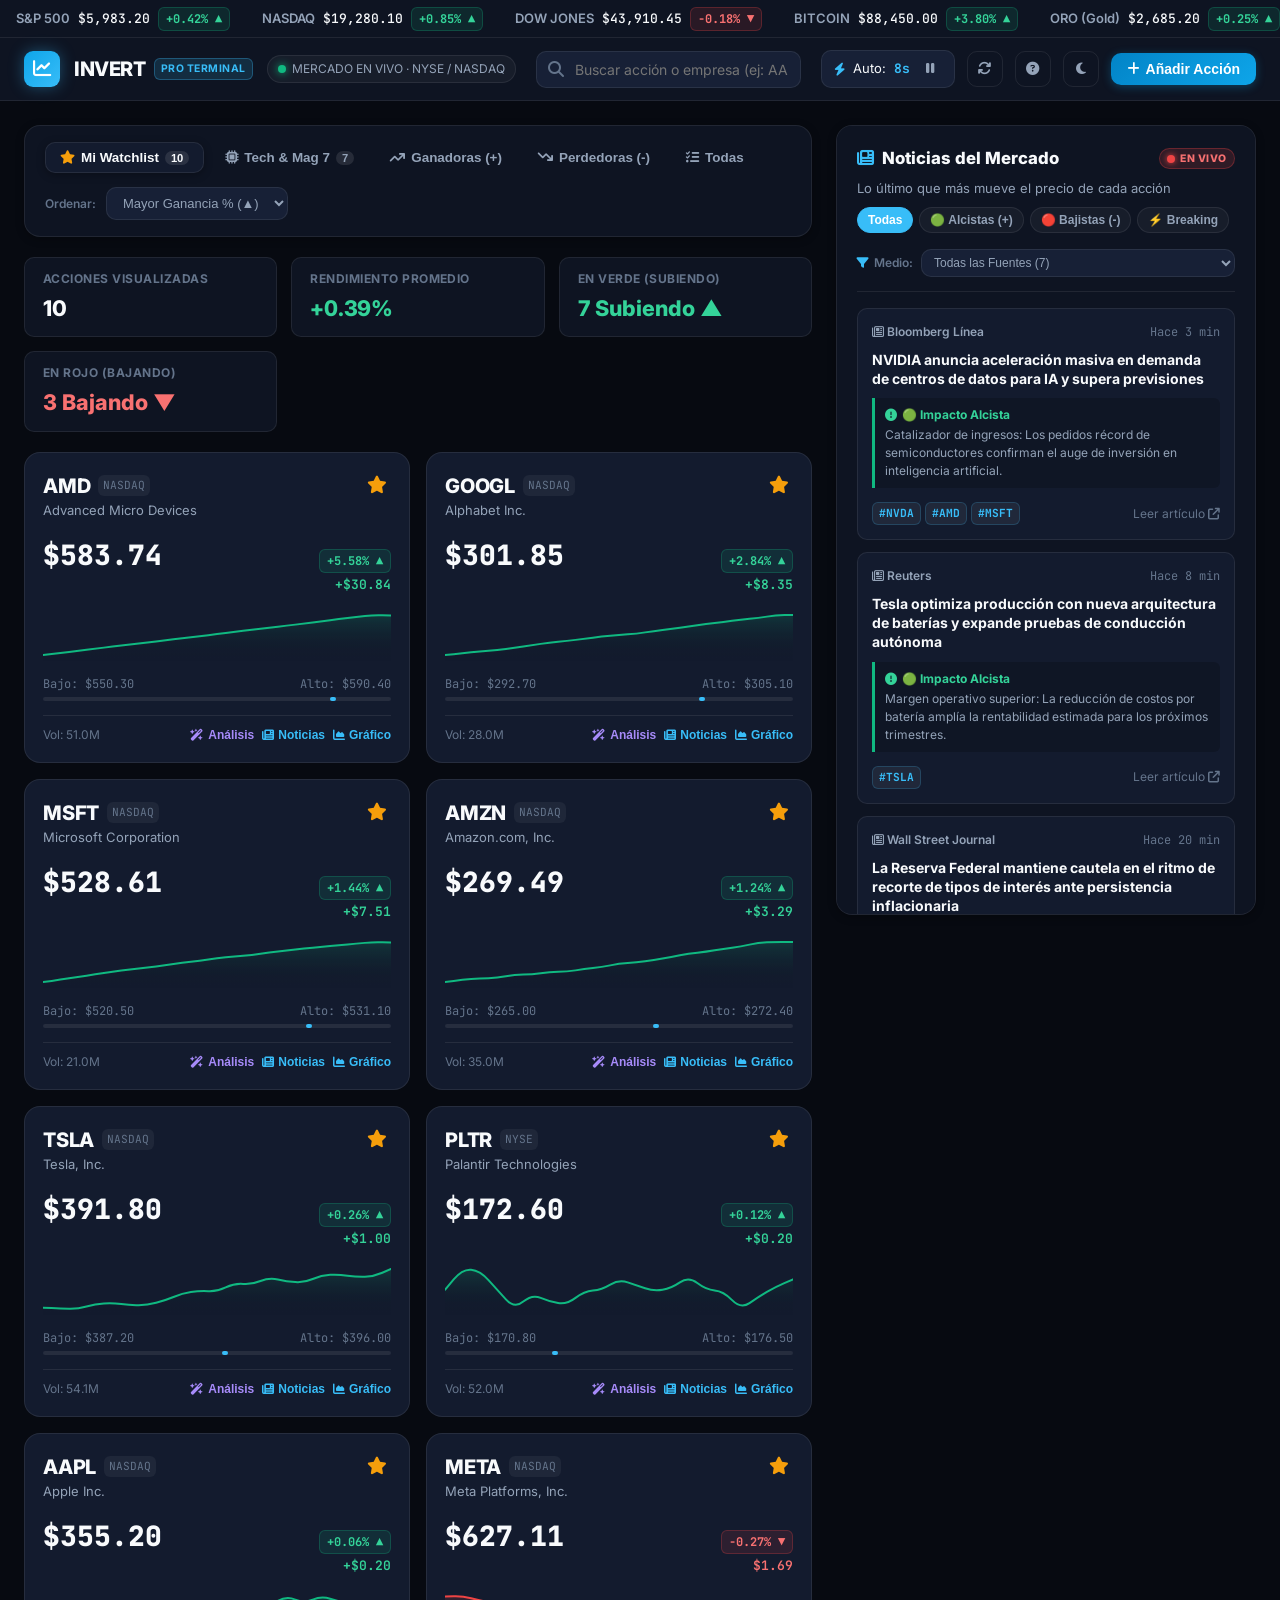
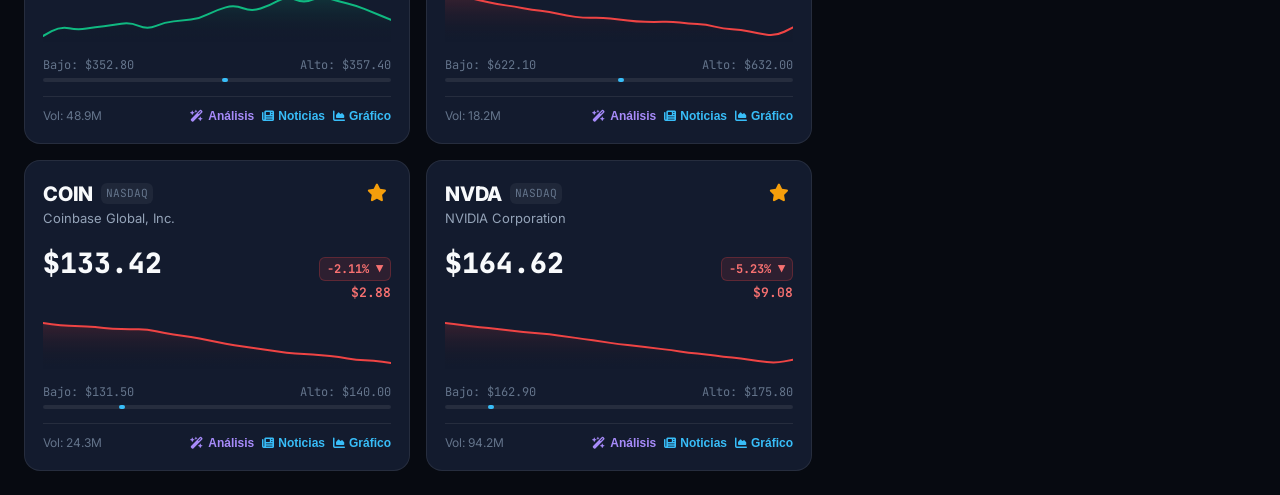
==== static/index.html @ 5d10ae9d "feat: motor de analisis predictivo cuantitativo (1D, 1W, 1M), filtro de medios de noticias y correcc" ====
<!DOCTYPE html>
<html lang="es">
<head>
  <meta charset="UTF-8">
  <meta name="viewport" content="width=device-width, initial-scale=1.0">
  <title>INVERT · Terminal Bursátil en Tiempo Real & Noticias</title>
  
  <!-- Google Fonts: Inter & JetBrains Mono -->
  <link rel="preconnect" href="https://fonts.googleapis.com">
  <link rel="preconnect" href="https://fonts.gstatic.com" crossorigin>
  <link href="https://fonts.googleapis.com/css2?family=Inter:wght@400;500;600;700;800;900&family=JetBrains+Mono:wght@500;700&display=swap" rel="stylesheet">
  
  <!-- FontAwesome Icons -->
  <link rel="stylesheet" href="https://cdnjs.cloudflare.com/ajax/libs/font-awesome/6.4.0/css/all.min.css">
  
  <link rel="stylesheet" href="css/style.css">
</head>
<body>

  <!-- ================= TOP TICKER RIBBON ================= -->
  <div class="top-ticker-bar">
    <div class="ticker-tape-wrapper" id="tickerTapeWrapper">
      <!-- Los índices mundiales se insertan dinámicamente aquí -->
      <div class="ticker-index-item">
        <span class="ticker-index-name">S&P 500</span>
        <span class="ticker-index-price">$5,983.20</span>
        <span class="badge-pct badge-green">+0.42% ▲</span>
      </div>
      <div class="ticker-index-item">
        <span class="ticker-index-name">NASDAQ</span>
        <span class="ticker-index-price">$19,280.10</span>
        <span class="badge-pct badge-green">+0.85% ▲</span>
      </div>
      <div class="ticker-index-item">
        <span class="ticker-index-name">DOW JONES</span>
        <span class="ticker-index-price">$43,910.45</span>
        <span class="badge-pct badge-red">-0.18% ▼</span>
      </div>
      <div class="ticker-index-item">
        <span class="ticker-index-name">BITCOIN</span>
        <span class="ticker-index-price">$88,450.00</span>
        <span class="badge-pct badge-green">+3.80% ▲</span>
      </div>
      <div class="ticker-index-item">
        <span class="ticker-index-name">ORO (Gold)</span>
        <span class="ticker-index-price">$2,685.20</span>
        <span class="badge-pct badge-green">+0.25% ▲</span>
      </div>
      <div class="ticker-index-item">
        <span class="ticker-index-name">PETRÓLEO WTI</span>
        <span class="ticker-index-price">$68.40</span>
        <span class="badge-pct badge-red">-1.15% ▼</span>
      </div>
    </div>
  </div>

  <!-- ================= MAIN HEADER ================= -->
  <header class="app-header">
    <div class="header-inner">
      <!-- Brand & Status -->
      <div class="brand-section">
        <div class="logo-badge">
          <i class="fa-solid fa-chart-line"></i>
        </div>
        <div class="brand-text">
          <h1>
            INVERT <span class="brand-tag">PRO TERMINAL</span>
          </h1>
        </div>
        <div class="market-status-pill">
          <div class="status-dot"></div>
          <span id="marketStatusText">MERCADO EN VIVO · NYSE / NASDAQ</span>
        </div>
      </div>

      <!-- Center Search -->
      <div class="header-center-search">
        <div class="search-input-wrapper">
          <i class="fa-solid fa-magnifying-glass search-icon"></i>
          <input 
            type="text" 
            id="globalSearchInput" 
            class="search-input" 
            placeholder="Buscar acción o empresa (ej: AAPL, Nvidia, Tesla, Meta)..." 
            autocomplete="off"
          >
        </div>
        <div class="search-results-dropdown" id="searchResultsDropdown"></div>
      </div>

      <!-- Actions -->
      <div class="header-actions">
        <!-- Live Refresh Countdown -->
        <div class="live-refresh-pill" title="Actualización automática de precios">
          <i class="fa-solid fa-bolt" style="color: var(--color-accent);"></i>
          <span>Auto:</span>
          <span class="refresh-timer" id="refreshTimer">10s</span>
          <button id="toggleAutoRefreshBtn" class="btn-icon" style="width:24px; height:24px; border:none;" title="Pausar / Reanudar">
            <i class="fa-solid fa-pause" id="refreshPlayPauseIcon"></i>
          </button>
        </div>

        <!-- Manual refresh button -->
        <button id="manualRefreshBtn" class="btn-icon" title="Actualizar datos ahora">
          <i class="fa-solid fa-arrows-rotate"></i>
        </button>

        <!-- Beginner Glossary Button -->
        <button id="openGlossaryBtn" class="btn-icon" title="Glosario y Guía para principiantes">
          <i class="fa-solid fa-circle-question"></i>
        </button>

        <!-- Theme Toggle -->
        <button id="themeToggleBtn" class="btn-icon" title="Cambiar Tema Oscuro / Claro">
          <i class="fa-solid fa-moon" id="themeIcon"></i>
        </button>

        <!-- Add Stock Button -->
        <button id="openAddModalBtn" class="btn-primary">
          <i class="fa-solid fa-plus"></i> Añadir Acción
        </button>
      </div>
    </div>
  </header>

  <!-- ================= MAIN DASHBOARD CONTAINER ================= -->
  <main class="main-container">
    <div class="dashboard-layout">

      <!-- ================= LEFT COLUMN: STOCKS & WATCHLIST ================= -->
      <section class="stocks-section">
        
        <!-- Controls & Category Tabs -->
        <div class="watchlist-controls-card">
          <div class="category-tabs">
            <button class="tab-btn active" data-category="my_watchlist" id="tabMyWatchlist">
              <i class="fa-solid fa-star" style="color: var(--color-yellow);"></i>
              Mi Watchlist
              <span class="tab-count" id="countMyWatchlist">0</span>
            </button>
            <button class="tab-btn" data-category="tech">
              <i class="fa-solid fa-microchip"></i>
              Tech & Mag 7
              <span class="tab-count">7</span>
            </button>
            <button class="tab-btn tab-green" data-category="gainers">
              <i class="fa-solid fa-arrow-trend-up"></i>
              Ganadoras (+)
            </button>
            <button class="tab-btn tab-red" data-category="losers">
              <i class="fa-solid fa-arrow-trend-down"></i>
              Perdedoras (-)
            </button>
            <button class="tab-btn" data-category="all">
              <i class="fa-solid fa-list-check"></i>
              Todas
            </button>
          </div>

          <div class="controls-right">
            <label for="sortSelect" style="font-size: 0.75rem; color: var(--text-muted); font-weight: 600;">Ordenar:</label>
            <select id="sortSelect" class="select-sort">
              <option value="changeDesc">Mayor Ganancia % (▲)</option>
              <option value="changeAsc">Mayor Pérdida % (▼)</option>
              <option value="priceDesc">Mayor Precio ($)</option>
              <option value="symbolAsc">Símbolo (A-Z)</option>
            </select>
          </div>
        </div>

        <!-- Portfolio Health & Performance Summary Bar -->
        <div class="portfolio-summary-bar">
          <div class="summary-card">
            <span class="summary-card-title">Acciones Visualizadas</span>
            <span class="summary-card-val" id="summaryTotalStocks">0</span>
          </div>
          <div class="summary-card">
            <span class="summary-card-title">Rendimiento Promedio</span>
            <span class="summary-card-val num" id="summaryAvgPerformance">+0.00%</span>
          </div>
          <div class="summary-card">
            <span class="summary-card-title">En Verde (Subiendo)</span>
            <span class="summary-card-val" style="color: var(--color-green-text);" id="summaryGreenCount">0 ▲</span>
          </div>
          <div class="summary-card">
            <span class="summary-card-title">En Rojo (Bajando)</span>
            <span class="summary-card-val" style="color: var(--color-red-text);" id="summaryRedCount">0 ▼</span>
          </div>
        </div>

        <!-- Stock Cards Grid -->
        <div class="stocks-grid" id="stocksGrid">
          <!-- Dynamic stock cards will be rendered here -->
          <div class="empty-state" style="grid-column: 1 / -1;">
            <i class="fa-solid fa-spinner fa-spin empty-icon"></i>
            <p>Cargando cotizaciones bursátiles en tiempo real...</p>
          </div>
        </div>

      </section>

      <!-- ================= RIGHT COLUMN: NEWS FEED ================= -->
      <aside class="news-section">
        <div class="news-header-box">
          <div class="news-title-row">
            <h2>
              <i class="fa-solid fa-newspaper" style="color: var(--color-accent);"></i>
              Noticias del Mercado
            </h2>
            <div class="badge-live-stream">
              <span class="status-dot" style="background:#ef4444; box-shadow:0 0 6px #ef4444;"></span>
              EN VIVO
            </div>
          </div>
          <p class="news-subtitle">Lo último que más mueve el precio de cada acción</p>
          
          <!-- News Filter Pills -->
          <div class="news-filters">
            <button class="news-pill-btn active" data-news-filter="all">Todas</button>
            <button class="news-pill-btn" data-news-filter="positive">🟢 Alcistas (+)</button>
            <button class="news-pill-btn" data-news-filter="negative">🔴 Bajistas (-)</button>
            <button class="news-pill-btn" data-news-filter="breaking">⚡ Breaking</button>
          </div>

          <!-- News Source / Publisher Filter -->
          <div class="news-source-filter-row" style="display: flex; align-items: center; justify-content: space-between; gap: 8px; margin-top: 4px;">
            <label for="newsSourceSelect" style="font-size: 0.75rem; color: var(--text-muted); font-weight: 600; display: flex; align-items: center; gap: 5px;">
              <i class="fa-solid fa-filter" style="color: var(--color-accent);"></i> Medio:
            </label>
            <select id="newsSourceSelect" class="select-sort" style="flex: 1; padding: 5px 8px; font-size: 0.75rem;">
              <option value="all">Todas las Fuentes</option>
              <option value="yahoo">Yahoo Finance</option>
              <option value="journal">The Wall Street Journal</option>
              <option value="investing">Investing.com</option>
              <option value="bloomberg">Bloomberg</option>
              <option value="reuters">Reuters</option>
              <option value="motley">Motley Fool</option>
            </select>
          </div>

          <!-- Active Stock Filter Notice (when user clicks an action or tag) -->
          <div class="active-stock-filter-box" id="activeStockFilterBox" style="display: none;">
            <span>Filtrando noticias para: <strong id="activeFilteredStockTag">NVDA</strong></span>
            <button class="clear-filter-btn" id="clearStockFilterBtn">✕ Quitar filtro</button>
          </div>
        </div>

        <!-- News Cards Container -->
        <div class="news-list" id="newsList">
          <div class="empty-state">
            <i class="fa-solid fa-spinner fa-spin empty-icon"></i>
            <p>Obteniendo últimas noticias del mercado...</p>
          </div>
        </div>
      </aside>

    </div>
  </main>

  <!-- ================= MODAL: DETAILED CHART & ANALYTICS ================= -->
  <div class="modal-overlay" id="chartModal">
    <div class="modal-container">
      <div class="modal-header">
        <div style="display: flex; align-items: center; gap: 12px;">
          <h3 id="modalStockTitle">NVIDIA Corporation (NVDA)</h3>
          <span class="badge-pct" id="modalStockBadge">+2.45% ▲</span>
        </div>
        <button class="modal-close-btn" id="closeChartModalBtn">&times;</button>
      </div>

      <div class="modal-body">
        <!-- Top Price and Timeframe Bar -->
        <div class="chart-controls-bar">
          <div>
            <span style="font-size: 1.85rem; font-weight: 800; font-family: var(--font-mono);" id="modalStockPrice">$173.50</span>
            <span style="font-size: 0.85rem; margin-left: 8px; font-weight: 600;" id="modalStockDollarChange">+$4.15</span>
          </div>

          <div class="timeframe-group">
            <button class="tf-btn active" data-range="1d">1D</button>
            <button class="tf-btn" data-range="5d">5D</button>
            <button class="tf-btn" data-range="1mo">1M</button>
            <button class="tf-btn" data-range="6mo">6M</button>
            <button class="tf-btn" data-range="1y">1Y</button>
          </div>
        </div>

        <!-- Interactive Canvas Chart Box -->
        <div class="modal-chart-canvas-box">
          <canvas id="interactiveCanvas"></canvas>
        </div>

        <!-- Key Financial Indicators Grid -->
        <div class="modal-stats-grid">
          <div class="stat-item">
            <span class="stat-label">Rango Hoy (Low - High)</span>
            <span class="stat-value" id="modalStatRange">$168.20 - $174.50</span>
          </div>
          <div class="stat-item">
            <span class="stat-label">Cierre Anterior</span>
            <span class="stat-value" id="modalStatPrevClose">$169.35</span>
          </div>
          <div class="stat-item">
            <span class="stat-label">Rango 52 Semanas</span>
            <span class="stat-value" id="modalStat52Week">$75.60 - $178.40</span>
          </div>
          <div class="stat-item">
            <span class="stat-label">Volumen Regular</span>
            <span class="stat-value" id="modalStatVolume">42.5M</span>
          </div>
        <!-- Quick Action: Launch Real-Time Analysis -->
        <div style="display: flex; justify-content: flex-end; padding-top: 4px;">
          <button id="modalLaunchAnalysisBtn" class="btn-primary" style="background: linear-gradient(135deg, #8b5cf6, #3b82f6); box-shadow: 0 2px 10px rgba(139, 92, 246, 0.35);">
            <i class="fa-solid fa-wand-magic-sparkles"></i> Ver Análisis Predictivo Cuantitativo
          </button>
        </div>

        <!-- Stock Related News inside Modal -->
        <div style="border-top: 1px solid var(--border-color); padding-top: 14px;">
          <h4 style="font-size: 0.95rem; font-weight: 700; margin-bottom: 10px; display:flex; align-items:center; gap:6px;">
            <i class="fa-solid fa-bolt" style="color: var(--color-accent);"></i>
            Noticias que afectan directamente a esta acción
          </h4>
          <div id="modalStockNewsContainer" class="news-list" style="max-height: 220px; overflow-y: auto;">
            <!-- Noticas de esta acción -->
          </div>
        </div>
      </div>
    </div>
  </div>

  <!-- ================= MODAL: ADD STOCKS TO WATCHLIST ================= -->
  <div class="modal-overlay" id="addStockModal">
    <div class="modal-container" style="max-width: 580px;">
      <div class="modal-header">
        <h3><i class="fa-solid fa-plus-circle" style="color: var(--color-accent);"></i> Añadir Acción a tu Watchlist</h3>
        <button class="modal-close-btn" id="closeAddModalBtn">&times;</button>
      </div>
      <div class="modal-body">
        <p style="font-size: 0.84rem; color: var(--text-secondary);">
          Elige qué acciones quieres seguir en tu pantalla. Puedes buscar por ticker oficial o empresa:
        </p>

        <div class="search-input-wrapper">
          <i class="fa-solid fa-magnifying-glass search-icon"></i>
          <input 
            type="text" 
            id="modalSearchInput" 
            class="search-input" 
            placeholder="Escribe el símbolo (ej: AMD, COIN, PLTR, BABA)..."
          >
        </div>

        <div id="modalSearchResults" style="max-height: 180px; overflow-y: auto; display: flex; flex-direction: column; gap: 6px;"></div>

        <div>
          <h4 style="font-size: 0.8rem; text-transform: uppercase; color: var(--text-muted); font-weight: 700; margin-bottom: 8px;">
            Acciones Populares Recomendadas
          </h4>
          <div class="shortcuts-grid">
            <div class="shortcut-btn" data-add-sym="NVDA">
              <span class="shortcut-sym">NVDA</span>
              <span class="shortcut-name">NVIDIA Corp.</span>
            </div>
            <div class="shortcut-btn" data-add-sym="AAPL">
              <span class="shortcut-sym">AAPL</span>
              <span class="shortcut-name">Apple Inc.</span>
            </div>
            <div class="shortcut-btn" data-add-sym="TSLA">
              <span class="shortcut-sym">TSLA</span>
              <span class="shortcut-name">Tesla, Inc.</span>
            </div>
            <div class="shortcut-btn" data-add-sym="MSFT">
              <span class="shortcut-sym">MSFT</span>
              <span class="shortcut-name">Microsoft Corp.</span>
            </div>
            <div class="shortcut-btn" data-add-sym="AMZN">
              <span class="shortcut-sym">AMZN</span>
              <span class="shortcut-name">Amazon.com</span>
            </div>
            <div class="shortcut-btn" data-add-sym="META">
              <span class="shortcut-sym">META</span>
              <span class="shortcut-name">Meta Platforms</span>
            </div>
            <div class="shortcut-btn" data-add-sym="PLTR">
              <span class="shortcut-sym">PLTR</span>
              <span class="shortcut-name">Palantir Tech</span>
            </div>
            <div class="shortcut-btn" data-add-sym="COIN">
              <span class="shortcut-sym">COIN</span>
              <span class="shortcut-name">Coinbase Global</span>
            </div>
          </div>
        </div>
      </div>
    </div>
  </div>

  <!-- ================= MODAL: GLOSSARY & HELP ================= -->
  <div class="modal-overlay" id="glossaryModal">
    <div class="modal-container" style="max-width: 640px;">
      <div class="modal-header">
        <h3><i class="fa-solid fa-book-open" style="color: var(--color-accent);"></i> Glosario Rápido para Inversionistas</h3>
        <button class="modal-close-btn" id="closeGlossaryModalBtn">&times;</button>
      </div>
      <div class="modal-body">
        
        <div class="glossary-item green">
          <h4>🟢 Porcentaje Verde (+%)</h4>
          <p>Indica que el precio actual de la acción ha <strong>subido</strong> respecto al precio de cierre del día anterior. Señala ganancias intradía y tendencia compradora.</p>
        </div>

        <div class="glossary-item red">
          <h4>🔴 Porcentaje Rojo (-%)</h4>
          <p>Indica que el precio actual ha <strong>bajido</strong> respecto al precio de cierre previo. Señala corrección de precio o presión vendedora en el mercado.</p>
        </div>

        <div class="glossary-item">
          <h4>📰 Impacto de Noticias (NEWS)</h4>
          <p>Cada noticia pasa por un análisis de sentimiento bursátil:
            <br>• <strong>🟢 Alcista:</strong> Contratos, récord de ingresos, alzas de precio objetivo o avances de IA.
            <br>• <strong>🔴 Bajista:</strong> Demandas, reducción de márgenes, despidos o investigaciones regulatorias.
            <br>• <strong>🟡 Macro:</strong> Declaraciones de la Reserva Federal (tasas de interés), inflación o reportes de empleo.
          </p>
        </div>

        <div class="glossary-item">
          <h4>📊 Volumen y Rango Diario</h4>
          <p><strong>Volumen:</strong> Cantidad de títulos o acciones intercambiadas hoy. Un volumen alto en verde confirma fortaleza del movimiento.
            <br><strong>Rango 52 Semanas:</strong> Muestra el mínimo y máximo al que ha cotizado la acción en el último año.</p>
        </div>

      </div>
    </div>
  </div>

  <!-- ================= MODAL: REAL-TIME PREDICTIVE ANALYSIS ================= -->
  <div class="modal-overlay" id="analysisModal">
    <div class="modal-container" style="max-width: 760px;">
      <div class="modal-header">
        <div style="display: flex; align-items: center; gap: 10px;">
          <div class="logo-badge" style="background: linear-gradient(135deg, #8b5cf6, #3b82f6); width: 34px; height: 34px; font-size: 1rem;">
            <i class="fa-solid fa-wand-magic-sparkles"></i>
          </div>
          <div>
            <h3 id="analysisStockTitle">Análisis Predictivo en Tiempo Real</h3>
            <span style="font-size: 0.75rem; color: var(--text-muted);" id="analysisStockSubtitle">Algoritmo Cuantitativo Técnico + Sentimiento de Noticias</span>
          </div>
        </div>
        <button class="modal-close-btn" id="closeAnalysisModalBtn">&times;</button>
      </div>

      <div class="modal-body">
        <!-- Timeframe Selector -->
        <div style="display: flex; align-items: center; justify-content: space-between; flex-wrap: wrap; gap: 10px; background: var(--bg-card); padding: 8px 14px; border-radius: var(--radius-md); border: 1px solid var(--border-color);">
          <span style="font-size: 0.8rem; font-weight: 700; color: var(--text-secondary);">
            <i class="fa-regular fa-clock" style="color: var(--color-accent);"></i> Horizonte Temporal a Analizar:
          </span>
          <div class="timeframe-group">
            <button class="analysis-tf-btn active" data-analysis-tf="1d">Hoy (1D)</button>
            <button class="analysis-tf-btn" data-analysis-tf="1w">Semana (1S)</button>
            <button class="analysis-tf-btn" data-analysis-tf="1m">Mes (1M)</button>
          </div>
        </div>

        <!-- Verdict Banner & Speedometer Gauge -->
        <div class="analysis-verdict-box">
          <div class="verdict-header">
            <div>
              <span class="verdict-mini-title">Veredicto Algorítmico</span>
              <div class="verdict-main-text" id="analysisVerdictText">COMPRA MODERADA</div>
            </div>
            <div class="badge-pct" id="analysisVerdictBadge" style="font-size: 0.85rem; padding: 6px 12px;">
              🟢 Sesgo Alcista
            </div>
          </div>

          <!-- Speedometer-style Gauge -->
          <div class="gauge-container">
            <div class="gauge-labels">
              <span style="color: #ef4444;">Venta Fuerte</span>
              <span style="color: #f87171;">Venta</span>
              <span style="color: #f59e0b;">Neutral</span>
              <span style="color: #34d399;">Compra</span>
              <span style="color: #10b981;">Compra Fuerte</span>
            </div>
            <div class="gauge-track">
              <div class="gauge-segment seg-strong-sell"></div>
              <div class="gauge-segment seg-sell"></div>
              <div class="gauge-segment seg-neutral"></div>
              <div class="gauge-segment seg-buy"></div>
              <div class="gauge-segment seg-strong-buy"></div>
              <div class="gauge-needle" id="analysisGaugeNeedle" style="left: 50%;"></div>
            </div>
          </div>

          <!-- Probabilities Bar -->
          <div class="prob-wrapper">
            <div class="prob-header">
              <span style="color: var(--color-green-text); font-weight: 700;" id="analysisProbBullish">50% Probabilidad Alcista ▲</span>
              <span style="color: var(--color-red-text); font-weight: 700;" id="analysisProbBearish">50% Probabilidad Bajista ▼</span>
            </div>
            <div class="prob-bar-track">
              <div class="prob-bar-fill-bullish" id="analysisProbFillBullish" style="width: 50%;"></div>
              <div class="prob-bar-fill-bearish" id="analysisProbFillBearish" style="width: 50%;"></div>
            </div>
          </div>
        </div>

        <!-- Projected Price Corridor -->
        <div class="corridor-box">
          <div style="font-size: 0.75rem; font-weight: 700; color: var(--text-muted); text-transform: uppercase; letter-spacing: 0.05em; margin-bottom: 8px;">
            <i class="fa-solid fa-crosshairs" style="color: var(--color-accent);"></i> Corredor de Precios Estimado
          </div>
          <div class="corridor-grid">
            <div class="corridor-card">
              <span class="corridor-label">🛡️ Soporte Clave</span>
              <span class="corridor-val" style="color: #f87171;" id="analysisSupportPrice">$0.00</span>
            </div>
            <div class="corridor-card" style="border-color: rgba(56, 189, 248, 0.4); background: rgba(56, 189, 248, 0.06);">
              <span class="corridor-label">📍 Precio Actual</span>
              <span class="corridor-val" id="analysisCurrentPrice">$0.00</span>
            </div>
            <div class="corridor-card" style="border-color: rgba(16, 185, 129, 0.4); background: rgba(16, 185, 129, 0.06);">
              <span class="corridor-label">🎯 Objetivo Estimado</span>
              <span class="corridor-val" style="color: var(--color-green-text);" id="analysisTargetPrice">$0.00</span>
            </div>
            <div class="corridor-card">
              <span class="corridor-label">🚧 Resistencia Clave</span>
              <span class="corridor-val" style="color: var(--color-yellow);" id="analysisResistancePrice">$0.00</span>
            </div>
          </div>
        </div>

        <!-- Plain Spanish Explanation Box -->
        <div class="analysis-explanation-box">
          <div style="font-size: 0.85rem; font-weight: 700; margin-bottom: 4px; display: flex; align-items: center; gap: 6px;">
            <i class="fa-solid fa-lightbulb" style="color: var(--color-yellow);"></i> ¿Cómo entender este pronóstico?
          </div>
          <p id="analysisSummaryText" style="font-size: 0.82rem; color: var(--text-secondary); line-height: 1.5;">
            Cargando análisis cuantitativo...
          </p>
        </div>

        <!-- Key Metrics Grid -->
        <div class="modal-stats-grid">
          <div class="stat-item">
            <span class="stat-label">RSI (Fuerza Relativa 14)</span>
            <span class="stat-value" id="analysisRSI">50.0</span>
            <span style="font-size: 0.7rem; color: var(--text-muted);" id="analysisRSIStatus">Neutral</span>
          </div>
          <div class="stat-item">
            <span class="stat-label">Estructura Medias Móviles</span>
            <span class="stat-value" style="font-size: 0.85rem;" id="analysisSMATrend">Calculando...</span>
          </div>
          <div class="stat-item">
            <span class="stat-label">Sentimiento de Noticias</span>
            <span class="stat-value" style="font-size: 0.85rem;" id="analysisNewsSentiment">Neutral</span>
          </div>
          <div class="stat-item">
            <span class="stat-label">Acción Sugerida</span>
            <span class="stat-value" style="font-size: 0.95rem; font-weight: 800;" id="analysisSuggestedAction">MANTENER</span>
          </div>
        </div>

      </div>
    </div>
  </div>

  <!-- Footer -->
  <footer class="app-footer">

    INVERT Market Terminal Pro &bull; Datos bursátiles con cotizaciones en tiempo real y análisis de noticias de mercado &bull; Diseñado para alta precisión financiera.
  </footer>

  <!-- Scripts -->
  <script src="js/chart.js"></script>
  <script src="js/app.js"></script>
</body>
</html>
---- static/css/style.css ----
/* ========================================================
   INVERT · Market Terminal Pro Stylesheet
   Modern, High-Performance Financial Dashboard
   ======================================================== */

:root {
  --bg-main: #070a11;
  --bg-surface: #0e1422;
  --bg-card: #131b2e;
  --bg-card-hover: #19233c;
  --bg-input: #172036;
  --border-color: rgba(255, 255, 255, 0.08);
  --border-focus: rgba(56, 189, 248, 0.5);
  
  --text-primary: #f8fafc;
  --text-secondary: #94a3b8;
  --text-muted: #64748b;
  
  /* Financial Action Colors */
  --color-green: #10b981;
  --color-green-glow: rgba(16, 185, 129, 0.25);
  --color-green-bg: rgba(16, 185, 129, 0.12);
  --color-green-text: #34d399;
  
  --color-red: #ef4444;
  --color-red-glow: rgba(239, 68, 68, 0.25);
  --color-red-bg: rgba(239, 68, 68, 0.12);
  --color-red-text: #f87171;
  
  --color-accent: #38bdf8;
  --color-accent-hover: #0284c7;
  --color-yellow: #f59e0b;
  --color-yellow-bg: rgba(245, 158, 11, 0.12);
  
  --shadow-sm: 0 2px 8px rgba(0, 0, 0, 0.3);
  --shadow-md: 0 8px 24px rgba(0, 0, 0, 0.4);
  --shadow-lg: 0 16px 40px rgba(0, 0, 0, 0.6);
  
  --radius-sm: 6px;
  --radius-md: 10px;
  --radius-lg: 16px;
  --radius-full: 9999px;
  
  --font-sans: 'Inter', -apple-system, BlinkMacSystemFont, 'Segoe UI', Roboto, Helvetica, Arial, sans-serif;
  --font-mono: 'JetBrains Mono', 'Fira Code', 'Consolas', monospace;
  --transition: all 0.2s cubic-bezier(0.16, 1, 0.3, 1);
}

/* Light Theme Variables */
body.light-theme {
  --bg-main: #f1f5f9;
  --bg-surface: #ffffff;
  --bg-card: #ffffff;
  --bg-card-hover: #f8fafc;
  --bg-input: #f1f5f9;
  --border-color: rgba(0, 0, 0, 0.08);
  --border-focus: rgba(2, 132, 199, 0.4);
  
  --text-primary: #0f172a;
  --text-secondary: #475569;
  --text-muted: #94a3b8;
  
  --color-green: #059669;
  --color-green-glow: rgba(5, 150, 105, 0.15);
  --color-green-bg: #ecfdf5;
  --color-green-text: #047857;
  
  --color-red: #dc2626;
  --color-red-glow: rgba(220, 38, 38, 0.15);
  --color-red-bg: #fef2f2;
  --color-red-text: #b91c1c;
  
  --shadow-sm: 0 2px 6px rgba(0, 0, 0, 0.04);
  --shadow-md: 0 6px 16px rgba(0, 0, 0, 0.06);
  --shadow-lg: 0 14px 30px rgba(0, 0, 0, 0.08);
}

/* Base Reset */
* {
  margin: 0;
  padding: 0;
  box-sizing: border-box;
}

body {
  background-color: var(--bg-main);
  color: var(--text-primary);
  font-family: var(--font-sans);
  line-height: 1.5;
  -webkit-font-smoothing: antialiased;
  min-height: 100vh;
  display: flex;
  flex-direction: column;
  overflow-x: hidden;
}

/* Tabular numbers for clean financial tickers */
.num, .price, .pct, .change {
  font-variant-numeric: tabular-nums;
  letter-spacing: -0.01em;
}

/* Custom Scrollbar */
::-webkit-scrollbar {
  width: 7px;
  height: 7px;
}
::-webkit-scrollbar-track {
  background: var(--bg-main);
}
::-webkit-scrollbar-thumb {
  background: rgba(255, 255, 255, 0.15);
  border-radius: 4px;
}
body.light-theme ::-webkit-scrollbar-thumb {
  background: rgba(0, 0, 0, 0.2);
}
::-webkit-scrollbar-thumb:hover {
  background: rgba(255, 255, 255, 0.25);
}

/* ========================================================
   HEADER & TOP TICKER TAPE
   ======================================================== */
.top-ticker-bar {
  background-color: var(--bg-surface);
  border-bottom: 1px solid var(--border-color);
  height: 38px;
  display: flex;
  align-items: center;
  overflow: hidden;
  position: relative;
  z-index: 10;
}

.ticker-tape-wrapper {
  display: flex;
  white-space: nowrap;
  animation: ticker-slide 45s linear infinite;
  gap: 32px;
  padding-left: 16px;
}

.ticker-tape-wrapper:hover {
  animation-play-state: paused;
}

@keyframes ticker-slide {
  0% { transform: translateX(0); }
  100% { transform: translateX(-50%); }
}

.ticker-index-item {
  display: inline-flex;
  align-items: center;
  gap: 8px;
  font-size: 0.8125rem;
  font-weight: 500;
  cursor: pointer;
  transition: opacity 0.2s;
}

.ticker-index-item:hover {
  opacity: 0.8;
}

.ticker-index-name {
  color: var(--text-secondary);
  font-weight: 600;
}

.ticker-index-price {
  color: var(--text-primary);
  font-family: var(--font-mono);
}

.badge-pct {
  padding: 2px 7px;
  border-radius: var(--radius-sm);
  font-size: 0.75rem;
  font-weight: 700;
  display: inline-flex;
  align-items: center;
  gap: 3px;
  font-family: var(--font-mono);
}

.badge-green {
  background-color: var(--color-green-bg);
  color: var(--color-green-text);
  border: 1px solid rgba(16, 185, 129, 0.25);
}

.badge-red {
  background-color: var(--color-red-bg);
  color: var(--color-red-text);
  border: 1px solid rgba(239, 68, 68, 0.25);
}

.badge-yellow {
  background-color: var(--color-yellow-bg);
  color: var(--color-yellow);
  border: 1px solid rgba(245, 158, 11, 0.25);
}

/* ========================================================
   MAIN NAVIGATION / HEADER
   ======================================================== */
.app-header {
  background-color: var(--bg-surface);
  border-bottom: 1px solid var(--border-color);
  padding: 12px 24px;
  position: sticky;
  top: 0;
  z-index: 100;
  backdrop-filter: blur(12px);
}

.header-inner {
  max-width: 1680px;
  margin: 0 auto;
  display: flex;
  align-items: center;
  justify-content: space-between;
  gap: 20px;
}

.brand-section {
  display: flex;
  align-items: center;
  gap: 14px;
}

.logo-badge {
  background: linear-gradient(135deg, #0ea5e9, #38bdf8);
  width: 36px;
  height: 36px;
  border-radius: 9px;
  display: flex;
  align-items: center;
  justify-content: center;
  color: #fff;
  font-weight: 900;
  font-size: 1.15rem;
  box-shadow: 0 0 15px rgba(56, 189, 248, 0.35);
}

.brand-text h1 {
  font-size: 1.25rem;
  font-weight: 800;
  letter-spacing: -0.02em;
  display: flex;
  align-items: center;
  gap: 8px;
}

.brand-tag {
  font-size: 0.65rem;
  text-transform: uppercase;
  background: rgba(56, 189, 248, 0.15);
  color: var(--color-accent);
  padding: 2px 6px;
  border-radius: var(--radius-sm);
  font-weight: 700;
  letter-spacing: 0.05em;
  border: 1px solid rgba(56, 189, 248, 0.3);
}

.market-status-pill {
  display: flex;
  align-items: center;
  gap: 6px;
  font-size: 0.75rem;
  color: var(--text-secondary);
  background: rgba(255, 255, 255, 0.04);
  padding: 4px 10px;
  border-radius: var(--radius-full);
  border: 1px solid var(--border-color);
}

.status-dot {
  width: 8px;
  height: 8px;
  border-radius: 50%;
  background-color: var(--color-green);
  box-shadow: 0 0 8px var(--color-green);
  animation: pulse-dot 2s infinite;
}

@keyframes pulse-dot {
  0%, 100% { opacity: 1; transform: scale(1); }
  50% { opacity: 0.5; transform: scale(0.85); }
}

.header-center-search {
  flex: 1;
  max-width: 480px;
  position: relative;
}

.search-input-wrapper {
  position: relative;
  display: flex;
  align-items: center;
}

.search-icon {
  position: absolute;
  left: 12px;
  color: var(--text-muted);
  pointer-events: none;
}

.search-input {
  width: 100%;
  padding: 9px 12px 9px 38px;
  background-color: var(--bg-input);
  border: 1px solid var(--border-color);
  border-radius: var(--radius-md);
  color: var(--text-primary);
  font-size: 0.875rem;
  font-family: inherit;
  transition: var(--transition);
}

.search-input:focus {
  outline: none;
  border-color: var(--color-accent);
  box-shadow: 0 0 0 3px rgba(56, 189, 248, 0.2);
}

.search-results-dropdown {
  position: absolute;
  top: calc(100% + 6px);
  left: 0;
  right: 0;
  background-color: var(--bg-surface);
  border: 1px solid var(--border-color);
  border-radius: var(--radius-md);
  box-shadow: var(--shadow-lg);
  max-height: 320px;
  overflow-y: auto;
  z-index: 200;
  display: none;
}

.search-item {
  display: flex;
  align-items: center;
  justify-content: space-between;
  padding: 10px 14px;
  border-bottom: 1px solid var(--border-color);
  cursor: pointer;
  transition: var(--transition);
}

.search-item:last-child {
  border-bottom: none;
}

.search-item:hover {
  background-color: var(--bg-card-hover);
}

.search-item-sym {
  font-weight: 700;
  color: var(--text-primary);
}

.search-item-name {
  color: var(--text-secondary);
  font-size: 0.8125rem;
  margin-left: 8px;
}

.search-item-btn {
  font-size: 0.75rem;
  padding: 4px 10px;
  background: rgba(56, 189, 248, 0.15);
  color: var(--color-accent);
  border: 1px solid rgba(56, 189, 248, 0.3);
  border-radius: var(--radius-sm);
  cursor: pointer;
  transition: var(--transition);
}

.search-item-btn:hover {
  background: var(--color-accent);
  color: #fff;
}

.header-actions {
  display: flex;
  align-items: center;
  gap: 12px;
}

.live-refresh-pill {
  display: flex;
  align-items: center;
  gap: 8px;
  background-color: var(--bg-input);
  border: 1px solid var(--border-color);
  padding: 6px 12px;
  border-radius: var(--radius-md);
  font-size: 0.8125rem;
}

.refresh-timer {
  font-family: var(--font-mono);
  font-weight: 700;
  color: var(--color-accent);
}

.btn-icon {
  background: transparent;
  border: 1px solid var(--border-color);
  color: var(--text-secondary);
  width: 36px;
  height: 36px;
  border-radius: var(--radius-md);
  display: flex;
  align-items: center;
  justify-content: center;
  cursor: pointer;
  transition: var(--transition);
}

.btn-icon:hover {
  background-color: var(--bg-card-hover);
  color: var(--text-primary);
  border-color: rgba(255, 255, 255, 0.18);
}

.btn-primary {
  background: linear-gradient(135deg, #0284c7, #0ea5e9);
  color: white;
  border: none;
  font-weight: 600;
  font-size: 0.875rem;
  padding: 8px 16px;
  border-radius: var(--radius-md);
  cursor: pointer;
  display: flex;
  align-items: center;
  gap: 6px;
  box-shadow: 0 2px 10px rgba(14, 165, 233, 0.3);
  transition: var(--transition);
}

.btn-primary:hover {
  opacity: 0.95;
  transform: translateY(-1px);
}

/* ========================================================
   MAIN CONTENT GRID
   ======================================================== */
.main-container {
  max-width: 1680px;
  margin: 0 auto;
  padding: 24px;
  width: 100%;
  flex: 1;
}

.dashboard-layout {
  display: grid;
  grid-template-columns: 1fr 420px;
  gap: 24px;
  align-items: start;
}

@media (max-width: 1200px) {
  .dashboard-layout {
    grid-template-columns: 1fr;
  }
}

/* ========================================================
   LEFT COLUMN: STOCKS / WATCHLIST
   ======================================================== */
.stocks-section {
  display: flex;
  flex-direction: column;
  gap: 20px;
}

.watchlist-controls-card {
  background-color: var(--bg-surface);
  border: 1px solid var(--border-color);
  border-radius: var(--radius-lg);
  padding: 16px 20px;
  display: flex;
  flex-wrap: wrap;
  align-items: center;
  justify-content: space-between;
  gap: 14px;
  box-shadow: var(--shadow-sm);
}

.category-tabs {
  display: flex;
  align-items: center;
  gap: 6px;
  flex-wrap: wrap;
}

.tab-btn {
  background: transparent;
  border: 1px solid transparent;
  color: var(--text-secondary);
  font-size: 0.84rem;
  font-weight: 600;
  padding: 7px 14px;
  border-radius: var(--radius-md);
  cursor: pointer;
  transition: var(--transition);
  display: flex;
  align-items: center;
  gap: 6px;
}

.tab-btn:hover {
  color: var(--text-primary);
  background-color: rgba(255, 255, 255, 0.05);
}

.tab-btn.active {
  background-color: var(--bg-card);
  color: var(--text-primary);
  border-color: var(--border-color);
  box-shadow: var(--shadow-sm);
}

.tab-btn.active.tab-green {
  border-color: rgba(16, 185, 129, 0.3);
  color: var(--color-green-text);
}

.tab-btn.active.tab-red {
  border-color: rgba(239, 68, 68, 0.3);
  color: var(--color-red-text);
}

.tab-count {
  font-size: 0.7rem;
  background: rgba(255, 255, 255, 0.1);
  padding: 1px 6px;
  border-radius: var(--radius-full);
}

.controls-right {
  display: flex;
  align-items: center;
  gap: 10px;
}

.select-sort {
  background-color: var(--bg-input);
  border: 1px solid var(--border-color);
  color: var(--text-secondary);
  font-size: 0.8125rem;
  padding: 7px 12px;
  border-radius: var(--radius-md);
  cursor: pointer;
  outline: none;
}

.select-sort:focus {
  border-color: var(--color-accent);
}

/* Portfolio Summary Bar */
.portfolio-summary-bar {
  display: grid;
  grid-template-columns: repeat(auto-fit, minmax(200px, 1fr));
  gap: 14px;
}

.summary-card {
  background-color: var(--bg-surface);
  border: 1px solid var(--border-color);
  border-radius: var(--radius-md);
  padding: 12px 18px;
  display: flex;
  flex-direction: column;
  gap: 4px;
}

.summary-card-title {
  font-size: 0.75rem;
  text-transform: uppercase;
  color: var(--text-muted);
  font-weight: 700;
  letter-spacing: 0.04em;
}

.summary-card-val {
  font-size: 1.35rem;
  font-weight: 800;
}

/* Stock Cards Grid */
.stocks-grid {
  display: grid;
  grid-template-columns: repeat(auto-fill, minmax(320px, 1fr));
  gap: 16px;
}

.stock-card {
  background-color: var(--bg-card);
  border: 1px solid var(--border-color);
  border-radius: var(--radius-lg);
  padding: 18px;
  position: relative;
  display: flex;
  flex-direction: column;
  gap: 14px;
  transition: var(--transition);
  cursor: pointer;
}

.stock-card:hover {
  transform: translateY(-2px);
  background-color: var(--bg-card-hover);
  border-color: rgba(255, 255, 255, 0.16);
  box-shadow: var(--shadow-md);
}

/* Flash Animations for real-time price tick updates */
.stock-card.flash-up {
  animation: flash-green-anim 0.8s ease-out;
}
.stock-card.flash-down {
  animation: flash-red-anim 0.8s ease-out;
}

@keyframes flash-green-anim {
  0% { box-shadow: 0 0 25px rgba(16, 185, 129, 0.7); border-color: var(--color-green); }
  100% { box-shadow: none; border-color: var(--border-color); }
}

@keyframes flash-red-anim {
  0% { box-shadow: 0 0 25px rgba(239, 68, 68, 0.7); border-color: var(--color-red); }
  100% { box-shadow: none; border-color: var(--border-color); }
}

.card-top {
  display: flex;
  align-items: flex-start;
  justify-content: space-between;
}

.stock-identity {
  display: flex;
  flex-direction: column;
}

.stock-symbol-row {
  display: flex;
  align-items: center;
  gap: 8px;
}

.stock-symbol {
  font-size: 1.25rem;
  font-weight: 800;
  letter-spacing: -0.01em;
}

.stock-exchange {
  font-size: 0.7rem;
  color: var(--text-muted);
  background: rgba(255, 255, 255, 0.05);
  padding: 2px 5px;
  border-radius: var(--radius-sm);
  font-family: var(--font-mono);
}

.stock-name {
  font-size: 0.8125rem;
  color: var(--text-secondary);
  white-space: nowrap;
  overflow: hidden;
  text-overflow: ellipsis;
  max-width: 170px;
}

.card-pin-btn {
  background: transparent;
  border: none;
  color: var(--text-muted);
  cursor: pointer;
  padding: 4px;
  font-size: 1.1rem;
  transition: var(--transition);
}

.card-pin-btn:hover {
  color: var(--color-yellow);
}

.card-pin-btn.pinned {
  color: var(--color-yellow);
}

/* Card Price Section */
.card-price-section {
  display: flex;
  align-items: baseline;
  justify-content: space-between;
}

.price-main {
  font-size: 1.75rem;
  font-weight: 800;
  font-family: var(--font-mono);
  color: var(--text-primary);
}

.price-changes {
  display: flex;
  flex-direction: column;
  align-items: flex-end;
  gap: 2px;
}

.dollar-change {
  font-size: 0.8125rem;
  font-weight: 600;
  font-family: var(--font-mono);
}

/* Mini Sparkline Canvas */
.card-sparkline-box {
  height: 52px;
  width: 100%;
  position: relative;
}

.sparkline-canvas {
  width: 100%;
  height: 100%;
  display: block;
}

/* Day Range Bar */
.day-range-wrapper {
  display: flex;
  flex-direction: column;
  gap: 4px;
  font-size: 0.75rem;
  color: var(--text-muted);
}

.range-labels {
  display: flex;
  justify-content: space-between;
  font-family: var(--font-mono);
}

.range-bar-track {
  height: 4px;
  background-color: rgba(255, 255, 255, 0.08);
  border-radius: 2px;
  position: relative;
  overflow: hidden;
}

.range-bar-fill {
  position: absolute;
  top: 0;
  bottom: 0;
  background-color: var(--color-accent);
  border-radius: 2px;
}

/* Card Footer / Buttons */
.card-footer {
  display: flex;
  align-items: center;
  justify-content: space-between;
  padding-top: 10px;
  border-top: 1px solid var(--border-color);
  font-size: 0.75rem;
  color: var(--text-muted);
}

.card-action-btn {
  background: transparent;
  border: none;
  color: var(--color-accent);
  font-weight: 600;
  font-size: 0.75rem;
  cursor: pointer;
  display: flex;
  align-items: center;
  gap: 4px;
  transition: var(--transition);
}

.card-action-btn:hover {
  text-decoration: underline;
}

/* ========================================================
   RIGHT COLUMN: NEWS SECTION (NOTICIAS INSTANTÁNEAS)
   ======================================================== */
.news-section {
  background-color: var(--bg-surface);
  border: 1px solid var(--border-color);
  border-radius: var(--radius-lg);
  padding: 20px;
  display: flex;
  flex-direction: column;
  gap: 16px;
  box-shadow: var(--shadow-sm);
  position: sticky;
  top: 86px;
  max-height: calc(100vh - 110px);
  overflow-y: auto;
}

.news-header-box {
  display: flex;
  flex-direction: column;
  gap: 8px;
  border-bottom: 1px solid var(--border-color);
  padding-bottom: 14px;
}

.news-title-row {
  display: flex;
  align-items: center;
  justify-content: space-between;
}

.news-title-row h2 {
  font-size: 1.05rem;
  font-weight: 800;
  display: flex;
  align-items: center;
  gap: 8px;
}

.badge-live-stream {
  background: rgba(239, 68, 68, 0.15);
  color: #f87171;
  border: 1px solid rgba(239, 68, 68, 0.3);
  font-size: 0.65rem;
  font-weight: 800;
  padding: 2px 7px;
  border-radius: var(--radius-full);
  display: flex;
  align-items: center;
  gap: 5px;
  letter-spacing: 0.05em;
}

.news-subtitle {
  font-size: 0.8125rem;
  color: var(--text-secondary);
}

/* News Filter Pills */
.news-filters {
  display: flex;
  align-items: center;
  gap: 6px;
  overflow-x: auto;
  padding-bottom: 4px;
}

.news-pill-btn {
  background: rgba(255, 255, 255, 0.04);
  border: 1px solid var(--border-color);
  color: var(--text-secondary);
  font-size: 0.75rem;
  font-weight: 600;
  padding: 5px 10px;
  border-radius: var(--radius-full);
  cursor: pointer;
  white-space: nowrap;
  transition: var(--transition);
}

.news-pill-btn:hover {
  color: var(--text-primary);
  background-color: rgba(255, 255, 255, 0.08);
}

.news-pill-btn.active {
  background-color: var(--color-accent);
  color: #fff;
  border-color: var(--color-accent);
}

/* Active Stock Filter Alert */
.active-stock-filter-box {
  background: rgba(56, 189, 248, 0.1);
  border: 1px solid rgba(56, 189, 248, 0.25);
  border-radius: var(--radius-md);
  padding: 8px 12px;
  display: flex;
  align-items: center;
  justify-content: space-between;
  font-size: 0.8125rem;
}

.clear-filter-btn {
  background: transparent;
  border: none;
  color: var(--color-accent);
  font-weight: 700;
  cursor: pointer;
  font-size: 0.75rem;
}

/* News List */
.news-list {
  display: flex;
  flex-direction: column;
  gap: 12px;
}

.news-card {
  background-color: var(--bg-card);
  border: 1px solid var(--border-color);
  border-radius: var(--radius-md);
  padding: 14px;
  display: flex;
  flex-direction: column;
  gap: 10px;
  transition: var(--transition);
  position: relative;
}

.news-card:hover {
  background-color: var(--bg-card-hover);
  border-color: rgba(255, 255, 255, 0.14);
}

.news-meta {
  display: flex;
  align-items: center;
  justify-content: space-between;
  font-size: 0.75rem;
  color: var(--text-muted);
}

.news-publisher {
  font-weight: 600;
  color: var(--text-secondary);
}

.news-time {
  font-family: var(--font-mono);
}

.news-headline {
  font-size: 0.875rem;
  font-weight: 700;
  line-height: 1.35;
  color: var(--text-primary);
}

.news-impact-box {
  background: rgba(0, 0, 0, 0.2);
  border-left: 3px solid var(--color-accent);
  padding: 8px 10px;
  border-radius: 0 var(--radius-sm) var(--radius-sm) 0;
  font-size: 0.75rem;
  color: var(--text-secondary);
}

.news-impact-box.positive {
  border-left-color: var(--color-green);
}
.news-impact-box.negative {
  border-left-color: var(--color-red);
}

.news-impact-title {
  font-weight: 700;
  margin-bottom: 2px;
  display: flex;
  align-items: center;
  gap: 5px;
}

.news-impact-box.positive .news-impact-title {
  color: var(--color-green-text);
}
.news-impact-box.negative .news-impact-title {
  color: var(--color-red-text);
}

.news-footer-tags {
  display: flex;
  align-items: center;
  justify-content: space-between;
  flex-wrap: wrap;
  gap: 6px;
  padding-top: 4px;
}

.ticker-tags-group {
  display: flex;
  align-items: center;
  gap: 4px;
  flex-wrap: wrap;
}

.ticker-tag {
  background: rgba(255, 255, 255, 0.06);
  color: var(--color-accent);
  font-size: 0.7rem;
  font-weight: 700;
  font-family: var(--font-mono);
  padding: 2px 6px;
  border-radius: var(--radius-sm);
  cursor: pointer;
  border: 1px solid rgba(56, 189, 248, 0.2);
  transition: var(--transition);
}

.ticker-tag:hover {
  background: var(--color-accent);
  color: #fff;
}

.news-link-btn {
  color: var(--text-muted);
  font-size: 0.75rem;
  text-decoration: none;
  display: flex;
  align-items: center;
  gap: 3px;
  transition: var(--transition);
}

.news-link-btn:hover {
  color: var(--color-accent);
}

/* ========================================================
   MODALS: CHART, ADD STOCKS, GLOSSARY
   ======================================================== */
.modal-overlay {
  position: fixed;
  inset: 0;
  background: rgba(0, 0, 0, 0.75);
  backdrop-filter: blur(8px);
  z-index: 999;
  display: flex;
  align-items: center;
  justify-content: center;
  padding: 20px;
  opacity: 0;
  visibility: hidden;
  transition: opacity 0.25s, visibility 0.25s;
}

.modal-overlay.open {
  opacity: 1;
  visibility: visible;
}

.modal-container {
  background-color: var(--bg-surface);
  border: 1px solid var(--border-color);
  border-radius: var(--radius-lg);
  box-shadow: var(--shadow-lg);
  width: 100%;
  max-width: 860px;
  max-height: 90vh;
  display: flex;
  flex-direction: column;
  overflow: hidden;
  animation: modal-pop 0.25s cubic-bezier(0.16, 1, 0.3, 1);
}

@keyframes modal-pop {
  from { transform: scale(0.95); opacity: 0; }
  to { transform: scale(1); opacity: 1; }
}

.modal-header {
  padding: 16px 22px;
  border-bottom: 1px solid var(--border-color);
  display: flex;
  align-items: center;
  justify-content: space-between;
}

.modal-header h3 {
  font-size: 1.15rem;
  font-weight: 800;
  display: flex;
  align-items: center;
  gap: 8px;
}

.modal-close-btn {
  background: transparent;
  border: none;
  color: var(--text-muted);
  font-size: 1.4rem;
  cursor: pointer;
  line-height: 1;
  padding: 4px;
  transition: var(--transition);
}

.modal-close-btn:hover {
  color: var(--text-primary);
}

.modal-body {
  padding: 22px;
  overflow-y: auto;
  display: flex;
  flex-direction: column;
  gap: 18px;
}

/* Detailed Chart inside Modal */
.chart-controls-bar {
  display: flex;
  align-items: center;
  justify-content: space-between;
  flex-wrap: wrap;
  gap: 10px;
}

.timeframe-group {
  display: flex;
  background: var(--bg-input);
  padding: 3px;
  border-radius: var(--radius-md);
  border: 1px solid var(--border-color);
}

.tf-btn {
  background: transparent;
  border: none;
  color: var(--text-secondary);
  font-size: 0.75rem;
  font-weight: 700;
  padding: 5px 12px;
  border-radius: var(--radius-sm);
  cursor: pointer;
  font-family: var(--font-mono);
  transition: var(--transition);
}

.tf-btn.active {
  background-color: var(--bg-card);
  color: var(--text-primary);
  box-shadow: var(--shadow-sm);
}

.modal-chart-canvas-box {
  height: 340px;
  width: 100%;
  position: relative;
  background: var(--bg-card);
  border-radius: var(--radius-md);
  border: 1px solid var(--border-color);
  padding: 10px;
}

.modal-stats-grid {
  display: grid;
  grid-template-columns: repeat(auto-fit, minmax(160px, 1fr));
  gap: 12px;
}

.stat-item {
  background: var(--bg-card);
  border: 1px solid var(--border-color);
  border-radius: var(--radius-md);
  padding: 10px 14px;
  display: flex;
  flex-direction: column;
  gap: 2px;
}

.stat-label {
  font-size: 0.7rem;
  color: var(--text-muted);
  text-transform: uppercase;
  font-weight: 700;
}

.stat-value {
  font-size: 1.05rem;
  font-weight: 800;
  font-family: var(--font-mono);
}

/* Quick Add Shortcuts in Modal */
.shortcuts-grid {
  display: grid;
  grid-template-columns: repeat(auto-fill, minmax(130px, 1fr));
  gap: 10px;
}

.shortcut-btn {
  background: var(--bg-card);
  border: 1px solid var(--border-color);
  border-radius: var(--radius-md);
  padding: 10px;
  text-align: left;
  cursor: pointer;
  transition: var(--transition);
  display: flex;
  flex-direction: column;
  gap: 2px;
}

.shortcut-btn:hover {
  background: var(--bg-card-hover);
  border-color: var(--color-accent);
}

.shortcut-sym {
  font-weight: 800;
  color: var(--text-primary);
}

.shortcut-name {
  font-size: 0.7rem;
  color: var(--text-muted);
  white-space: nowrap;
  overflow: hidden;
  text-overflow: ellipsis;
}

/* Glossary / Guide Content */
.glossary-item {
  background: var(--bg-card);
  border-radius: var(--radius-md);
  padding: 14px 18px;
  border-left: 4px solid var(--color-accent);
}

.glossary-item.green {
  border-left-color: var(--color-green);
}

.glossary-item.red {
  border-left-color: var(--color-red);
}

.glossary-item h4 {
  font-size: 0.95rem;
  margin-bottom: 4px;
}

.glossary-item p {
  font-size: 0.8125rem;
  color: var(--text-secondary);
}

/* Empty State */
.empty-state {
  text-align: center;
  padding: 48px 24px;
  color: var(--text-muted);
  display: flex;
  flex-direction: column;
  align-items: center;
  gap: 12px;
}

.empty-icon {
  font-size: 2.5rem;
  opacity: 0.6;
}

/* Footer */
.app-footer {
  border-top: 1px solid var(--border-color);
  padding: 16px 24px;
  font-size: 0.75rem;
  color: var(--text-muted);
  text-align: center;
  margin-top: auto;
  background-color: var(--bg-surface);
}

/* Responsive adjustments */
@media (max-width: 768px) {
  .app-header {
    padding: 10px 14px;
  }
  .header-inner {
    flex-direction: column;
    align-items: stretch;
  }
  .header-actions {
    justify-content: space-between;
  }
  .main-container {
    padding: 14px;
  }
  .stocks-grid {
    grid-template-columns: 1fr;
  }
  .portfolio-summary-bar {
    grid-template-columns: 1fr 1fr;
  }
}

/* ========================================================
   PREDICTIVE ANALYSIS MODAL & GAUGES
   ======================================================== */
.analysis-tf-btn {
  background: transparent;
  border: none;
  color: var(--text-secondary);
  font-size: 0.75rem;
  font-weight: 700;
  padding: 5px 12px;
  border-radius: var(--radius-sm);
  cursor: pointer;
  transition: var(--transition);
}

.analysis-tf-btn.active {
  background-color: var(--bg-surface);
  color: var(--color-accent);
  box-shadow: var(--shadow-sm);
}

.analysis-verdict-box {
  background: var(--bg-card);
  border: 1px solid var(--border-color);
  border-radius: var(--radius-lg);
  padding: 16px 20px;
  display: flex;
  flex-direction: column;
  gap: 14px;
}

.verdict-header {
  display: flex;
  align-items: center;
  justify-content: space-between;
}

.verdict-mini-title {
  font-size: 0.7rem;
  text-transform: uppercase;
  color: var(--text-muted);
  font-weight: 800;
  letter-spacing: 0.05em;
}

.verdict-main-text {
  font-size: 1.35rem;
  font-weight: 900;
  letter-spacing: -0.01em;
  margin-top: 2px;
}

/* Speedometer / Gauge */
.gauge-container {
  display: flex;
  flex-direction: column;
  gap: 6px;
  padding: 6px 0;
}

.gauge-labels {
  display: flex;
  justify-content: space-between;
  font-size: 0.68rem;
  font-weight: 700;
  text-transform: uppercase;
}

.gauge-track {
  height: 12px;
  border-radius: var(--radius-full);
  display: flex;
  gap: 3px;
  position: relative;
  background: rgba(255, 255, 255, 0.05);
  padding: 2px;
}

.gauge-segment {
  flex: 1;
  border-radius: 4px;
}

.seg-strong-sell { background: #ef4444; }
.seg-sell { background: #f87171; opacity: 0.8; }
.seg-neutral { background: #f59e0b; opacity: 0.8; }
.seg-buy { background: #34d399; opacity: 0.8; }
.seg-strong-buy { background: #10b981; }

.gauge-needle {
  position: absolute;
  top: -4px;
  bottom: -4px;
  width: 6px;
  background: #ffffff;
  border-radius: 3px;
  box-shadow: 0 0 10px rgba(255, 255, 255, 0.9);
  transform: translateX(-50%);
  transition: left 0.5s cubic-bezier(0.16, 1, 0.3, 1);
}

/* Probability Bar */
.prob-wrapper {
  display: flex;
  flex-direction: column;
  gap: 6px;
}

.prob-header {
  display: flex;
  justify-content: space-between;
  font-size: 0.75rem;
  font-family: var(--font-mono);
}

.prob-bar-track {
  height: 7px;
  background: rgba(255, 255, 255, 0.08);
  border-radius: 4px;
  overflow: hidden;
  display: flex;
}

.prob-bar-fill-bullish {
  background: var(--color-green);
  transition: width 0.4s ease;
}

.prob-bar-fill-bearish {
  background: var(--color-red);
  transition: width 0.4s ease;
}

/* Corridor Grid */
.corridor-box {
  background: var(--bg-card);
  border: 1px solid var(--border-color);
  border-radius: var(--radius-lg);
  padding: 14px 18px;
}

.corridor-grid {
  display: grid;
  grid-template-columns: repeat(4, 1fr);
  gap: 10px;
}

@media (max-width: 640px) {
  .corridor-grid {
    grid-template-columns: repeat(2, 1fr);
  }
}

.corridor-card {
  background: var(--bg-surface);
  border: 1px solid var(--border-color);
  border-radius: var(--radius-md);
  padding: 10px 12px;
  display: flex;
  flex-direction: column;
  gap: 2px;
}

.corridor-label {
  font-size: 0.68rem;
  font-weight: 700;
  color: var(--text-muted);
}

.corridor-val {
  font-size: 1.1rem;
  font-weight: 800;
  font-family: var(--font-mono);
}

/* Explanation */
.analysis-explanation-box {
  background: rgba(0, 0, 0, 0.2);
  border: 1px solid var(--border-color);
  border-left: 4px solid var(--color-accent);
  border-radius: 0 var(--radius-md) var(--radius-md) 0;
  padding: 12px 16px;
}

.card-action-btn.analysis-btn {
  color: #a78bfa;
}
.card-action-btn.analysis-btn:hover {
  color: #c4b5fd;
  text-decoration: underline;
}
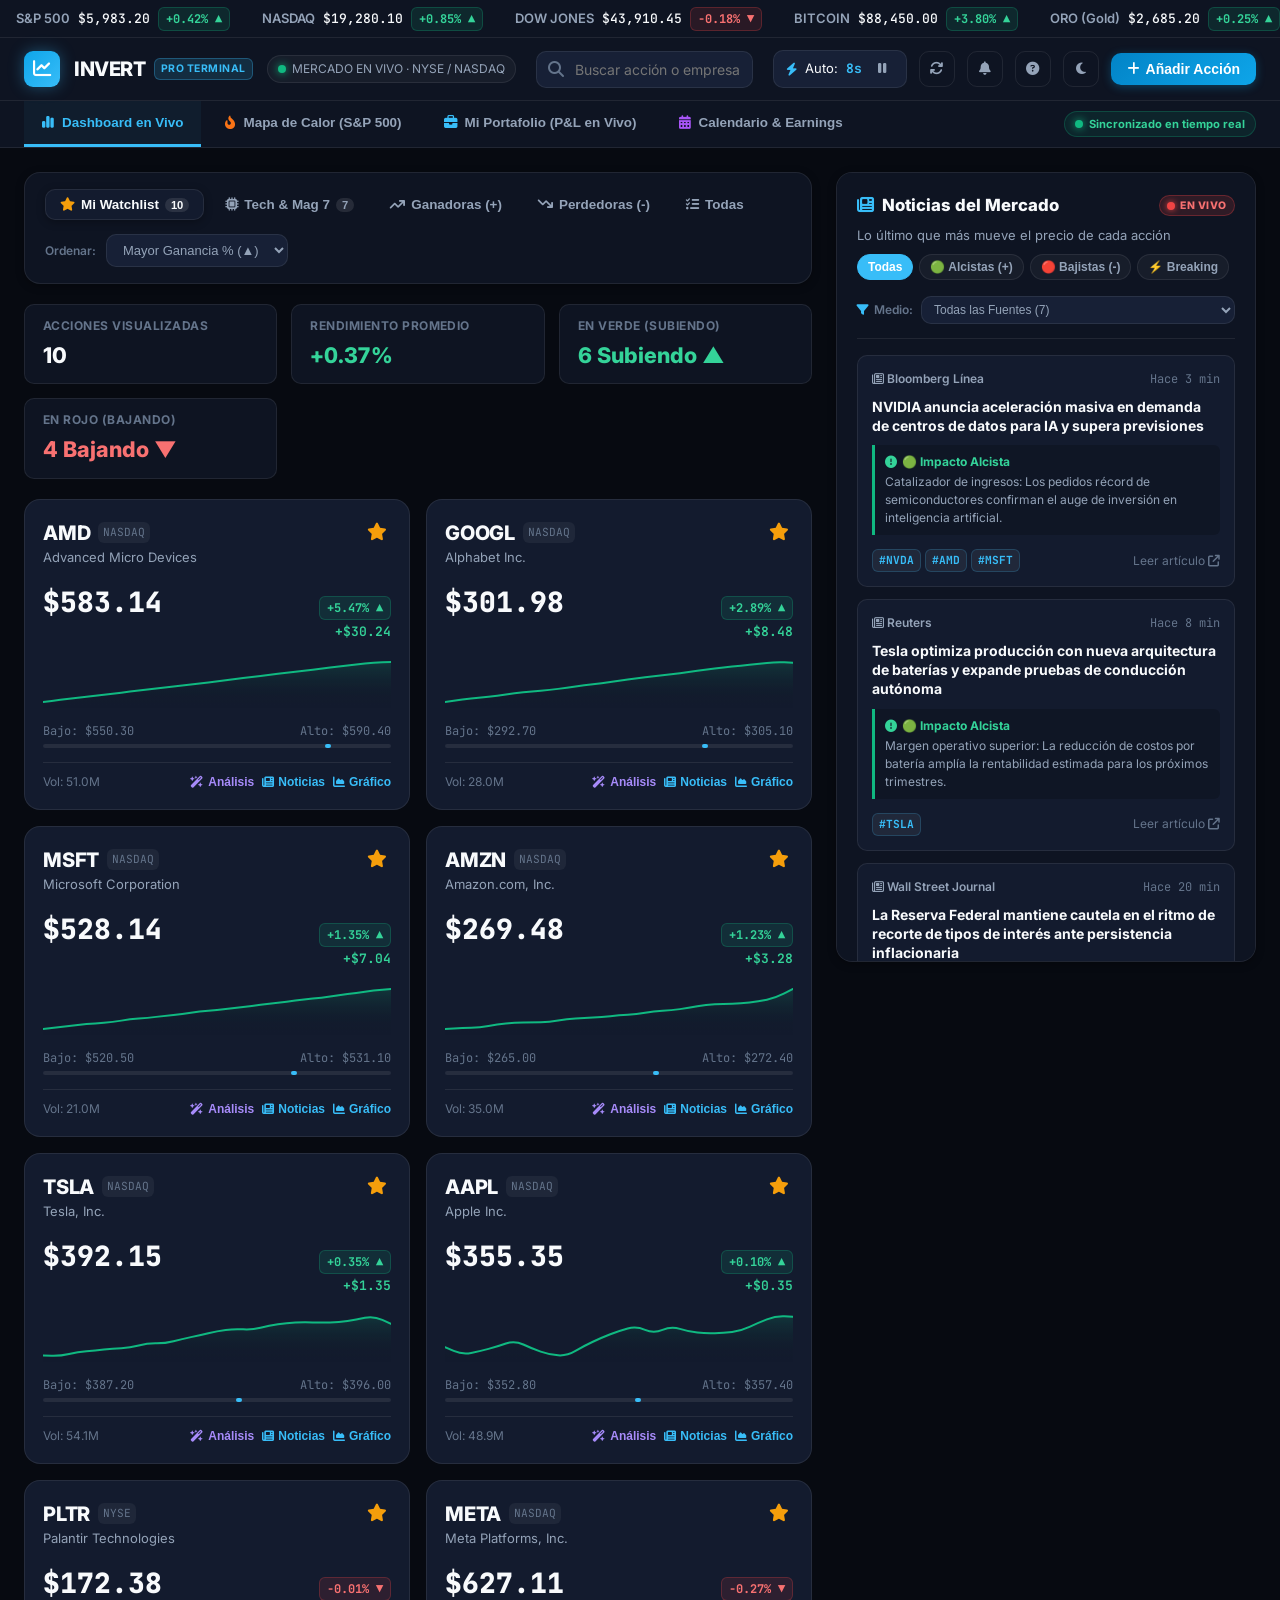
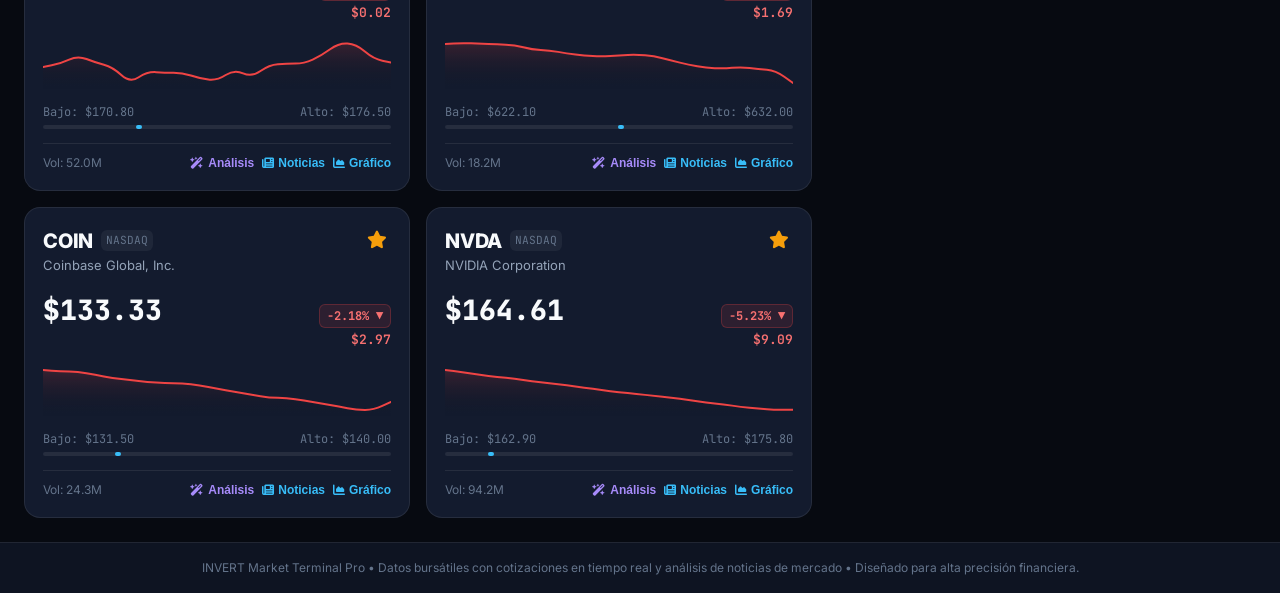
==== commit cc59a6a0: "feat: terminal definitivo pro - fix analisis modal, heatmap s&p500, simulador cartera p&l, alertas c" ====
--- a/static/index.html
+++ b/static/index.html
@@ -105,6 +105,12 @@
           <i class="fa-solid fa-arrows-rotate"></i>
         </button>
 
+        <!-- Price Alerts Button -->
+        <button id="openAlertsModalBtn" class="btn-icon" title="Gestionar Alertas de Precio" style="position:relative;">
+          <i class="fa-solid fa-bell"></i>
+          <span class="alerts-badge-count" id="alertsBadgeCount" style="display:none;">0</span>
+        </button>
+
         <!-- Beginner Glossary Button -->
         <button id="openGlossaryBtn" class="btn-icon" title="Glosario y Guía para principiantes">
           <i class="fa-solid fa-circle-question"></i>
@@ -123,9 +129,40 @@
     </div>
   </header>
 
-  <!-- ================= MAIN DASHBOARD CONTAINER ================= -->
+  <!-- ================= SUB-NAVBAR & VIEW SWITCHER ================= -->
+  <nav class="sub-navbar">
+    <div class="sub-navbar-container">
+      <div class="nav-tabs-group">
+        <button class="nav-tab-btn active" data-view="dashboard" id="navViewDashboard">
+          <i class="fa-solid fa-chart-simple"></i>
+          <span>Dashboard en Vivo</span>
+        </button>
+        <button class="nav-tab-btn" data-view="heatmap" id="navViewHeatmap">
+          <i class="fa-solid fa-fire-flame-curved" style="color: #f97316;"></i>
+          <span>Mapa de Calor (S&P 500)</span>
+        </button>
+        <button class="nav-tab-btn" data-view="portfolio" id="navViewPortfolio">
+          <i class="fa-solid fa-briefcase" style="color: #38bdf8;"></i>
+          <span>Mi Portafolio (P&L en Vivo)</span>
+        </button>
+        <button class="nav-tab-btn" data-view="calendar" id="navViewCalendar">
+          <i class="fa-solid fa-calendar-days" style="color: #a855f7;"></i>
+          <span>Calendario & Earnings</span>
+        </button>
+      </div>
+
+      <div class="nav-quick-info">
+        <span class="live-pulse-badge"><span class="status-dot"></span> Sincronizado en tiempo real</span>
+      </div>
+    </div>
+  </nav>
+
+  <!-- ================= MAIN CONTAINER ================= -->
   <main class="main-container">
-    <div class="dashboard-layout">
+
+    <!-- ================= VIEW 1: DASHBOARD (WATCHLIST & NEWS) ================= -->
+    <div class="view-container active" id="viewDashboard">
+      <div class="dashboard-layout">
 
       <!-- ================= LEFT COLUMN: STOCKS & WATCHLIST ================= -->
       <section class="stocks-section">
@@ -253,8 +290,140 @@
           </div>
         </div>
       </aside>
-
-    </div>
+      </div>
+    </div>
+
+    <!-- ================= VIEW 2: HEATMAP (S&P 500) ================= -->
+    <div class="view-container" id="viewHeatmap">
+      <div class="heatmap-header-bar">
+        <div>
+          <h2 style="font-size: 1.25rem; font-weight: 800; display:flex; align-items:center; gap:8px;">
+            <i class="fa-solid fa-fire-flame-curved" style="color: #f97316;"></i>
+            Mapa de Calor del Mercado (S&P 500 & Wall Street)
+          </h2>
+          <p style="font-size: 0.8rem; color: var(--text-muted); margin-top: 3px;">
+            Rendimiento visual de las principales empresas agrupadas por sectores en tiempo real.
+          </p>
+        </div>
+
+        <div class="heatmap-legend">
+          <span>Rendimiento:</span>
+          <div class="legend-bar">
+            <div class="legend-step" style="background:#991b1b;" title="-3% o menos"></div>
+            <div class="legend-step" style="background:#dc2626;" title="-2%"></div>
+            <div class="legend-step" style="background:#f87171;" title="-1%"></div>
+            <div class="legend-step" style="background:#475569;" title="0%"></div>
+            <div class="legend-step" style="background:#34d399;" title="+1%"></div>
+            <div class="legend-step" style="background:#10b981;" title="+2%"></div>
+            <div class="legend-step" style="background:#047857;" title="+3% o más"></div>
+          </div>
+          <span style="font-size: 0.7rem; color: var(--text-muted);">-3% a +3%</span>
+        </div>
+      </div>
+
+      <div class="heatmap-sectors-grid" id="heatmapSectorsContainer">
+        <!-- Rendered dynamically -->
+      </div>
+    </div>
+
+    <!-- ================= VIEW 3: PORTFOLIO (PAPER TRADING P&L) ================= -->
+    <div class="view-container" id="viewPortfolio">
+      <!-- KPI Metrics Header -->
+      <div class="portfolio-header-box">
+        <div class="portfolio-kpi-card">
+          <span class="kpi-title"><i class="fa-solid fa-wallet" style="color: var(--color-accent);"></i> Valor Total Cartera</span>
+          <span class="kpi-val" id="portfolioTotalValue">$10,000.00</span>
+          <span class="kpi-sub" style="color: var(--text-muted);">Acciones + Efectivo</span>
+        </div>
+        <div class="portfolio-kpi-card">
+          <span class="kpi-title"><i class="fa-solid fa-chart-line"></i> Ganancia / Pérdida Total</span>
+          <span class="kpi-val" id="portfolioTotalPL">$0.00</span>
+          <span class="kpi-sub" id="portfolioTotalPLPct">+0.00%</span>
+        </div>
+        <div class="portfolio-kpi-card">
+          <span class="kpi-title"><i class="fa-solid fa-bolt" style="color: #f59e0b;"></i> Rendimiento Diario (Hoy)</span>
+          <span class="kpi-val" id="portfolioDayPL">$0.00</span>
+          <span class="kpi-sub" id="portfolioDayPLPct">+0.00%</span>
+        </div>
+        <div class="portfolio-kpi-card">
+          <span class="kpi-title"><i class="fa-solid fa-piggy-bank" style="color: #10b981;"></i> Efectivo Disponible</span>
+          <span class="kpi-val" id="portfolioCashBalance">$10,000.00</span>
+          <span class="kpi-sub" style="color: var(--color-green-text);">Poder de Compra</span>
+        </div>
+      </div>
+
+      <!-- Portfolio Actions Bar -->
+      <div class="portfolio-actions-bar">
+        <div style="display:flex; align-items:center; gap:10px;">
+          <h3 style="font-size: 1.1rem; font-weight: 800;">Posiciones Abiertas</h3>
+          <span class="badge-pct badge-green" id="portfolioOpenPositionsBadge" style="font-size: 0.75rem;">0 Posiciones</span>
+        </div>
+        <div style="display:flex; gap:10px;">
+          <button class="btn-primary" id="openAddTradeModalBtn" style="background: linear-gradient(135deg, #10b981, #059669); box-shadow: 0 2px 10px rgba(16, 185, 129, 0.3);">
+            <i class="fa-solid fa-plus"></i> + Añadir Compra / Simular Posición
+          </button>
+          <button class="btn-icon" id="resetPortfolioBtn" title="Restablecer Portafolio a $10,000 iniciales" style="border: 1px solid var(--border-color);">
+            <i class="fa-solid fa-rotate-left"></i>
+          </button>
+        </div>
+      </div>
+
+      <!-- Portfolio Positions Table -->
+      <div class="portfolio-table-box">
+        <table class="portfolio-table">
+          <thead>
+            <tr>
+              <th>Ticker / Empresa</th>
+              <th>Acciones</th>
+              <th>Precio Compra</th>
+              <th>Precio Actual</th>
+              <th>Valor Mercado</th>
+              <th>Ganancia / Pérdida (P&L)</th>
+              <th style="text-align: right;">Acciones</th>
+            </tr>
+          </thead>
+          <tbody id="portfolioTableBody">
+            <!-- Dynamically populated or empty state -->
+          </tbody>
+        </table>
+      </div>
+    </div>
+
+    <!-- ================= VIEW 4: CALENDAR (ECONOMIC & EARNINGS) ================= -->
+    <div class="view-container" id="viewCalendar">
+      <div class="calendar-layout">
+        
+        <!-- Column 1: Earnings Releases -->
+        <div class="calendar-card">
+          <h3>
+            <i class="fa-solid fa-building-columns" style="color: var(--color-accent);"></i>
+            Próximos Reportes de Ganancias (Earnings)
+          </h3>
+          <p style="font-size: 0.8rem; color: var(--text-muted); margin-top:-8px;">
+            Fechas de balances trimestrales de las mayores empresas tecnológicas de Wall Street.
+          </p>
+          <div id="earningsListContainer" style="display: flex; flex-direction: column; gap: 10px;">
+            <!-- Earnings items rendered dynamically -->
+          </div>
+        </div>
+
+        <!-- Column 2: Macro Events (FED, CPI, Rates) -->
+        <div class="calendar-card">
+          <h3>
+            <i class="fa-solid fa-landmark" style="color: #f59e0b;"></i>
+            Eventos Macroeconómicos Clave (FED & Inflación)
+          </h3>
+          <p style="font-size: 0.8rem; color: var(--text-muted); margin-top:-8px;">
+            Reuniones que marcan la dirección de las tasas de interés y la liquidez de los mercados.
+          </p>
+          <div id="macroEventsListContainer" style="display: flex; flex-direction: column; gap: 10px;">
+            <!-- Macro items rendered dynamically -->
+          </div>
+        </div>
+
+      </div>
+    </div>
+
   </main>
 
   <!-- ================= MODAL: DETAILED CHART & ANALYTICS ================= -->
@@ -308,6 +477,8 @@
             <span class="stat-label">Volumen Regular</span>
             <span class="stat-value" id="modalStatVolume">42.5M</span>
           </div>
+        </div>
+
         <!-- Quick Action: Launch Real-Time Analysis -->
         <div style="display: flex; justify-content: flex-end; padding-top: 4px;">
           <button id="modalLaunchAnalysisBtn" class="btn-primary" style="background: linear-gradient(135deg, #8b5cf6, #3b82f6); box-shadow: 0 2px 10px rgba(139, 92, 246, 0.35);">
@@ -567,7 +738,110 @@
     </div>
   </div>
 
-  <!-- Footer -->
+  <!-- ================= MODAL: PRICE ALERTS & NOTIFICATIONS ================= -->
+  <div class="modal-overlay" id="alertsModal">
+    <div class="modal-container" style="max-width: 620px;">
+      <div class="modal-header">
+        <div style="display: flex; align-items: center; gap: 10px;">
+          <div class="logo-badge" style="background: linear-gradient(135deg, #f59e0b, #ef4444); width: 34px; height: 34px; font-size: 1rem;">
+            <i class="fa-solid fa-bell"></i>
+          </div>
+          <div>
+            <h3>Alertas de Precio en Tiempo Real</h3>
+            <span style="font-size: 0.75rem; color: var(--text-muted);">Aviso con sonido y notificación en pantalla cuando se alcance un precio</span>
+          </div>
+        </div>
+        <button class="modal-close-btn" id="closeAlertsModalBtn">&times;</button>
+      </div>
+
+      <div class="modal-body">
+        <!-- New Alert Form -->
+        <div style="background: var(--bg-card); padding: 16px; border-radius: var(--radius-md); border: 1px solid var(--border-color); display: flex; flex-direction: column; gap: 12px;">
+          <h4 style="font-size: 0.85rem; font-weight: 700; color: var(--text-primary);"><i class="fa-solid fa-plus-circle" style="color:var(--color-accent);"></i> Crear Nueva Alerta</h4>
+          <div style="display: grid; grid-template-columns: 1fr 1fr 1fr; gap: 10px;">
+            <div>
+              <label style="font-size: 0.72rem; color: var(--text-muted); font-weight: 700; text-transform: uppercase;">Símbolo</label>
+              <input type="text" id="alertSymbolInput" class="search-input" placeholder="ej: NVDA" style="padding: 8px 10px; font-size: 0.85rem; text-transform: uppercase;">
+            </div>
+            <div>
+              <label style="font-size: 0.72rem; color: var(--text-muted); font-weight: 700; text-transform: uppercase;">Condición</label>
+              <select id="alertConditionSelect" class="select-sort" style="width: 100%; padding: 8px 10px; font-size: 0.8rem;">
+                <option value="above">Precio suba a (>=)</option>
+                <option value="below">Precio baje a (<=)</option>
+              </select>
+            </div>
+            <div>
+              <label style="font-size: 0.72rem; color: var(--text-muted); font-weight: 700; text-transform: uppercase;">Precio Objetivo ($)</label>
+              <input type="number" step="0.01" id="alertPriceInput" class="search-input" placeholder="ej: 165.00" style="padding: 8px 10px; font-size: 0.85rem;">
+            </div>
+          </div>
+          <button id="createAlertBtn" class="btn-primary" style="align-self: flex-end; padding: 7px 16px;">
+            <i class="fa-solid fa-bell"></i> Activar Alerta
+          </button>
+        </div>
+
+        <!-- Active Alerts List -->
+        <div>
+          <div style="display:flex; justify-content:space-between; align-items:center; margin-bottom: 10px;">
+            <h4 style="font-size: 0.85rem; font-weight: 700; margin: 0;">Alertas Configuradas</h4>
+            <button id="testChimeBtn" style="background:transparent; border:none; color:var(--color-accent); font-size:0.75rem; cursor:pointer; font-weight:600; display:flex; align-items:center; gap:4px;">
+              <i class="fa-solid fa-volume-high"></i> Probar Sonido de Alerta
+            </button>
+          </div>
+          <div id="alertsListContainer" style="display: flex; flex-direction: column; gap: 8px; max-height: 220px; overflow-y: auto;">
+            <!-- Populated dynamically -->
+          </div>
+        </div>
+      </div>
+    </div>
+  </div>
+
+  <!-- ================= MODAL: ADD TRADE TO PORTFOLIO ================= -->
+  <div class="modal-overlay" id="addTradeModal">
+    <div class="modal-container" style="max-width: 520px;">
+      <div class="modal-header">
+        <div style="display: flex; align-items: center; gap: 10px;">
+          <div class="logo-badge" style="background: linear-gradient(135deg, #10b981, #059669); width: 34px; height: 34px; font-size: 1rem;">
+            <i class="fa-solid fa-briefcase"></i>
+          </div>
+          <div>
+            <h3>Simular Compra de Acción</h3>
+            <span style="font-size: 0.75rem; color: var(--text-muted);">Añade una posición a tu portafolio para calcular P&L en vivo</span>
+          </div>
+        </div>
+        <button class="modal-close-btn" id="closeAddTradeModalBtn">&times;</button>
+      </div>
+
+      <div class="modal-body">
+        <form id="addTradeForm" style="display: flex; flex-direction: column; gap: 14px;">
+          <div>
+            <label style="font-size: 0.75rem; font-weight: 700; color: var(--text-muted); text-transform: uppercase;">Símbolo / Ticker</label>
+            <input type="text" id="tradeSymbolInput" class="search-input" placeholder="ej: NVDA, AMD, AAPL, TSLA" required style="text-transform: uppercase; margin-top: 4px;">
+          </div>
+          <div style="display: grid; grid-template-columns: 1fr 1fr; gap: 12px;">
+            <div>
+              <label style="font-size: 0.75rem; font-weight: 700; color: var(--text-muted); text-transform: uppercase;">Cantidad de Acciones</label>
+              <input type="number" id="tradeSharesInput" class="search-input" min="1" step="any" placeholder="ej: 10" required style="margin-top: 4px;">
+            </div>
+            <div>
+              <label style="font-size: 0.75rem; font-weight: 700; color: var(--text-muted); text-transform: uppercase;">Precio de Compra ($)</label>
+              <input type="number" id="tradePriceInput" class="search-input" min="0.01" step="0.01" placeholder="ej: 160.50" required style="margin-top: 4px;">
+            </div>
+          </div>
+          <div style="background: var(--bg-card); padding: 10px 14px; border-radius: var(--radius-md); font-size: 0.8rem; display: flex; justify-content: space-between; align-items: center;">
+            <span style="color: var(--text-muted);">Inversión Total Estimada:</span>
+            <span style="font-size: 1rem; font-weight: 800; font-family: var(--font-mono); color: var(--text-primary);" id="tradeTotalEstimated">$0.00</span>
+          </div>
+          <button type="submit" class="btn-primary" style="background: linear-gradient(135deg, #10b981, #059669); justify-content: center; padding: 10px;">
+            <i class="fa-solid fa-check"></i> Confirmar Transacción
+          </button>
+        </form>
+      </div>
+    </div>
+  </div>
+
+  <!-- Toast Notifications Container -->
+  <div id="toastContainer" class="toast-container"></div>
   <footer class="app-footer">
 
     INVERT Market Terminal Pro &bull; Datos bursátiles con cotizaciones en tiempo real y análisis de noticias de mercado &bull; Diseñado para alta precisión financiera.
--- a/static/css/style.css
+++ b/static/css/style.css
@@ -1506,3 +1506,521 @@
   text-decoration: underline;
 }
 
+/* ========================================================
+   SUB-NAVBAR & VIEW SWITCHER
+   ======================================================== */
+.sub-navbar {
+  background-color: var(--bg-surface);
+  border-bottom: 1px solid var(--border-color);
+  position: sticky;
+  top: 72px;
+  z-index: 90;
+}
+
+.sub-navbar-container {
+  max-width: 1680px;
+  margin: 0 auto;
+  padding: 0 24px;
+  display: flex;
+  align-items: center;
+  justify-content: space-between;
+  overflow-x: auto;
+  scrollbar-width: none;
+}
+.sub-navbar-container::-webkit-scrollbar {
+  display: none;
+}
+
+.nav-tabs-group {
+  display: flex;
+  gap: 6px;
+}
+
+.nav-tab-btn {
+  background: transparent;
+  border: none;
+  color: var(--text-secondary);
+  font-size: 0.84rem;
+  font-weight: 700;
+  padding: 14px 18px;
+  cursor: pointer;
+  display: flex;
+  align-items: center;
+  gap: 8px;
+  border-bottom: 3px solid transparent;
+  transition: var(--transition);
+  white-space: nowrap;
+}
+
+.nav-tab-btn:hover {
+  color: var(--text-primary);
+  background-color: var(--bg-card-hover);
+}
+
+.nav-tab-btn.active {
+  color: var(--color-accent);
+  border-bottom-color: var(--color-accent);
+  background-color: rgba(56, 189, 248, 0.05);
+}
+
+.nav-quick-info {
+  font-size: 0.75rem;
+  color: var(--text-muted);
+  display: flex;
+  align-items: center;
+  gap: 12px;
+}
+
+.live-pulse-badge {
+  display: flex;
+  align-items: center;
+  gap: 6px;
+  background: rgba(16, 185, 129, 0.1);
+  color: var(--color-green-text);
+  padding: 4px 10px;
+  border-radius: var(--radius-full);
+  border: 1px solid rgba(16, 185, 129, 0.25);
+  font-weight: 700;
+  font-size: 0.7rem;
+}
+
+/* View Containers */
+.view-container {
+  display: none;
+  animation: fadeIn 0.25s ease-in-out;
+}
+
+.view-container.active {
+  display: block;
+}
+
+@keyframes fadeIn {
+  from { opacity: 0; transform: translateY(4px); }
+  to { opacity: 1; transform: translateY(0); }
+}
+
+/* Alerts Badge */
+.alerts-badge-count {
+  position: absolute;
+  top: -4px;
+  right: -4px;
+  background: #ef4444;
+  color: white;
+  font-size: 0.65rem;
+  font-weight: 800;
+  min-width: 16px;
+  height: 16px;
+  border-radius: 8px;
+  display: flex;
+  align-items: center;
+  justify-content: center;
+  padding: 0 4px;
+  border: 2px solid var(--bg-surface);
+}
+
+/* ========================================================
+   HEATMAP VIEW (S&P 500)
+   ======================================================== */
+.heatmap-header-bar {
+  display: flex;
+  align-items: center;
+  justify-content: space-between;
+  flex-wrap: wrap;
+  gap: 14px;
+  margin-bottom: 20px;
+  background: var(--bg-surface);
+  padding: 16px 20px;
+  border-radius: var(--radius-lg);
+  border: 1px solid var(--border-color);
+}
+
+.heatmap-legend {
+  display: flex;
+  align-items: center;
+  gap: 8px;
+  font-size: 0.75rem;
+  font-weight: 700;
+  color: var(--text-secondary);
+}
+
+.legend-bar {
+  display: flex;
+  border-radius: 4px;
+  overflow: hidden;
+  height: 14px;
+}
+
+.legend-step {
+  width: 24px;
+  height: 100%;
+}
+
+.heatmap-sectors-grid {
+  display: grid;
+  grid-template-columns: repeat(auto-fit, minmax(420px, 1fr));
+  gap: 20px;
+}
+
+@media (max-width: 768px) {
+  .heatmap-sectors-grid {
+    grid-template-columns: 1fr;
+  }
+}
+
+.heatmap-sector-card {
+  background: var(--bg-surface);
+  border: 1px solid var(--border-color);
+  border-radius: var(--radius-lg);
+  padding: 16px;
+  display: flex;
+  flex-direction: column;
+  gap: 12px;
+}
+
+.sector-card-header {
+  display: flex;
+  align-items: center;
+  justify-content: space-between;
+  border-bottom: 1px solid var(--border-color);
+  padding-bottom: 8px;
+}
+
+.sector-title {
+  font-size: 0.95rem;
+  font-weight: 800;
+  display: flex;
+  align-items: center;
+  gap: 8px;
+}
+
+.sector-avg-badge {
+  font-size: 0.75rem;
+  font-weight: 800;
+  padding: 2px 8px;
+  border-radius: var(--radius-sm);
+  font-family: var(--font-mono);
+}
+
+.sector-tiles-grid {
+  display: grid;
+  grid-template-columns: repeat(auto-fill, minmax(115px, 1fr));
+  gap: 10px;
+}
+
+.heatmap-tile {
+  border-radius: var(--radius-md);
+  padding: 12px 10px;
+  display: flex;
+  flex-direction: column;
+  align-items: center;
+  justify-content: center;
+  gap: 4px;
+  cursor: pointer;
+  transition: transform 0.2s cubic-bezier(0.16, 1, 0.3, 1), box-shadow 0.2s;
+  color: #ffffff;
+  text-align: center;
+  border: 1px solid rgba(255, 255, 255, 0.1);
+  min-height: 85px;
+}
+
+.heatmap-tile:hover {
+  transform: translateY(-3px) scale(1.02);
+  box-shadow: 0 8px 20px rgba(0, 0, 0, 0.4);
+  z-index: 2;
+  border-color: rgba(255, 255, 255, 0.4);
+}
+
+.tile-sym {
+  font-size: 1.05rem;
+  font-weight: 900;
+  letter-spacing: 0.02em;
+}
+
+.tile-price {
+  font-size: 0.78rem;
+  font-family: var(--font-mono);
+  opacity: 0.95;
+}
+
+.tile-pct {
+  font-size: 0.85rem;
+  font-weight: 800;
+  padding: 2px 6px;
+  border-radius: 4px;
+  background: rgba(0, 0, 0, 0.25);
+  font-family: var(--font-mono);
+}
+
+/* Heatmap dynamic color variations */
+.tile-deep-green { background: linear-gradient(135deg, #047857, #065f46); }
+.tile-green { background: linear-gradient(135deg, #10b981, #059669); }
+.tile-soft-green { background: linear-gradient(135deg, #059669, #0f766e); }
+.tile-neutral { background: linear-gradient(135deg, #475569, #334155); }
+.tile-soft-red { background: linear-gradient(135deg, #b91c1c, #991b1b); }
+.tile-red { background: linear-gradient(135deg, #dc2626, #b91c1c); }
+.tile-deep-red { background: linear-gradient(135deg, #991b1b, #7f1d1d); }
+
+/* ========================================================
+   PORTFOLIO VIEW (PAPER TRADING P&L)
+   ======================================================== */
+.portfolio-header-box {
+  display: grid;
+  grid-template-columns: repeat(auto-fit, minmax(200px, 1fr));
+  gap: 16px;
+  margin-bottom: 24px;
+}
+
+.portfolio-kpi-card {
+  background: var(--bg-surface);
+  border: 1px solid var(--border-color);
+  border-radius: var(--radius-lg);
+  padding: 16px 20px;
+  display: flex;
+  flex-direction: column;
+  gap: 6px;
+}
+
+.kpi-title {
+  font-size: 0.75rem;
+  font-weight: 700;
+  color: var(--text-muted);
+  text-transform: uppercase;
+  letter-spacing: 0.05em;
+  display: flex;
+  align-items: center;
+  gap: 6px;
+}
+
+.kpi-val {
+  font-size: 1.6rem;
+  font-weight: 900;
+  font-family: var(--font-mono);
+}
+
+.kpi-sub {
+  font-size: 0.78rem;
+  font-weight: 700;
+}
+
+.portfolio-actions-bar {
+  display: flex;
+  align-items: center;
+  justify-content: space-between;
+  flex-wrap: wrap;
+  gap: 12px;
+  margin-bottom: 16px;
+}
+
+.portfolio-table-box {
+  background: var(--bg-surface);
+  border: 1px solid var(--border-color);
+  border-radius: var(--radius-lg);
+  overflow-x: auto;
+}
+
+.portfolio-table {
+  width: 100%;
+  border-collapse: collapse;
+  text-align: left;
+  font-size: 0.85rem;
+}
+
+.portfolio-table th {
+  padding: 14px 18px;
+  font-weight: 700;
+  color: var(--text-muted);
+  font-size: 0.75rem;
+  text-transform: uppercase;
+  border-bottom: 1px solid var(--border-color);
+  background-color: var(--bg-card);
+}
+
+.portfolio-table td {
+  padding: 14px 18px;
+  border-bottom: 1px solid var(--border-color);
+  vertical-align: middle;
+}
+
+.portfolio-table tr:hover td {
+  background-color: var(--bg-card-hover);
+}
+
+.table-stock-name {
+  font-size: 0.75rem;
+  color: var(--text-muted);
+  max-width: 180px;
+  white-space: nowrap;
+  overflow: hidden;
+  text-overflow: ellipsis;
+}
+
+.table-btn-group {
+  display: flex;
+  gap: 6px;
+}
+
+.table-action-btn {
+  background: var(--bg-card);
+  border: 1px solid var(--border-color);
+  color: var(--text-secondary);
+  padding: 5px 9px;
+  border-radius: var(--radius-sm);
+  cursor: pointer;
+  font-size: 0.75rem;
+  font-weight: 600;
+  transition: var(--transition);
+}
+
+.table-action-btn:hover {
+  color: var(--text-primary);
+  border-color: var(--color-accent);
+}
+
+.table-action-btn.btn-sell {
+  color: #f87171;
+}
+.table-action-btn.btn-sell:hover {
+  background: rgba(239, 68, 68, 0.15);
+  border-color: #ef4444;
+}
+
+/* ========================================================
+   CALENDAR VIEW (ECONOMIC & EARNINGS)
+   ======================================================== */
+.calendar-layout {
+  display: grid;
+  grid-template-columns: 1fr 1fr;
+  gap: 24px;
+}
+
+@media (max-width: 1024px) {
+  .calendar-layout {
+    grid-template-columns: 1fr;
+  }
+}
+
+.calendar-card {
+  background: var(--bg-surface);
+  border: 1px solid var(--border-color);
+  border-radius: var(--radius-lg);
+  padding: 20px;
+  display: flex;
+  flex-direction: column;
+  gap: 16px;
+}
+
+.calendar-card h3 {
+  font-size: 1.1rem;
+  font-weight: 800;
+  display: flex;
+  align-items: center;
+  gap: 8px;
+  padding-bottom: 12px;
+  border-bottom: 1px solid var(--border-color);
+}
+
+.earnings-item-card {
+  background: var(--bg-card);
+  border: 1px solid var(--border-color);
+  border-radius: var(--radius-md);
+  padding: 14px 16px;
+  display: flex;
+  align-items: center;
+  justify-content: space-between;
+  gap: 12px;
+  transition: var(--transition);
+}
+
+.earnings-item-card:hover {
+  border-color: var(--color-accent);
+  transform: translateY(-1px);
+}
+
+.macro-event-card {
+  background: var(--bg-card);
+  border: 1px solid var(--border-color);
+  border-left: 4px solid var(--color-accent);
+  border-radius: 0 var(--radius-md) var(--radius-md) 0;
+  padding: 14px 16px;
+  display: flex;
+  flex-direction: column;
+  gap: 6px;
+}
+
+/* ========================================================
+   TOAST NOTIFICATIONS
+   ======================================================== */
+.toast-container {
+  position: fixed;
+  bottom: 24px;
+  right: 24px;
+  z-index: 9999;
+  display: flex;
+  flex-direction: column;
+  gap: 10px;
+  pointer-events: none;
+}
+
+.toast-item {
+  background: var(--bg-surface);
+  border: 1px solid var(--border-color);
+  border-left: 4px solid var(--color-accent);
+  border-radius: var(--radius-md);
+  box-shadow: 0 10px 30px rgba(0, 0, 0, 0.4);
+  padding: 14px 18px;
+  display: flex;
+  align-items: flex-start;
+  gap: 12px;
+  min-width: 300px;
+  max-width: 420px;
+  pointer-events: auto;
+  animation: toastSlideIn 0.3s cubic-bezier(0.16, 1, 0.3, 1);
+  transition: opacity 0.3s, transform 0.3s;
+}
+
+.toast-item.toast-success { border-left-color: #10b981; }
+.toast-item.toast-alert { border-left-color: #ef4444; }
+
+.toast-icon {
+  font-size: 1.1rem;
+  color: var(--color-accent);
+  margin-top: 2px;
+}
+.toast-item.toast-success .toast-icon { color: #10b981; }
+.toast-item.toast-alert .toast-icon { color: #ef4444; }
+
+.toast-content {
+  flex: 1;
+  font-size: 0.82rem;
+  line-height: 1.4;
+}
+
+.toast-content strong {
+  display: block;
+  font-size: 0.88rem;
+  margin-bottom: 2px;
+  color: var(--text-primary);
+}
+
+.toast-close {
+  background: transparent;
+  border: none;
+  color: var(--text-muted);
+  font-size: 1.2rem;
+  cursor: pointer;
+  line-height: 1;
+  padding: 2px;
+}
+.toast-close:hover { color: var(--text-primary); }
+
+@keyframes toastSlideIn {
+  from { transform: translateX(100%); opacity: 0; }
+  to { transform: translateX(0); opacity: 1; }
+}
+
+/* Ensure #analysisModal has highest z-index */
+#analysisModal {
+  z-index: 1050;
+}
+
+
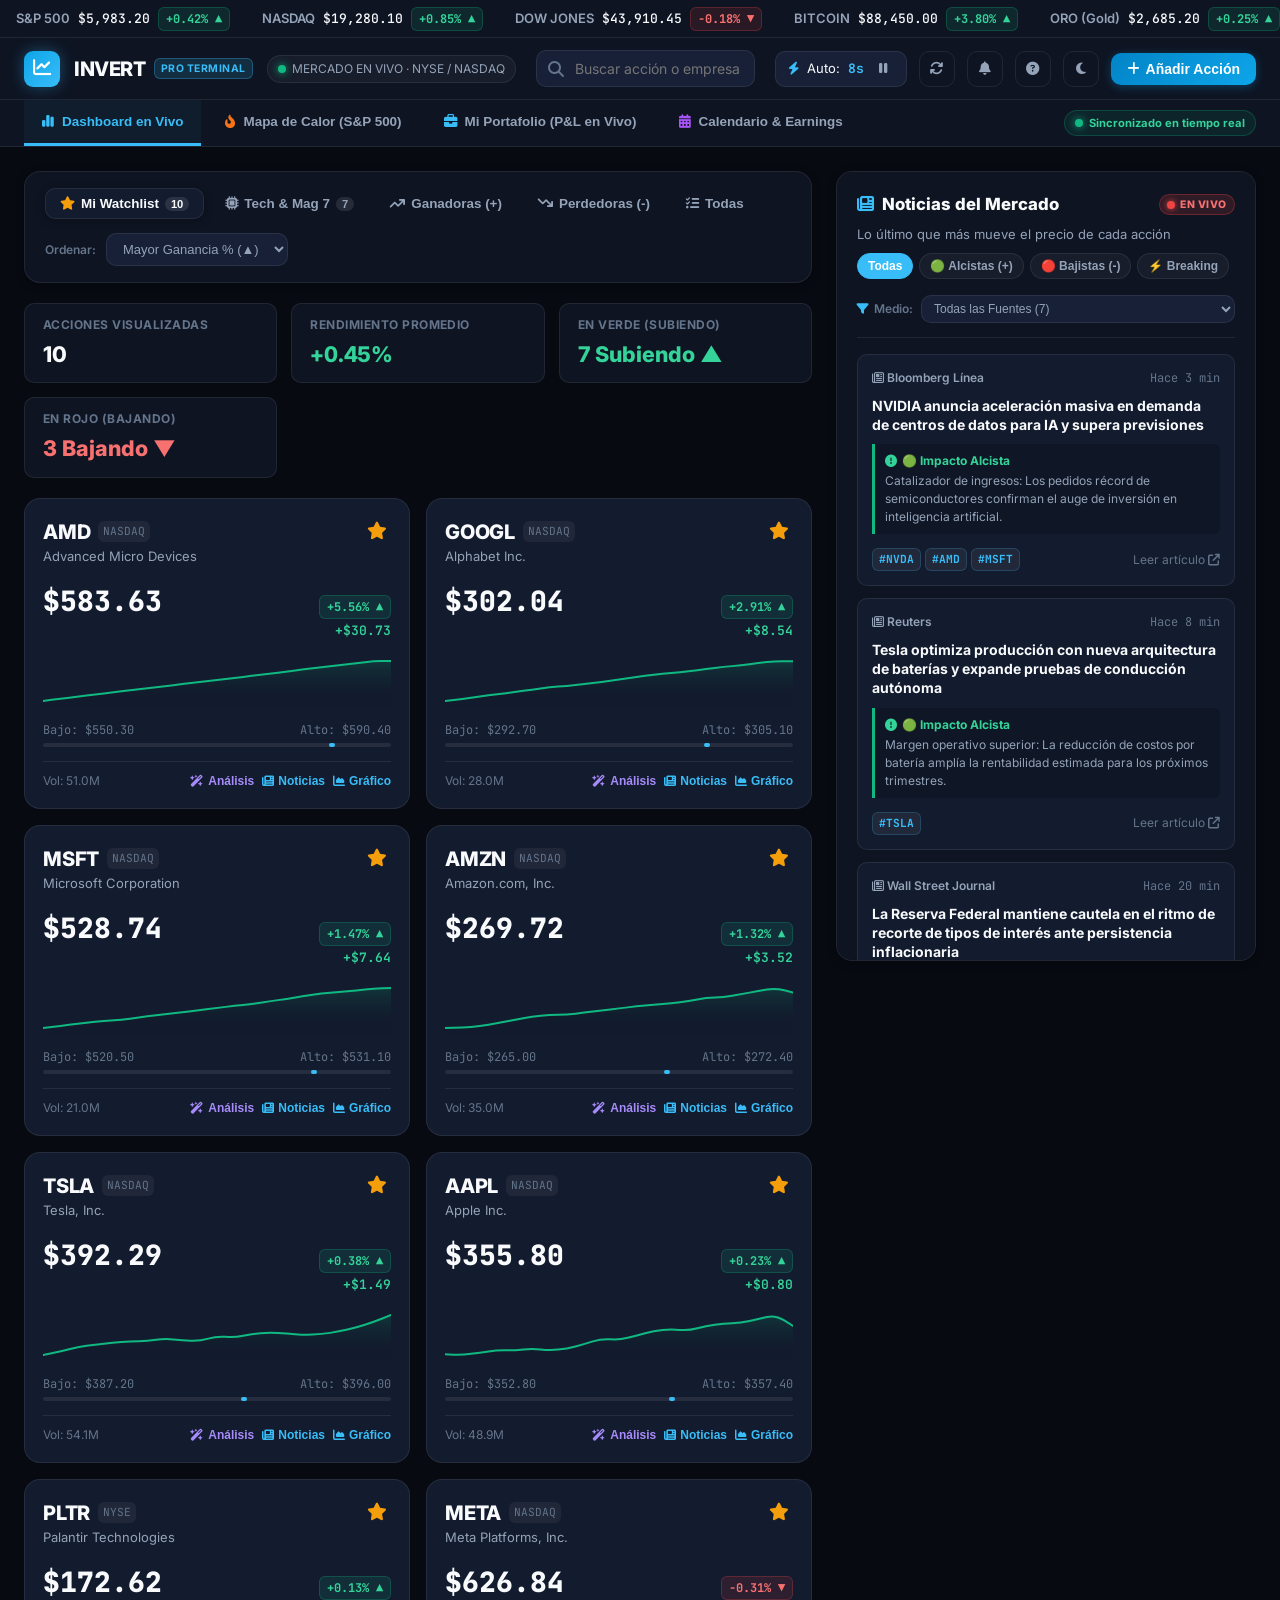
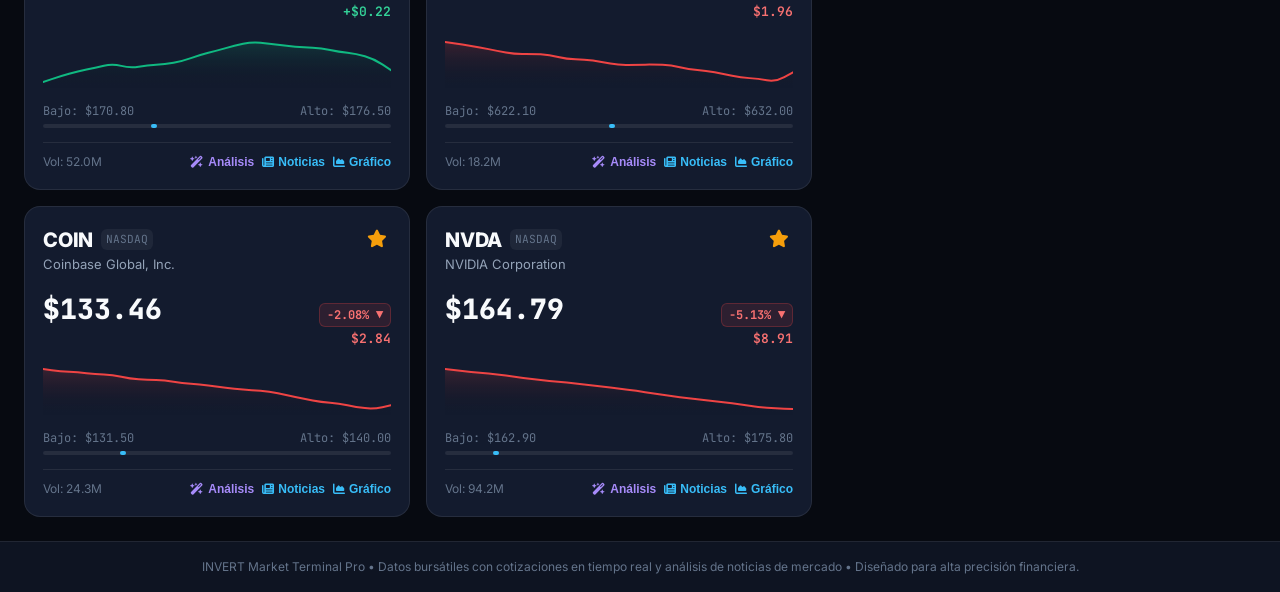
==== commit f7cc9dcf: "fix(mobile): reestructuracion completa con CSS Grid de 2 filas, barra segmentada de navegacion y cor" ====
--- a/static/index.html
+++ b/static/index.html
@@ -93,9 +93,9 @@
         <!-- Live Refresh Countdown -->
         <div class="live-refresh-pill" title="Actualización automática de precios">
           <i class="fa-solid fa-bolt" style="color: var(--color-accent);"></i>
-          <span>Auto:</span>
+          <span class="live-refresh-label">Auto:</span>
           <span class="refresh-timer" id="refreshTimer">10s</span>
-          <button id="toggleAutoRefreshBtn" class="btn-icon" style="width:24px; height:24px; border:none;" title="Pausar / Reanudar">
+          <button id="toggleAutoRefreshBtn" class="btn-icon" style="width:22px; height:22px; border:none;" title="Pausar / Reanudar">
             <i class="fa-solid fa-pause" id="refreshPlayPauseIcon"></i>
           </button>
         </div>
@@ -123,7 +123,7 @@
 
         <!-- Add Stock Button -->
         <button id="openAddModalBtn" class="btn-primary">
-          <i class="fa-solid fa-plus"></i> Añadir Acción
+          <i class="fa-solid fa-plus"></i> <span class="add-btn-text">Añadir Acción</span>
         </button>
       </div>
     </div>
@@ -135,19 +135,23 @@
       <div class="nav-tabs-group">
         <button class="nav-tab-btn active" data-view="dashboard" id="navViewDashboard">
           <i class="fa-solid fa-chart-simple"></i>
-          <span>Dashboard en Vivo</span>
+          <span class="nav-label-long">Dashboard en Vivo</span>
+          <span class="nav-label-short">Dashboard</span>
         </button>
         <button class="nav-tab-btn" data-view="heatmap" id="navViewHeatmap">
           <i class="fa-solid fa-fire-flame-curved" style="color: #f97316;"></i>
-          <span>Mapa de Calor (S&P 500)</span>
+          <span class="nav-label-long">Mapa de Calor (S&P 500)</span>
+          <span class="nav-label-short">Heatmap</span>
         </button>
         <button class="nav-tab-btn" data-view="portfolio" id="navViewPortfolio">
           <i class="fa-solid fa-briefcase" style="color: #38bdf8;"></i>
-          <span>Mi Portafolio (P&L en Vivo)</span>
+          <span class="nav-label-long">Mi Portafolio (P&L en Vivo)</span>
+          <span class="nav-label-short">Portafolio</span>
         </button>
         <button class="nav-tab-btn" data-view="calendar" id="navViewCalendar">
           <i class="fa-solid fa-calendar-days" style="color: #a855f7;"></i>
-          <span>Calendario & Earnings</span>
+          <span class="nav-label-long">Calendario & Earnings</span>
+          <span class="nav-label-short">Calendario</span>
         </button>
       </div>
 
--- a/static/css/style.css
+++ b/static/css/style.css
@@ -1291,29 +1291,6 @@
   background-color: var(--bg-surface);
 }
 
-/* Responsive adjustments */
-@media (max-width: 768px) {
-  .app-header {
-    padding: 10px 14px;
-  }
-  .header-inner {
-    flex-direction: column;
-    align-items: stretch;
-  }
-  .header-actions {
-    justify-content: space-between;
-  }
-  .main-container {
-    padding: 14px;
-  }
-  .stocks-grid {
-    grid-template-columns: 1fr;
-  }
-  .portfolio-summary-bar {
-    grid-template-columns: 1fr 1fr;
-  }
-}
-
 /* ========================================================
    PREDICTIVE ANALYSIS MODAL & GAUGES
    ======================================================== */
@@ -2023,4 +2000,550 @@
   z-index: 1050;
 }
 
-
+/* ========================================================
+   NAVIGATION DUAL LABELS (DESKTOP VS MOBILE)
+   ======================================================== */
+.nav-label-short {
+  display: none;
+}
+.nav-label-long {
+  display: inline;
+}
+
+/* Global touch feel & scroll behavior */
+* {
+  -webkit-tap-highlight-color: transparent;
+}
+
+button, a, input, select {
+  touch-action: manipulation;
+}
+
+/* ========================================================
+   TABLET & LAPTOP RESPONSIVE (<= 1100px)
+   ======================================================== */
+@media (max-width: 1100px) {
+  .dashboard-layout {
+    grid-template-columns: 1fr;
+  }
+  .news-section {
+    position: static;
+    top: auto;
+    max-height: none;
+    overflow-y: visible;
+    margin-top: 20px;
+  }
+}
+
+/* ========================================================
+   MOBILE SCREENS BREAKPOINT (<= 768px)
+   ======================================================== */
+@media (max-width: 768px) {
+  /* Navigation dual labels: Show concise labels on mobile */
+  .nav-label-long {
+    display: none;
+  }
+  .nav-label-short {
+    display: inline;
+  }
+
+  /* Compact Top Ticker Tape */
+  .top-ticker-bar {
+    height: 32px;
+  }
+  .ticker-index-item {
+    font-size: 0.74rem;
+    gap: 6px;
+  }
+  .badge-pct {
+    font-size: 0.68rem;
+    padding: 1px 5px;
+  }
+
+  /* Header: 2-Row CSS Grid Architecture (Row 1: Brand & Actions, Row 2: Search) */
+  .app-header {
+    position: relative; /* Scrolls away cleanly on mobile so user gets maximum viewport */
+    top: auto;
+    padding: 10px 12px;
+  }
+
+  .header-inner {
+    display: grid;
+    grid-template-columns: 1fr auto;
+    grid-template-areas: 
+      "brand actions"
+      "search search";
+    gap: 10px 8px;
+    align-items: center;
+    width: 100%;
+  }
+
+  .brand-section {
+    grid-area: brand;
+    display: flex;
+    align-items: center;
+    gap: 8px;
+    min-width: 0;
+  }
+
+  .logo-badge {
+    width: 32px;
+    height: 32px;
+    font-size: 0.95rem;
+    flex-shrink: 0;
+  }
+
+  .brand-text h1 {
+    font-size: 1.1rem;
+    white-space: nowrap;
+  }
+
+  .brand-tag {
+    display: none;
+  }
+
+  .market-status-pill {
+    padding: 4px 6px;
+    background: transparent;
+    border: none;
+  }
+  .market-status-pill span {
+    display: none; /* Just show the glowing live green pulse */
+  }
+
+  .header-actions {
+    grid-area: actions;
+    display: flex;
+    align-items: center;
+    justify-content: flex-end;
+    gap: 6px;
+  }
+
+  .live-refresh-pill {
+    padding: 4px 7px;
+    font-size: 0.74rem;
+    gap: 4px;
+  }
+  .live-refresh-label {
+    display: none;
+  }
+
+  #openGlossaryBtn {
+    display: none; /* Keep primary actions clear on mobile */
+  }
+
+  .btn-icon {
+    width: 32px;
+    height: 32px;
+    flex-shrink: 0;
+  }
+
+  .btn-primary {
+    padding: 6px 10px;
+    font-size: 0.8rem;
+    gap: 4px;
+    flex-shrink: 0;
+  }
+  .add-btn-text {
+    display: none;
+  }
+
+  /* Row 2: Search bar full width */
+  .header-center-search {
+    grid-area: search;
+    width: 100%;
+    max-width: 100%;
+    margin-top: 2px;
+  }
+
+  .search-input {
+    font-size: 16px !important; /* Prevents auto-zoom on iOS */
+    padding: 9px 12px 9px 36px;
+  }
+
+  /* Sub-Navbar: Sticky at top (top: 0) as user scrolls */
+  .sub-navbar {
+    position: sticky;
+    top: 0;
+    z-index: 95;
+    background-color: rgba(15, 23, 42, 0.96);
+    backdrop-filter: blur(12px);
+    border-bottom: 1px solid var(--border-color);
+  }
+
+  .sub-navbar-container {
+    padding: 0 4px;
+    overflow-x: visible;
+  }
+
+  .nav-quick-info {
+    display: none;
+  }
+
+  .nav-tabs-group {
+    display: flex;
+    width: 100%;
+    gap: 2px;
+  }
+
+  .nav-tab-btn {
+    flex: 1;
+    text-align: center;
+    justify-content: center;
+    padding: 10px 4px;
+    font-size: 0.74rem;
+    gap: 4px;
+    border-bottom-width: 2px;
+  }
+
+  .nav-tab-btn i {
+    font-size: 0.8rem;
+  }
+
+  /* Main Container */
+  .main-container {
+    padding: 12px 10px;
+  }
+
+  /* Watchlist Controls */
+  .watchlist-controls-card {
+    padding: 10px 12px;
+    display: flex;
+    flex-direction: column;
+    align-items: stretch;
+    gap: 10px;
+  }
+
+  .category-tabs {
+    display: flex;
+    flex-wrap: nowrap;
+    overflow-x: auto;
+    -webkit-overflow-scrolling: touch;
+    gap: 6px;
+    padding-bottom: 2px;
+    width: 100%;
+    scrollbar-width: none;
+  }
+  .category-tabs::-webkit-scrollbar {
+    display: none;
+  }
+
+  .category-tabs .tab-btn {
+    flex-shrink: 0;
+    white-space: nowrap;
+    padding: 6px 10px;
+    font-size: 0.78rem;
+  }
+
+  .controls-right {
+    width: 100%;
+  }
+
+  .select-sort {
+    width: 100%;
+    font-size: 16px;
+    padding: 8px 10px;
+  }
+
+  /* Portfolio Summary Bar */
+  .portfolio-summary-bar {
+    display: grid;
+    grid-template-columns: repeat(2, 1fr);
+    gap: 8px;
+  }
+
+  .summary-card {
+    padding: 10px 12px;
+  }
+  .summary-card-title {
+    font-size: 0.68rem;
+  }
+  .summary-card-val {
+    font-size: 1.15rem;
+  }
+
+  /* Stock Cards Grid */
+  .stocks-grid {
+    grid-template-columns: 1fr;
+    gap: 10px;
+  }
+
+  .stock-card {
+    padding: 14px;
+    gap: 10px;
+  }
+
+  .stock-name {
+    max-width: none;
+  }
+
+  .price-main {
+    font-size: 1.55rem;
+  }
+
+  .card-footer {
+    display: flex;
+    flex-direction: row;
+    align-items: center;
+    justify-content: space-between;
+    padding-top: 10px;
+    gap: 6px;
+  }
+
+  .card-volume {
+    font-size: 0.7rem;
+    white-space: nowrap;
+  }
+
+  .card-footer > div:last-child {
+    display: flex;
+    align-items: center;
+    gap: 4px;
+  }
+
+  .card-action-btn {
+    padding: 5px 8px;
+    font-size: 0.72rem;
+    border-radius: var(--radius-sm);
+    background: rgba(255, 255, 255, 0.05);
+    white-space: nowrap;
+  }
+
+  /* News Section */
+  .news-section {
+    position: static;
+    top: auto;
+    max-height: none;
+    overflow-y: visible;
+    padding: 14px;
+    margin-top: 14px;
+  }
+
+  .news-filters {
+    display: flex;
+    flex-wrap: nowrap;
+    overflow-x: auto;
+    -webkit-overflow-scrolling: touch;
+    gap: 6px;
+    padding-bottom: 4px;
+    scrollbar-width: none;
+  }
+  .news-filters::-webkit-scrollbar {
+    display: none;
+  }
+
+  .news-pill-btn {
+    flex-shrink: 0;
+    white-space: nowrap;
+    padding: 6px 10px;
+    font-size: 0.74rem;
+  }
+
+  .news-source-filter-row select {
+    font-size: 16px;
+  }
+
+  /* Heatmap */
+  .heatmap-header-bar {
+    flex-direction: column;
+    align-items: flex-start;
+    padding: 12px 14px;
+    gap: 10px;
+  }
+
+  .heatmap-sectors-grid {
+    grid-template-columns: 1fr;
+    gap: 12px;
+  }
+
+  .sector-tiles-grid {
+    grid-template-columns: repeat(auto-fill, minmax(95px, 1fr));
+    gap: 6px;
+  }
+
+  .heatmap-tile {
+    min-height: 68px;
+    padding: 8px 4px;
+  }
+  .tile-sym {
+    font-size: 0.92rem;
+  }
+  .tile-price {
+    font-size: 0.7rem;
+  }
+  .tile-pct {
+    font-size: 0.74rem;
+    padding: 1px 4px;
+  }
+
+  /* Portfolio View */
+  .portfolio-header-box {
+    grid-template-columns: repeat(2, 1fr);
+    gap: 8px;
+  }
+
+  .portfolio-kpi-card {
+    padding: 12px;
+  }
+  .kpi-val {
+    font-size: 1.25rem;
+  }
+
+  .portfolio-actions-bar {
+    flex-direction: column;
+    align-items: stretch;
+    gap: 10px;
+  }
+
+  .portfolio-actions-bar > div:last-child {
+    width: 100%;
+    display: flex;
+    justify-content: space-between;
+  }
+
+  .portfolio-table-box {
+    overflow-x: auto;
+    -webkit-overflow-scrolling: touch;
+    width: 100%;
+  }
+
+  .portfolio-table {
+    min-width: 520px;
+  }
+  .portfolio-table th,
+  .portfolio-table td {
+    padding: 10px 8px;
+    font-size: 0.78rem;
+    white-space: nowrap;
+  }
+
+  /* Calendar View */
+  .calendar-layout {
+    grid-template-columns: 1fr;
+    gap: 14px;
+  }
+
+  .calendar-card {
+    padding: 14px;
+  }
+
+  .earnings-item-card {
+    padding: 12px;
+    gap: 8px;
+    flex-direction: row;
+    justify-content: space-between;
+    align-items: center;
+  }
+}
+
+/* ========================================================
+   BOTTOM SHEET MODALS (<= 640px)
+   ======================================================== */
+@media (max-width: 640px) {
+  .modal-overlay {
+    padding: 0;
+    align-items: flex-end;
+  }
+
+  .modal-container {
+    width: 100%;
+    max-width: 100%;
+    max-height: 88vh;
+    border-radius: 20px 20px 0 0;
+    border-bottom: none;
+    margin: 0;
+    animation: modal-slide-up 0.25s cubic-bezier(0.16, 1, 0.3, 1);
+  }
+
+  @keyframes modal-slide-up {
+    from { transform: translateY(100%); opacity: 0; }
+    to { transform: translateY(0); opacity: 1; }
+  }
+
+  .modal-header {
+    padding: 14px 16px;
+  }
+
+  .modal-header h3 {
+    font-size: 1.05rem;
+  }
+
+  .modal-close-btn {
+    width: 36px;
+    height: 36px;
+    display: flex;
+    align-items: center;
+    justify-content: center;
+    background: rgba(255, 255, 255, 0.08);
+    border-radius: 50%;
+  }
+
+  .modal-body {
+    padding: 14px 14px 24px;
+    gap: 12px;
+    max-height: calc(88vh - 65px);
+    overflow-y: auto;
+    -webkit-overflow-scrolling: touch;
+  }
+
+  .modal-chart-canvas-box {
+    height: 220px;
+    padding: 6px;
+  }
+
+  .timeframe-group {
+    width: 100%;
+    justify-content: space-between;
+  }
+  .tf-btn {
+    flex: 1;
+    padding: 6px 0;
+    text-align: center;
+  }
+
+  .corridor-grid {
+    grid-template-columns: repeat(2, 1fr);
+    gap: 8px;
+  }
+
+  .corridor-val {
+    font-size: 0.95rem;
+  }
+
+  .gauge-labels {
+    font-size: 0.58rem;
+  }
+
+  .verdict-main-text {
+    font-size: 1.15rem;
+  }
+
+  .modal-stats-grid {
+    grid-template-columns: repeat(2, 1fr);
+    gap: 8px;
+  }
+
+  #addTradeForm .search-input,
+  #alertsModal .search-input,
+  #alertsModal select {
+    font-size: 16px !important;
+  }
+
+  #alertsModal .modal-body > div:first-child > div:nth-child(2) {
+    grid-template-columns: 1fr;
+  }
+
+  .toast-container {
+    left: 12px;
+    right: 12px;
+    bottom: 12px;
+  }
+
+  .toast-item {
+    min-width: 0;
+    width: 100%;
+    max-width: 100%;
+  }
+}
+
+
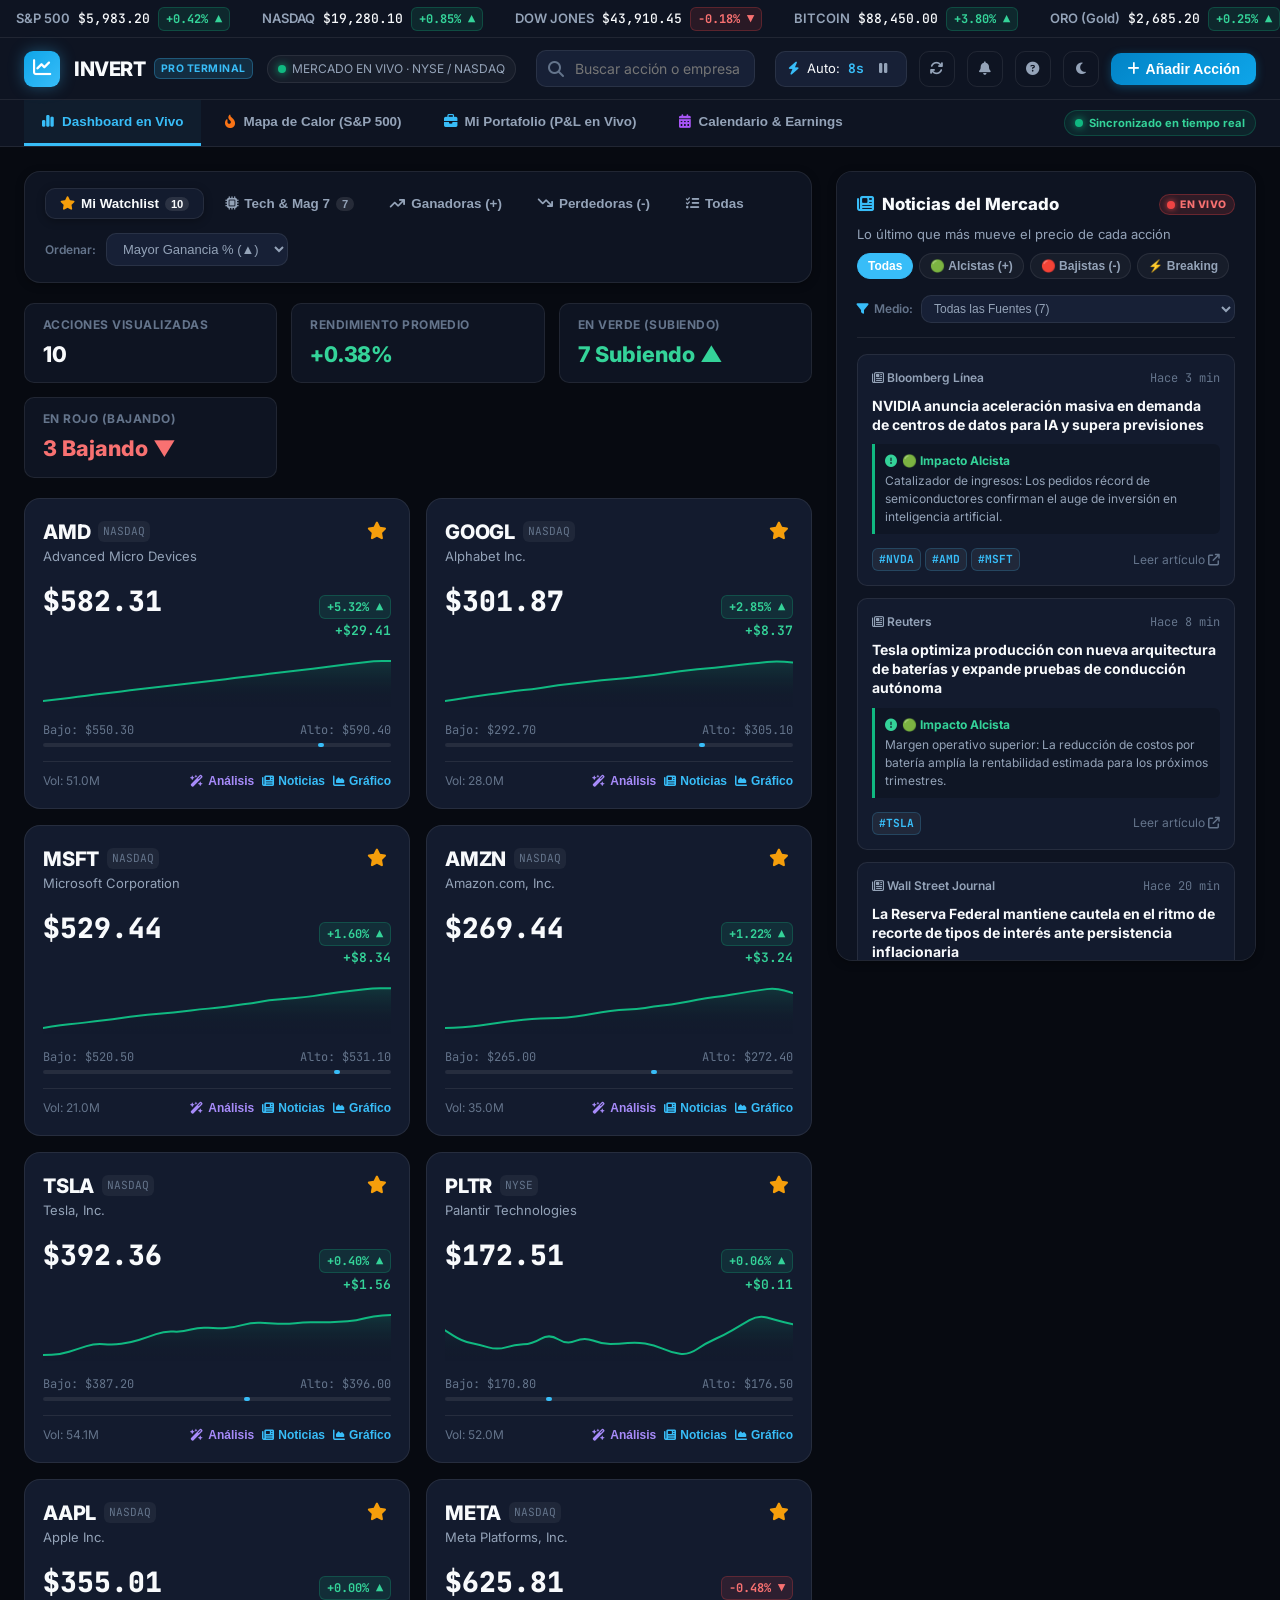
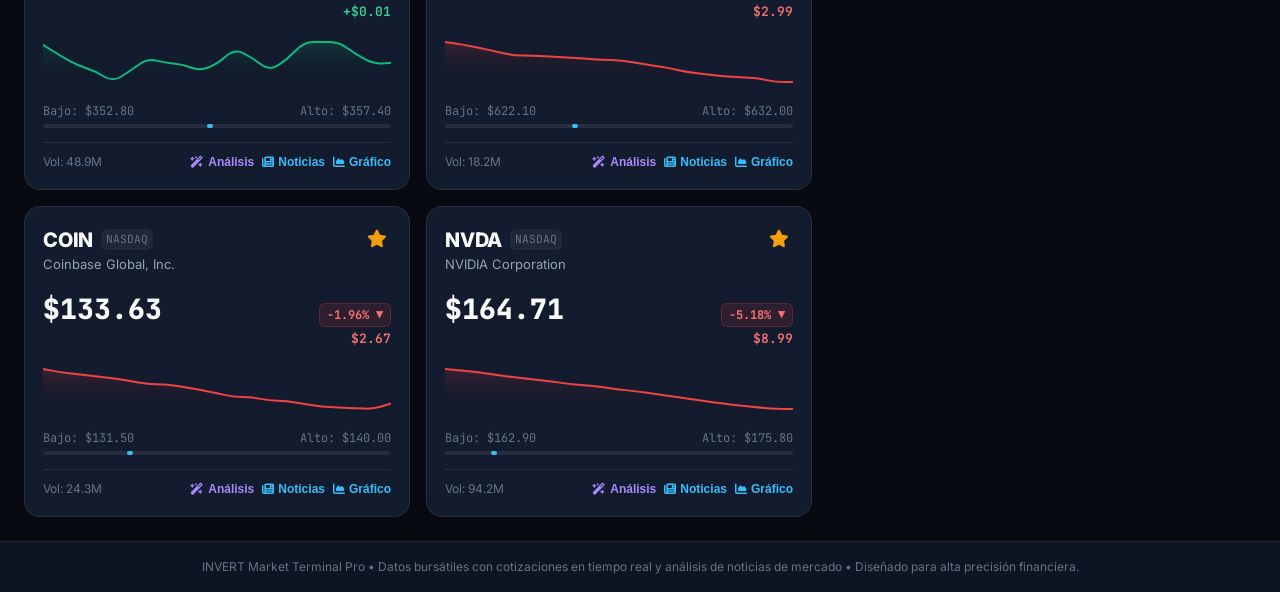
==== commit a30d44ef: "fix(mobile): eliminar desbordamiento horizontal, limitar canvas del grafico y corregir modales estil" ====
--- a/static/index.html
+++ b/static/index.html
@@ -506,7 +506,7 @@
 
   <!-- ================= MODAL: ADD STOCKS TO WATCHLIST ================= -->
   <div class="modal-overlay" id="addStockModal">
-    <div class="modal-container" style="max-width: 580px;">
+    <div class="modal-container modal-sm">
       <div class="modal-header">
         <h3><i class="fa-solid fa-plus-circle" style="color: var(--color-accent);"></i> Añadir Acción a tu Watchlist</h3>
         <button class="modal-close-btn" id="closeAddModalBtn">&times;</button>
@@ -573,7 +573,7 @@
 
   <!-- ================= MODAL: GLOSSARY & HELP ================= -->
   <div class="modal-overlay" id="glossaryModal">
-    <div class="modal-container" style="max-width: 640px;">
+    <div class="modal-container modal-md">
       <div class="modal-header">
         <h3><i class="fa-solid fa-book-open" style="color: var(--color-accent);"></i> Glosario Rápido para Inversionistas</h3>
         <button class="modal-close-btn" id="closeGlossaryModalBtn">&times;</button>
@@ -611,7 +611,7 @@
 
   <!-- ================= MODAL: REAL-TIME PREDICTIVE ANALYSIS ================= -->
   <div class="modal-overlay" id="analysisModal">
-    <div class="modal-container" style="max-width: 760px;">
+    <div class="modal-container modal-lg">
       <div class="modal-header">
         <div style="display: flex; align-items: center; gap: 10px;">
           <div class="logo-badge" style="background: linear-gradient(135deg, #8b5cf6, #3b82f6); width: 34px; height: 34px; font-size: 1rem;">
@@ -744,7 +744,7 @@
 
   <!-- ================= MODAL: PRICE ALERTS & NOTIFICATIONS ================= -->
   <div class="modal-overlay" id="alertsModal">
-    <div class="modal-container" style="max-width: 620px;">
+    <div class="modal-container modal-md">
       <div class="modal-header">
         <div style="display: flex; align-items: center; gap: 10px;">
           <div class="logo-badge" style="background: linear-gradient(135deg, #f59e0b, #ef4444); width: 34px; height: 34px; font-size: 1rem;">
@@ -802,7 +802,7 @@
 
   <!-- ================= MODAL: ADD TRADE TO PORTFOLIO ================= -->
   <div class="modal-overlay" id="addTradeModal">
-    <div class="modal-container" style="max-width: 520px;">
+    <div class="modal-container modal-sm">
       <div class="modal-header">
         <div style="display: flex; align-items: center; gap: 10px;">
           <div class="logo-badge" style="background: linear-gradient(135deg, #10b981, #059669); width: 34px; height: 34px; font-size: 1rem;">
--- a/static/css/style.css
+++ b/static/css/style.css
@@ -82,6 +82,13 @@
   box-sizing: border-box;
 }
 
+html, body {
+  width: 100%;
+  max-width: 100vw;
+  overflow-x: hidden;
+  position: relative;
+}
+
 body {
   background-color: var(--bg-main);
   color: var(--text-primary);
@@ -91,7 +98,6 @@
   min-height: 100vh;
   display: flex;
   flex-direction: column;
-  overflow-x: hidden;
 }
 
 /* Tabular numbers for clean financial tickers */
@@ -1081,6 +1087,10 @@
   animation: modal-pop 0.25s cubic-bezier(0.16, 1, 0.3, 1);
 }
 
+.modal-container.modal-lg { max-width: 760px; }
+.modal-container.modal-md { max-width: 640px; }
+.modal-container.modal-sm { max-width: 520px; }
+
 @keyframes modal-pop {
   from { transform: scale(0.95); opacity: 0; }
   to { transform: scale(1); opacity: 1; }
@@ -1169,6 +1179,16 @@
   border-radius: var(--radius-md);
   border: 1px solid var(--border-color);
   padding: 10px;
+  overflow: hidden;
+  box-sizing: border-box;
+}
+
+.modal-chart-canvas-box canvas,
+#interactiveCanvas {
+  width: 100% !important;
+  height: 100% !important;
+  max-width: 100% !important;
+  display: block;
 }
 
 .modal-stats-grid {
@@ -2039,6 +2059,19 @@
    MOBILE SCREENS BREAKPOINT (<= 768px)
    ======================================================== */
 @media (max-width: 768px) {
+  /* Prevent horizontal flex/grid blowout */
+  .main-container,
+  .dashboard-layout,
+  .stocks-section,
+  .watchlist-controls-card,
+  .category-tabs,
+  .portfolio-summary-bar,
+  .stocks-grid,
+  .stock-card {
+    min-width: 0 !important;
+    max-width: 100% !important;
+  }
+
   /* Navigation dual labels: Show concise labels on mobile */
   .nav-label-long {
     display: none;
@@ -2437,22 +2470,27 @@
 }
 
 /* ========================================================
-   BOTTOM SHEET MODALS (<= 640px)
+   BOTTOM SHEET MODALS (<= 768px Mobile & Tablet)
    ======================================================== */
-@media (max-width: 640px) {
+@media (max-width: 768px) {
   .modal-overlay {
-    padding: 0;
-    align-items: flex-end;
-  }
-
-  .modal-container {
-    width: 100%;
-    max-width: 100%;
-    max-height: 88vh;
-    border-radius: 20px 20px 0 0;
-    border-bottom: none;
-    margin: 0;
-    animation: modal-slide-up 0.25s cubic-bezier(0.16, 1, 0.3, 1);
+    padding: 0 !important;
+    align-items: flex-end !important;
+    justify-content: center !important;
+  }
+
+  .modal-container,
+  .modal-container.modal-lg,
+  .modal-container.modal-md,
+  .modal-container.modal-sm {
+    width: 100% !important;
+    max-width: 100% !important;
+    max-height: 88vh !important;
+    border-radius: 20px 20px 0 0 !important;
+    border-bottom: none !important;
+    margin: 0 !important;
+    background-color: var(--bg-surface) !important;
+    animation: modal-slide-up 0.25s cubic-bezier(0.16, 1, 0.3, 1) !important;
   }
 
   @keyframes modal-slide-up {
@@ -2489,6 +2527,7 @@
   .modal-chart-canvas-box {
     height: 220px;
     padding: 6px;
+    overflow: hidden;
   }
 
   .timeframe-group {
@@ -2546,4 +2585,31 @@
   }
 }
 
-
+/* ========================================================
+   LIGHT THEME MODAL & CARD CONTRAST ENHANCEMENTS
+   ======================================================== */
+body.light-theme .modal-container {
+  background-color: #f8fafc !important;
+  border: 1px solid #cbd5e1 !important;
+  box-shadow: 0 -8px 30px rgba(0, 0, 0, 0.15) !important;
+}
+
+body.light-theme .modal-header {
+  background-color: #ffffff;
+  border-bottom: 1px solid #e2e8f0;
+}
+
+body.light-theme .analysis-verdict-box,
+body.light-theme .corridor-card,
+body.light-theme .analysis-stat-card {
+  background: #ffffff;
+  border: 1px solid #e2e8f0;
+  box-shadow: 0 1px 3px rgba(0, 0, 0, 0.05);
+}
+
+body.light-theme .gauge-track,
+body.light-theme .prob-bar-track {
+  background: #e2e8f0;
+}
+
+
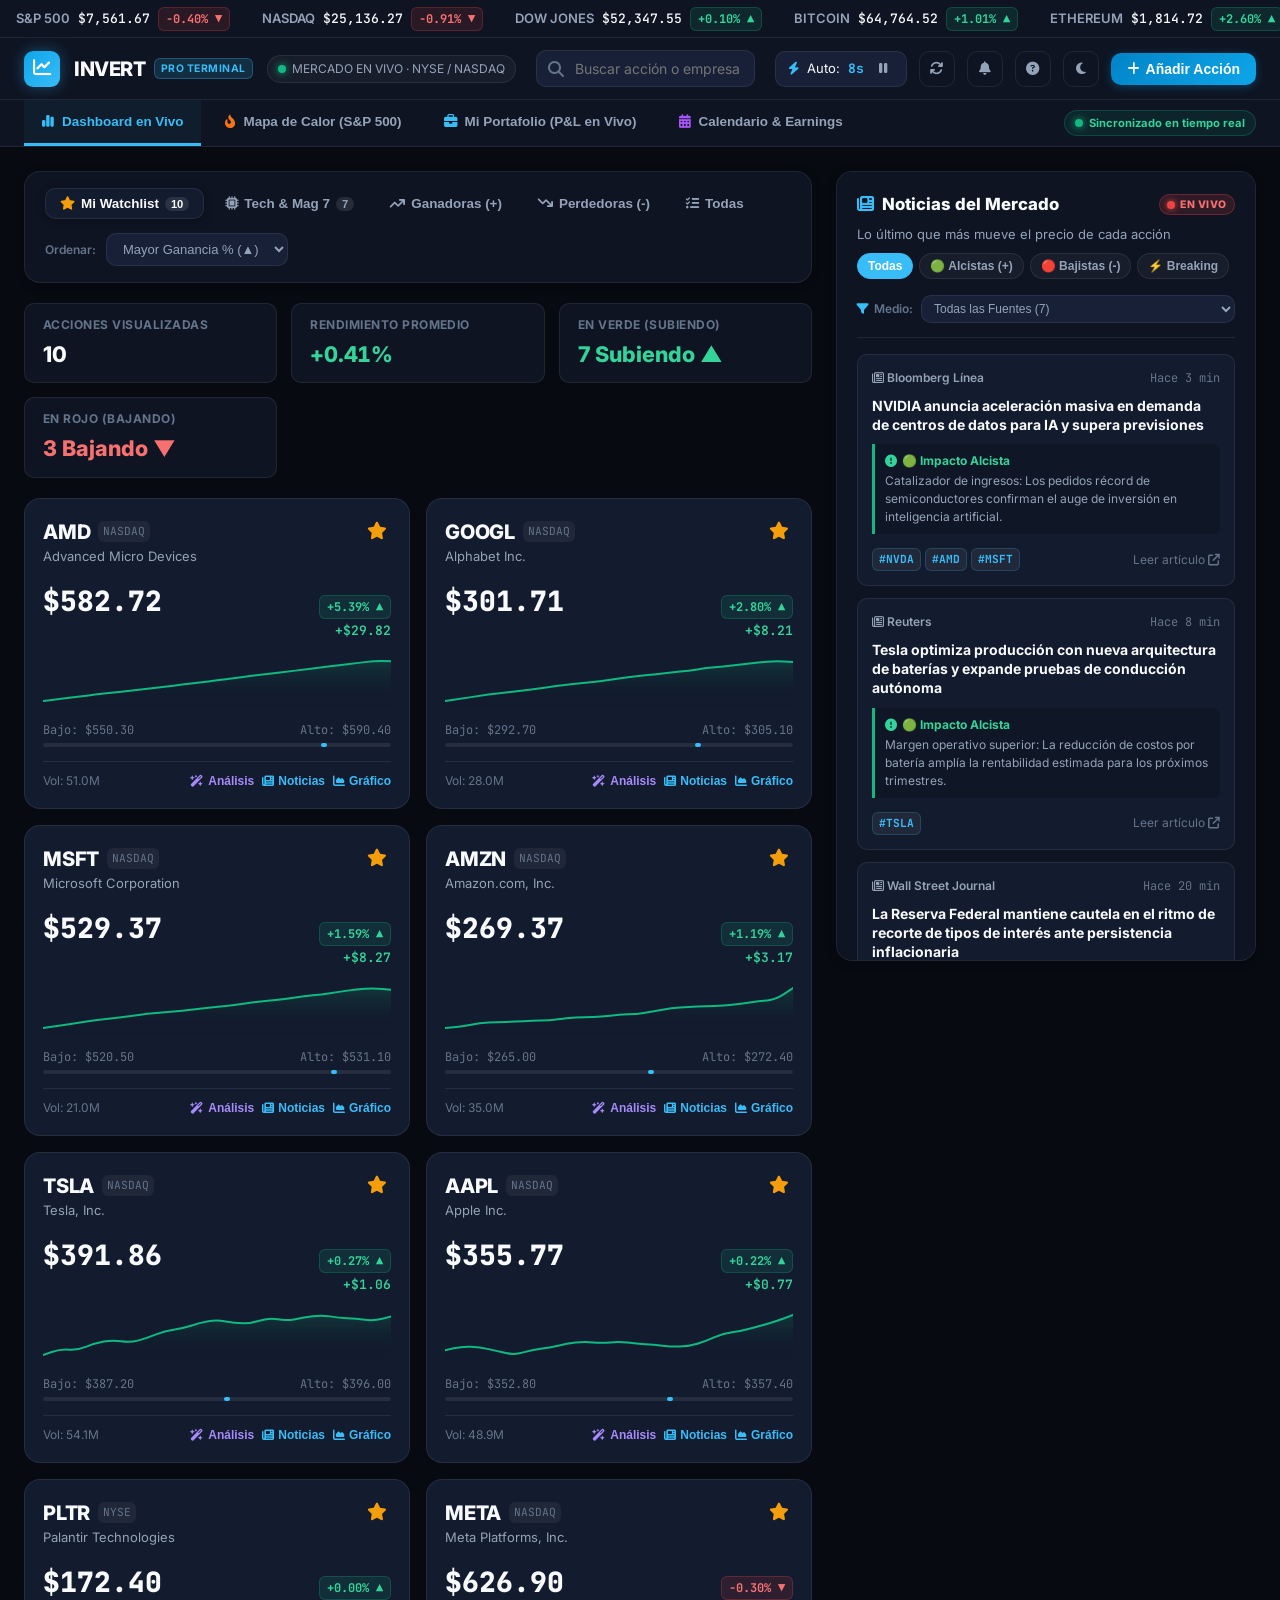
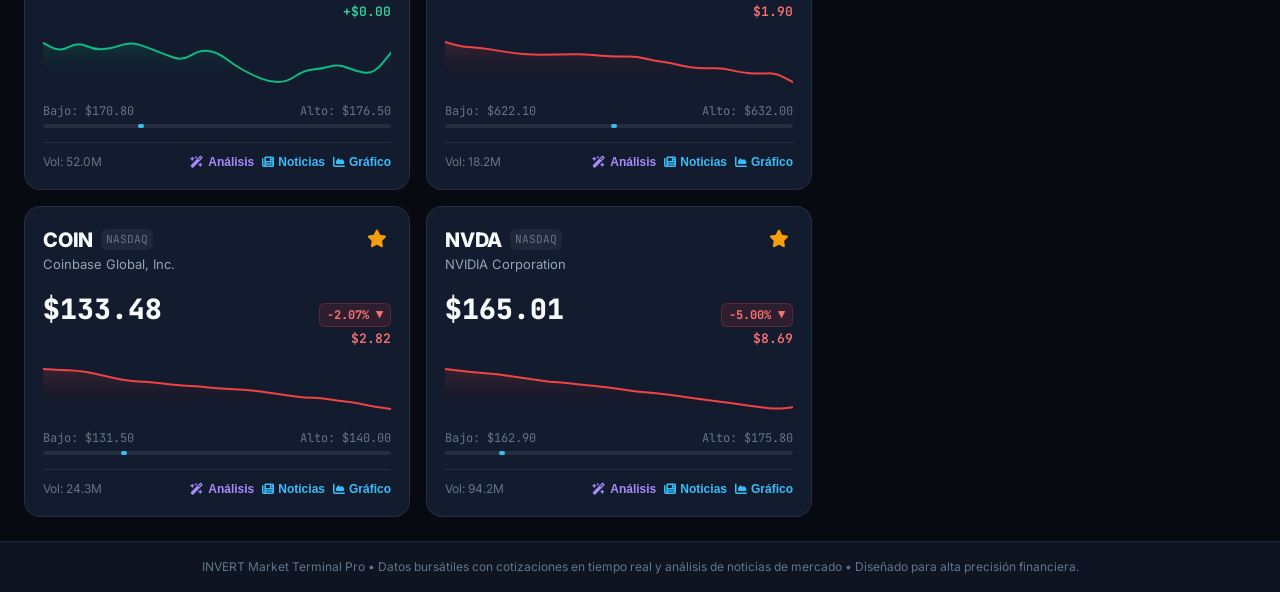
==== commit cee8398d: "fix(real-time): sincronizar cotizaciones en tiempo real del ticker superior y actualizar calendario " ====
--- a/static/index.html
+++ b/static/index.html
@@ -21,35 +21,40 @@
   <div class="top-ticker-bar">
     <div class="ticker-tape-wrapper" id="tickerTapeWrapper">
       <!-- Los índices mundiales se insertan dinámicamente aquí -->
-      <div class="ticker-index-item">
+      <div class="ticker-index-item" onclick="openChartModal('^GSPC')" style="cursor: pointer;">
         <span class="ticker-index-name">S&P 500</span>
-        <span class="ticker-index-price">$5,983.20</span>
-        <span class="badge-pct badge-green">+0.42% ▲</span>
-      </div>
-      <div class="ticker-index-item">
+        <span class="ticker-index-price">$7,561.67</span>
+        <span class="badge-pct badge-red">-0.40% ▼</span>
+      </div>
+      <div class="ticker-index-item" onclick="openChartModal('^IXIC')" style="cursor: pointer;">
         <span class="ticker-index-name">NASDAQ</span>
-        <span class="ticker-index-price">$19,280.10</span>
-        <span class="badge-pct badge-green">+0.85% ▲</span>
-      </div>
-      <div class="ticker-index-item">
+        <span class="ticker-index-price">$25,136.27</span>
+        <span class="badge-pct badge-red">-0.91% ▼</span>
+      </div>
+      <div class="ticker-index-item" onclick="openChartModal('^DJI')" style="cursor: pointer;">
         <span class="ticker-index-name">DOW JONES</span>
-        <span class="ticker-index-price">$43,910.45</span>
-        <span class="badge-pct badge-red">-0.18% ▼</span>
-      </div>
-      <div class="ticker-index-item">
+        <span class="ticker-index-price">$52,347.55</span>
+        <span class="badge-pct badge-green">+0.10% ▲</span>
+      </div>
+      <div class="ticker-index-item" onclick="openChartModal('BTC-USD')" style="cursor: pointer;">
         <span class="ticker-index-name">BITCOIN</span>
-        <span class="ticker-index-price">$88,450.00</span>
-        <span class="badge-pct badge-green">+3.80% ▲</span>
-      </div>
-      <div class="ticker-index-item">
-        <span class="ticker-index-name">ORO (Gold)</span>
-        <span class="ticker-index-price">$2,685.20</span>
-        <span class="badge-pct badge-green">+0.25% ▲</span>
-      </div>
-      <div class="ticker-index-item">
+        <span class="ticker-index-price">$64,764.52</span>
+        <span class="badge-pct badge-green">+1.01% ▲</span>
+      </div>
+      <div class="ticker-index-item" onclick="openChartModal('ETH-USD')" style="cursor: pointer;">
+        <span class="ticker-index-name">ETHEREUM</span>
+        <span class="ticker-index-price">$1,814.72</span>
+        <span class="badge-pct badge-green">+2.60% ▲</span>
+      </div>
+      <div class="ticker-index-item" onclick="openChartModal('GC=F')" style="cursor: pointer;">
+        <span class="ticker-index-name">ORO</span>
+        <span class="ticker-index-price">$3,886.30</span>
+        <span class="badge-pct badge-green">+0.03% ▲</span>
+      </div>
+      <div class="ticker-index-item" onclick="openChartModal('CL=F')" style="cursor: pointer;">
         <span class="ticker-index-name">PETRÓLEO WTI</span>
-        <span class="ticker-index-price">$68.40</span>
-        <span class="badge-pct badge-red">-1.15% ▼</span>
+        <span class="ticker-index-price">$88.56</span>
+        <span class="badge-pct badge-red">-0.20% ▼</span>
       </div>
     </div>
   </div>
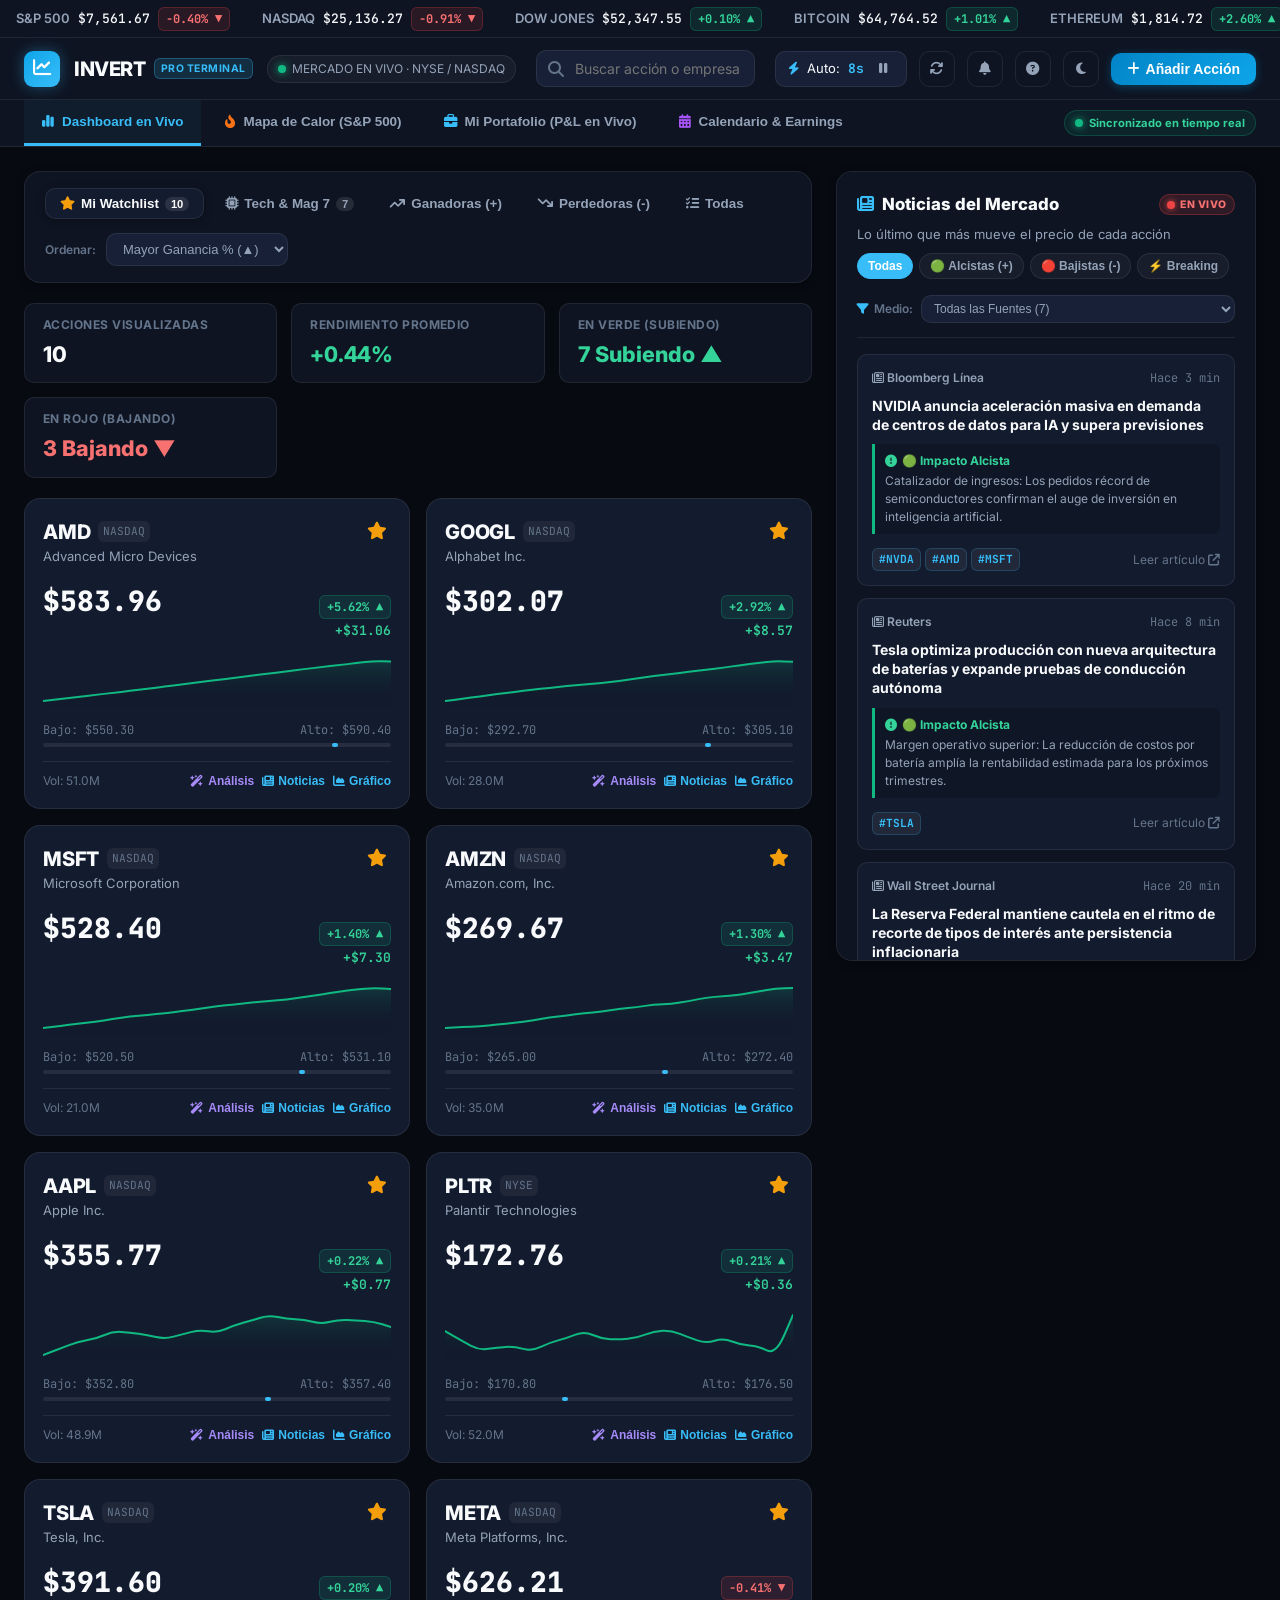
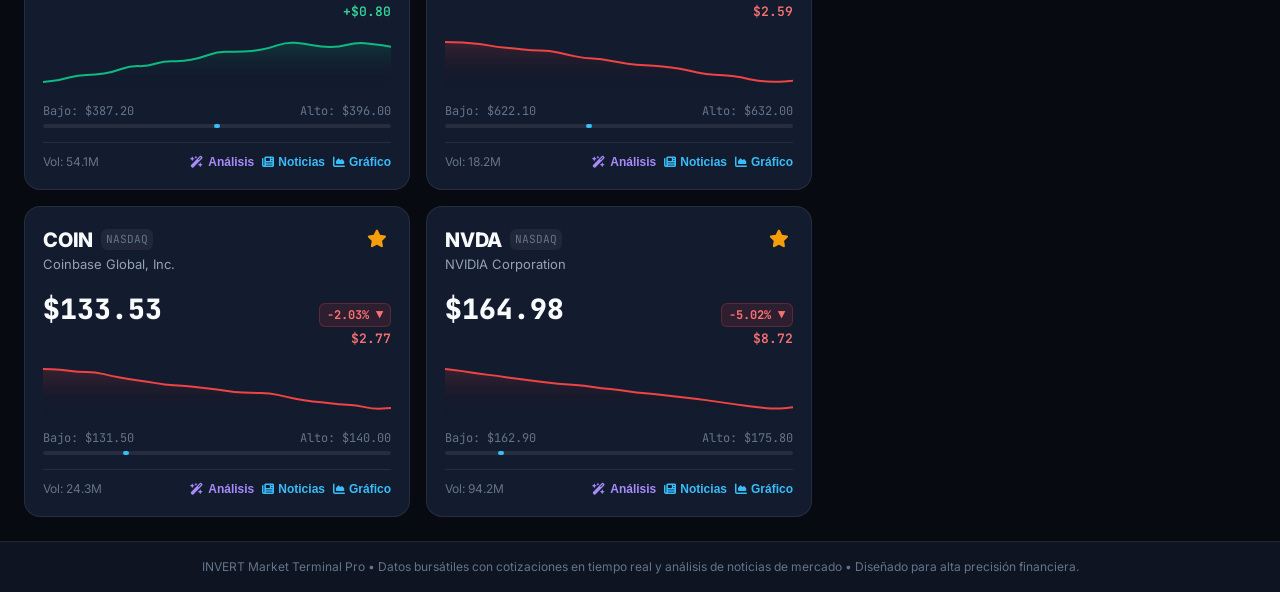
==== commit e1a5b449: "feat(quant): integrate trade idea engine, backtesting, ML calibration, and canvas overlays" ====
--- a/static/index.html
+++ b/static/index.html
@@ -631,116 +631,152 @@
       </div>
 
       <div class="modal-body">
-        <!-- Timeframe Selector -->
-        <div style="display: flex; align-items: center; justify-content: space-between; flex-wrap: wrap; gap: 10px; background: var(--bg-card); padding: 8px 14px; border-radius: var(--radius-md); border: 1px solid var(--border-color);">
-          <span style="font-size: 0.8rem; font-weight: 700; color: var(--text-secondary);">
-            <i class="fa-regular fa-clock" style="color: var(--color-accent);"></i> Horizonte Temporal a Analizar:
-          </span>
-          <div class="timeframe-group">
-            <button class="analysis-tf-btn active" data-analysis-tf="1d">Hoy (1D)</button>
-            <button class="analysis-tf-btn" data-analysis-tf="1w">Semana (1S)</button>
-            <button class="analysis-tf-btn" data-analysis-tf="1m">Mes (1M)</button>
-          </div>
-        </div>
-
-        <!-- Verdict Banner & Speedometer Gauge -->
-        <div class="analysis-verdict-box">
-          <div class="verdict-header">
-            <div>
-              <span class="verdict-mini-title">Veredicto Algorítmico</span>
-              <div class="verdict-main-text" id="analysisVerdictText">COMPRA MODERADA</div>
-            </div>
-            <div class="badge-pct" id="analysisVerdictBadge" style="font-size: 0.85rem; padding: 6px 12px;">
-              🟢 Sesgo Alcista
-            </div>
-          </div>
-
-          <!-- Speedometer-style Gauge -->
-          <div class="gauge-container">
-            <div class="gauge-labels">
-              <span style="color: #ef4444;">Venta Fuerte</span>
-              <span style="color: #f87171;">Venta</span>
-              <span style="color: #f59e0b;">Neutral</span>
-              <span style="color: #34d399;">Compra</span>
-              <span style="color: #10b981;">Compra Fuerte</span>
-            </div>
-            <div class="gauge-track">
-              <div class="gauge-segment seg-strong-sell"></div>
-              <div class="gauge-segment seg-sell"></div>
-              <div class="gauge-segment seg-neutral"></div>
-              <div class="gauge-segment seg-buy"></div>
-              <div class="gauge-segment seg-strong-buy"></div>
-              <div class="gauge-needle" id="analysisGaugeNeedle" style="left: 50%;"></div>
-            </div>
-          </div>
-
-          <!-- Probabilities Bar -->
-          <div class="prob-wrapper">
-            <div class="prob-header">
-              <span style="color: var(--color-green-text); font-weight: 700;" id="analysisProbBullish">50% Probabilidad Alcista ▲</span>
-              <span style="color: var(--color-red-text); font-weight: 700;" id="analysisProbBearish">50% Probabilidad Bajista ▼</span>
-            </div>
-            <div class="prob-bar-track">
-              <div class="prob-bar-fill-bullish" id="analysisProbFillBullish" style="width: 50%;"></div>
-              <div class="prob-bar-fill-bearish" id="analysisProbFillBearish" style="width: 50%;"></div>
-            </div>
-          </div>
-        </div>
-
-        <!-- Projected Price Corridor -->
-        <div class="corridor-box">
-          <div style="font-size: 0.75rem; font-weight: 700; color: var(--text-muted); text-transform: uppercase; letter-spacing: 0.05em; margin-bottom: 8px;">
-            <i class="fa-solid fa-crosshairs" style="color: var(--color-accent);"></i> Corredor de Precios Estimado
-          </div>
-          <div class="corridor-grid">
-            <div class="corridor-card">
-              <span class="corridor-label">🛡️ Soporte Clave</span>
-              <span class="corridor-val" style="color: #f87171;" id="analysisSupportPrice">$0.00</span>
-            </div>
-            <div class="corridor-card" style="border-color: rgba(56, 189, 248, 0.4); background: rgba(56, 189, 248, 0.06);">
-              <span class="corridor-label">📍 Precio Actual</span>
-              <span class="corridor-val" id="analysisCurrentPrice">$0.00</span>
-            </div>
-            <div class="corridor-card" style="border-color: rgba(16, 185, 129, 0.4); background: rgba(16, 185, 129, 0.06);">
-              <span class="corridor-label">🎯 Objetivo Estimado</span>
-              <span class="corridor-val" style="color: var(--color-green-text);" id="analysisTargetPrice">$0.00</span>
-            </div>
-            <div class="corridor-card">
-              <span class="corridor-label">🚧 Resistencia Clave</span>
-              <span class="corridor-val" style="color: var(--color-yellow);" id="analysisResistancePrice">$0.00</span>
-            </div>
-          </div>
-        </div>
-
-        <!-- Plain Spanish Explanation Box -->
-        <div class="analysis-explanation-box">
-          <div style="font-size: 0.85rem; font-weight: 700; margin-bottom: 4px; display: flex; align-items: center; gap: 6px;">
-            <i class="fa-solid fa-lightbulb" style="color: var(--color-yellow);"></i> ¿Cómo entender este pronóstico?
-          </div>
-          <p id="analysisSummaryText" style="font-size: 0.82rem; color: var(--text-secondary); line-height: 1.5;">
-            Cargando análisis cuantitativo...
-          </p>
-        </div>
-
-        <!-- Key Metrics Grid -->
-        <div class="modal-stats-grid">
-          <div class="stat-item">
-            <span class="stat-label">RSI (Fuerza Relativa 14)</span>
-            <span class="stat-value" id="analysisRSI">50.0</span>
-            <span style="font-size: 0.7rem; color: var(--text-muted);" id="analysisRSIStatus">Neutral</span>
-          </div>
-          <div class="stat-item">
-            <span class="stat-label">Estructura Medias Móviles</span>
-            <span class="stat-value" style="font-size: 0.85rem;" id="analysisSMATrend">Calculando...</span>
-          </div>
-          <div class="stat-item">
-            <span class="stat-label">Sentimiento de Noticias</span>
-            <span class="stat-value" style="font-size: 0.85rem;" id="analysisNewsSentiment">Neutral</span>
-          </div>
-          <div class="stat-item">
-            <span class="stat-label">Acción Sugerida</span>
-            <span class="stat-value" style="font-size: 0.95rem; font-weight: 800;" id="analysisSuggestedAction">MANTENER</span>
-          </div>
+        <!-- Pestañas de Navegación del Modal de Análisis -->
+        <div class="analysis-tabs-nav" style="display: flex; gap: 8px; margin-bottom: 14px; background: rgba(0,0,0,0.25); padding: 4px; border-radius: var(--radius-md); border: 1px solid var(--border-color);">
+          <button class="analysis-tab-btn active" id="tabBtnForecast" style="flex: 1; padding: 10px 12px; border-radius: var(--radius-sm); border: none; font-weight: 700; font-size: 0.84rem; cursor: pointer; transition: all 0.2s; background: var(--bg-card); color: var(--text-primary); display: flex; align-items: center; justify-content: center; gap: 6px;">
+            <i class="fa-solid fa-chart-line" style="color: var(--color-accent);"></i> Pronóstico y Métricas
+          </button>
+          <button class="analysis-tab-btn" id="tabBtnTradeIdea" style="flex: 1; padding: 10px 12px; border-radius: var(--radius-sm); border: none; font-weight: 700; font-size: 0.84rem; cursor: pointer; transition: all 0.2s; background: transparent; color: var(--text-muted); display: flex; align-items: center; justify-content: center; gap: 6px;">
+            <i class="fa-solid fa-ticket" style="color: #10b981;"></i> Ficha de Operación
+          </button>
+        </div>
+
+        <!-- Pestaña 1: Pronóstico y Métricas Existente -->
+        <div id="panelForecastTab">
+          <!-- Timeframe Selector -->
+          <div style="display: flex; align-items: center; justify-content: space-between; flex-wrap: wrap; gap: 10px; background: var(--bg-card); padding: 8px 14px; border-radius: var(--radius-md); border: 1px solid var(--border-color); margin-bottom: 14px;">
+            <span style="font-size: 0.8rem; font-weight: 700; color: var(--text-secondary);">
+              <i class="fa-regular fa-clock" style="color: var(--color-accent);"></i> Horizonte Temporal a Analizar:
+            </span>
+            <div class="timeframe-group">
+              <button class="analysis-tf-btn active" data-analysis-tf="1d">Hoy (1D)</button>
+              <button class="analysis-tf-btn" data-analysis-tf="1w">Semana (1S)</button>
+              <button class="analysis-tf-btn" data-analysis-tf="1m">Mes (1M)</button>
+            </div>
+          </div>
+
+          <!-- Verdict Banner & Speedometer Gauge -->
+          <div class="analysis-verdict-box">
+            <div class="verdict-header">
+              <div>
+                <span class="verdict-mini-title">Veredicto Algorítmico</span>
+                <div class="verdict-main-text" id="analysisVerdictText">COMPRA MODERADA</div>
+              </div>
+              <div class="badge-pct" id="analysisVerdictBadge" style="font-size: 0.85rem; padding: 6px 12px;">
+                🟢 Sesgo Alcista
+              </div>
+            </div>
+
+            <!-- Speedometer-style Gauge -->
+            <div class="gauge-container">
+              <div class="gauge-labels">
+                <span style="color: #ef4444;">Venta Fuerte</span>
+                <span style="color: #f87171;">Venta</span>
+                <span style="color: #f59e0b;">Neutral</span>
+                <span style="color: #34d399;">Compra</span>
+                <span style="color: #10b981;">Compra Fuerte</span>
+              </div>
+              <div class="gauge-track">
+                <div class="gauge-segment seg-strong-sell"></div>
+                <div class="gauge-segment seg-sell"></div>
+                <div class="gauge-segment seg-neutral"></div>
+                <div class="gauge-segment seg-buy"></div>
+                <div class="gauge-segment seg-strong-buy"></div>
+                <div class="gauge-needle" id="analysisGaugeNeedle" style="left: 50%;"></div>
+              </div>
+            </div>
+
+            <!-- Probabilities Bar -->
+            <div class="prob-wrapper">
+              <div class="prob-header">
+                <span style="color: var(--color-green-text); font-weight: 700;" id="analysisProbBullish">50% Probabilidad Alcista ▲</span>
+                <span style="color: var(--color-red-text); font-weight: 700;" id="analysisProbBearish">50% Probabilidad Bajista ▼</span>
+              </div>
+              <div class="prob-bar-track">
+                <div class="prob-bar-fill-bullish" id="analysisProbFillBullish" style="width: 50%;"></div>
+                <div class="prob-bar-fill-bearish" id="analysisProbFillBearish" style="width: 50%;"></div>
+              </div>
+            </div>
+          </div>
+
+          <!-- Projected Price Corridor -->
+          <div class="corridor-box">
+            <div style="font-size: 0.75rem; font-weight: 700; color: var(--text-muted); text-transform: uppercase; letter-spacing: 0.05em; margin-bottom: 8px;">
+              <i class="fa-solid fa-crosshairs" style="color: var(--color-accent);"></i> Corredor de Precios Estimado
+            </div>
+            <div class="corridor-grid">
+              <div class="corridor-card">
+                <span class="corridor-label">🛡️ Soporte Clave</span>
+                <span class="corridor-val" style="color: #f87171;" id="analysisSupportPrice">$0.00</span>
+              </div>
+              <div class="corridor-card" style="border-color: rgba(56, 189, 248, 0.4); background: rgba(56, 189, 248, 0.06);">
+                <span class="corridor-label">📍 Precio Actual</span>
+                <span class="corridor-val" id="analysisCurrentPrice">$0.00</span>
+              </div>
+              <div class="corridor-card" style="border-color: rgba(16, 185, 129, 0.4); background: rgba(16, 185, 129, 0.06);">
+                <span class="corridor-label">🎯 Objetivo Estimado</span>
+                <span class="corridor-val" style="color: var(--color-green-text);" id="analysisTargetPrice">$0.00</span>
+              </div>
+              <div class="corridor-card">
+                <span class="corridor-label">🚧 Resistencia Clave</span>
+                <span class="corridor-val" style="color: var(--color-yellow);" id="analysisResistancePrice">$0.00</span>
+              </div>
+            </div>
+          </div>
+
+          <!-- Plain Spanish Explanation Box -->
+          <div class="analysis-explanation-box">
+            <div style="font-size: 0.85rem; font-weight: 700; margin-bottom: 4px; display: flex; align-items: center; gap: 6px;">
+              <i class="fa-solid fa-lightbulb" style="color: var(--color-yellow);"></i> ¿Cómo entender este pronóstico?
+            </div>
+            <p id="analysisSummaryText" style="font-size: 0.82rem; color: var(--text-secondary); line-height: 1.5;">
+              Cargando análisis cuantitativo...
+            </p>
+          </div>
+
+          <!-- Key Metrics Grid -->
+          <div class="modal-stats-grid">
+            <div class="stat-item">
+              <span class="stat-label">RSI (Fuerza Relativa 14)</span>
+              <span class="stat-value" id="analysisRSI">50.0</span>
+              <span style="font-size: 0.7rem; color: var(--text-muted);" id="analysisRSIStatus">Neutral</span>
+            </div>
+            <div class="stat-item">
+              <span class="stat-label">Estructura Medias Móviles</span>
+              <span class="stat-value" style="font-size: 0.85rem;" id="analysisSMATrend">Calculando...</span>
+            </div>
+            <div class="stat-item">
+              <span class="stat-label">Sentimiento de Noticias</span>
+              <span class="stat-value" style="font-size: 0.85rem;" id="analysisNewsSentiment">Neutral</span>
+            </div>
+            <div class="stat-item">
+              <span class="stat-label">Acción Sugerida</span>
+              <span class="stat-value" style="font-size: 0.95rem; font-weight: 800;" id="analysisSuggestedAction">MANTENER</span>
+            </div>
+          </div>
+        </div>
+
+        <!-- Pestaña 2: Ficha de Operación Cuantitativa -->
+        <div id="panelTradeIdeaTab" style="display: none;">
+          <!-- Parámetros de Riesgo y Capital -->
+          <div style="display: flex; align-items: center; justify-content: space-between; flex-wrap: wrap; gap: 10px; background: var(--bg-card); padding: 10px 14px; border-radius: var(--radius-md); border: 1px solid var(--border-color); margin-bottom: 14px;">
+            <div style="display: flex; align-items: center; gap: 8px;">
+              <span style="font-size: 0.78rem; font-weight: 700; color: var(--text-muted);">Capital:</span>
+              <input type="number" id="tradeIdeaCapitalInput" value="10000" min="100" step="500" style="background: rgba(0,0,0,0.3); border: 1px solid var(--border-color); color: var(--text-primary); border-radius: var(--radius-sm); padding: 6px 10px; font-size: 16px; font-family: var(--font-mono); width: 110px;">
+            </div>
+
+            <div style="display: flex; align-items: center; gap: 8px;">
+              <span style="font-size: 0.78rem; font-weight: 700; color: var(--text-muted);">Riesgo:</span>
+              <select id="tradeIdeaRiskSelect" style="background: rgba(0,0,0,0.3); border: 1px solid var(--border-color); color: var(--text-primary); border-radius: var(--radius-sm); padding: 6px 10px; font-size: 16px; font-family: var(--font-mono);">
+                <option value="0.005">0.5%</option>
+                <option value="0.01" selected>1.0%</option>
+                <option value="0.02">2.0%</option>
+              </select>
+            </div>
+          </div>
+
+          <!-- Contenedor dinámico de la Ficha -->
+          <div id="tradeIdeaContent"></div>
         </div>
 
       </div>
@@ -858,6 +894,7 @@
 
   <!-- Scripts -->
   <script src="js/chart.js"></script>
+  <script src="js/trade-idea.js"></script>
   <script src="js/app.js"></script>
 </body>
 </html>
--- a/static/css/style.css
+++ b/static/css/style.css
@@ -2612,4 +2612,25 @@
   background: #e2e8f0;
 }
 
-
+/* Trade Idea Component Enhancements */
+.analysis-tab-btn:hover {
+  background: rgba(255, 255, 255, 0.05);
+  color: var(--text-primary) !important;
+}
+
+#tradeIdeaCapitalInput:focus,
+#tradeIdeaRiskSelect:focus {
+  outline: none;
+  border-color: var(--color-accent);
+  box-shadow: 0 0 0 2px rgba(56, 189, 248, 0.2);
+}
+
+@media (max-width: 768px) {
+  #tradeIdeaCapitalInput,
+  #tradeIdeaRiskSelect {
+    font-size: 16px !important;
+  }
+}
+
+
+
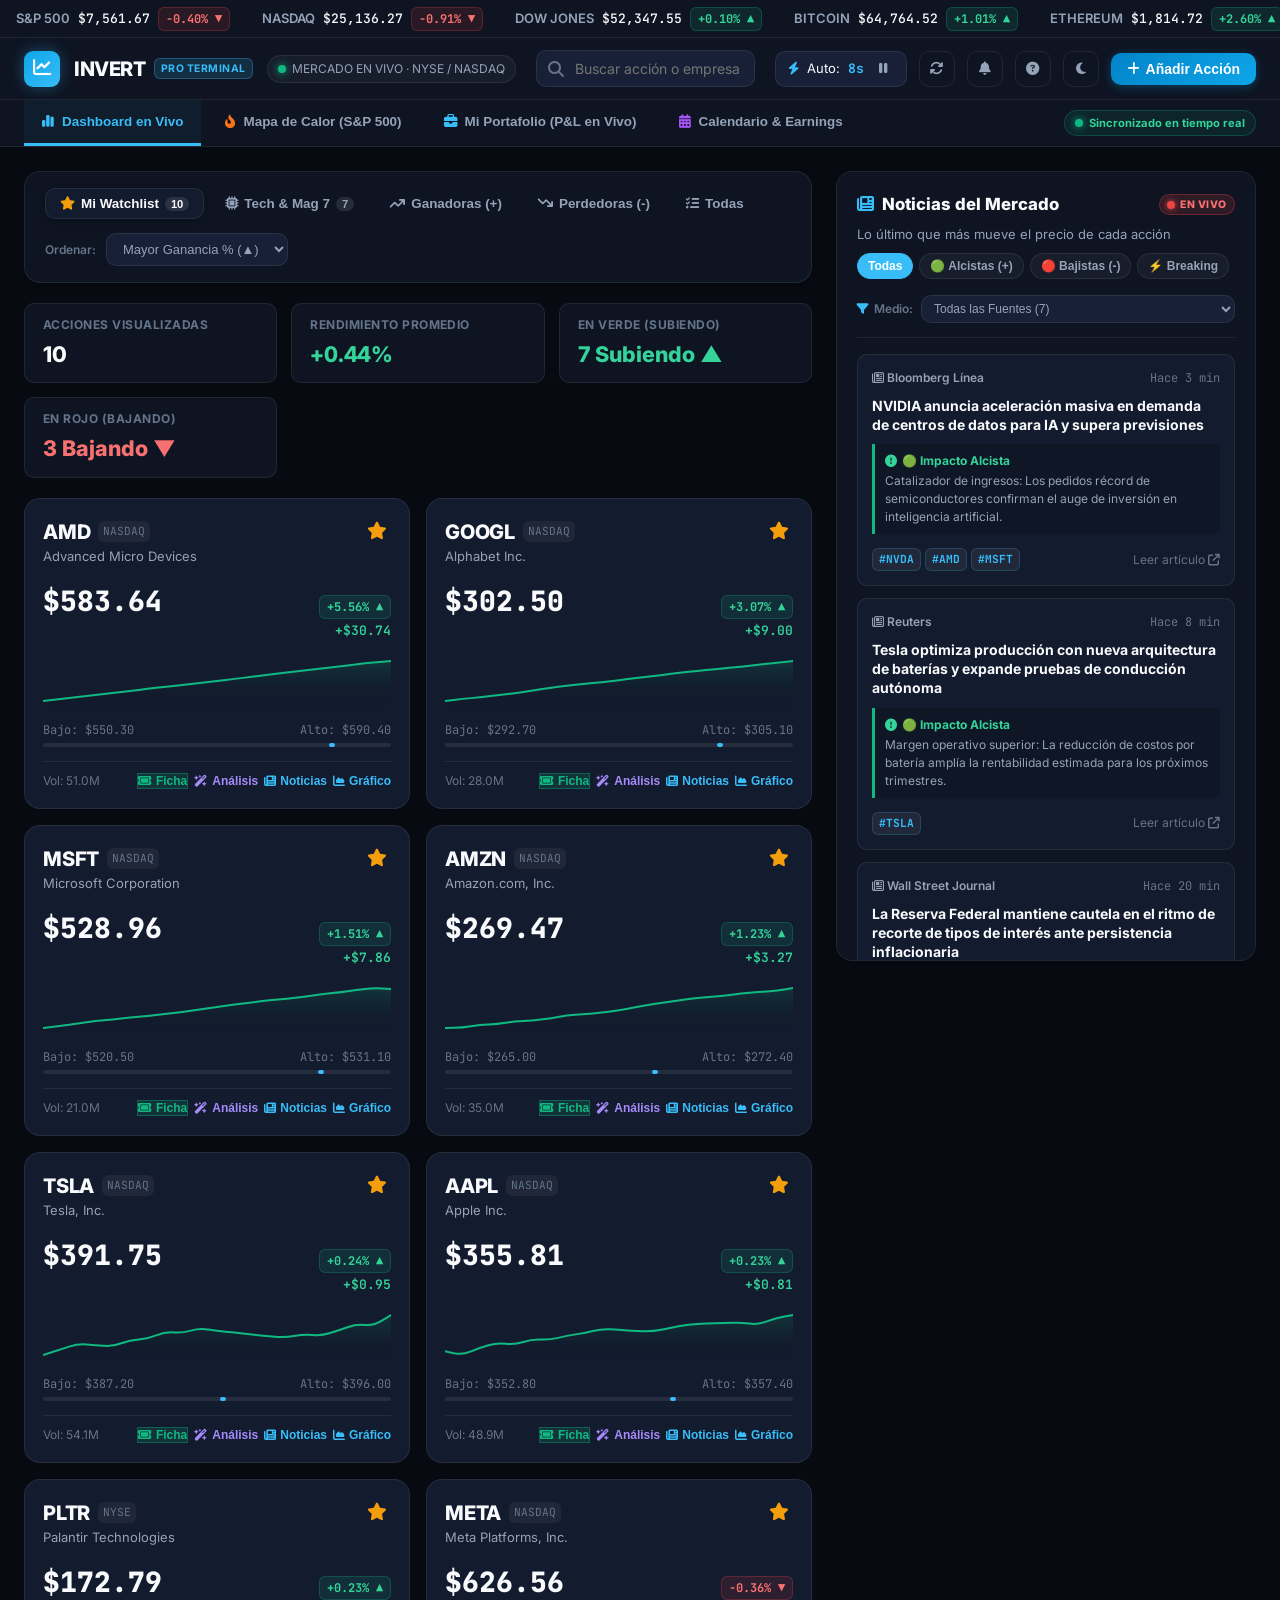
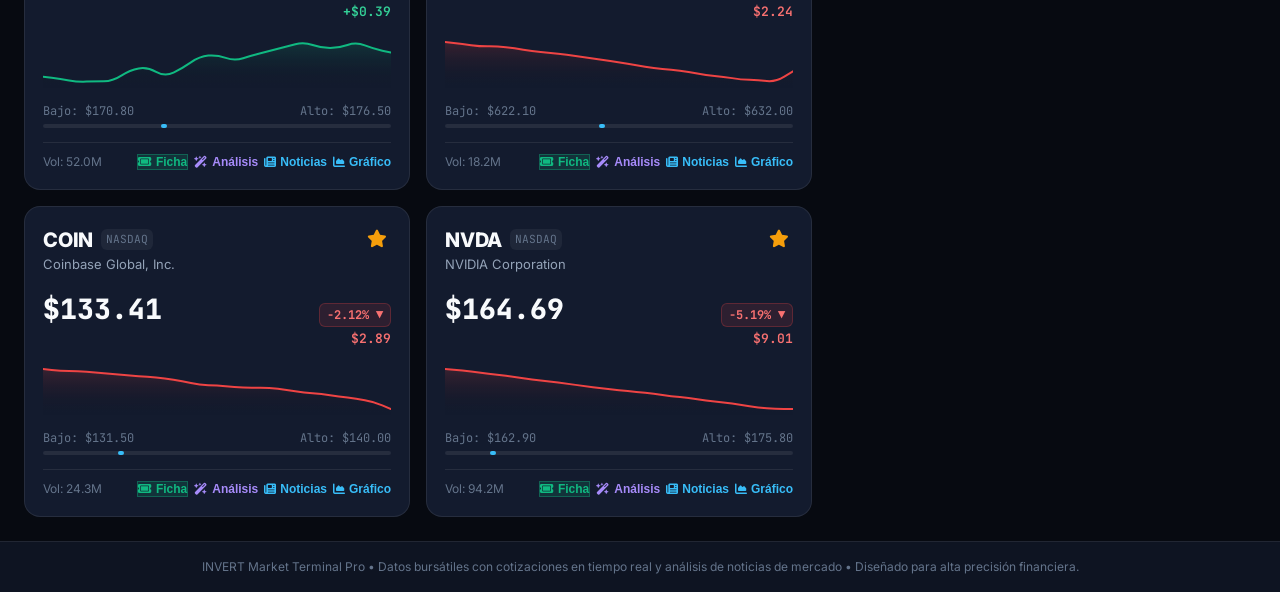
==== commit 9ba2d1b3: "fix(ui): add direct Ficha buttons, inline click handlers, and cache-busting headers" ====
--- a/static/index.html
+++ b/static/index.html
@@ -13,7 +13,7 @@
   <!-- FontAwesome Icons -->
   <link rel="stylesheet" href="https://cdnjs.cloudflare.com/ajax/libs/font-awesome/6.4.0/css/all.min.css">
   
-  <link rel="stylesheet" href="css/style.css">
+  <link rel="stylesheet" href="css/style.css?v=2.2">
 </head>
 <body>
 
@@ -488,10 +488,13 @@
           </div>
         </div>
 
-        <!-- Quick Action: Launch Real-Time Analysis -->
-        <div style="display: flex; justify-content: flex-end; padding-top: 4px;">
+        <!-- Quick Action: Launch Real-Time Analysis & Trade Idea -->
+        <div style="display: flex; justify-content: flex-end; gap: 8px; flex-wrap: wrap; padding-top: 4px;">
+          <button id="modalLaunchTradeIdeaBtn" class="btn-primary" onclick="window.openTradeIdeaModal(State.activeModalSymbol)" style="background: linear-gradient(135deg, #10b981, #059669); box-shadow: 0 2px 10px rgba(16, 185, 129, 0.35);">
+            <i class="fa-solid fa-ticket"></i> Ver Ficha de Operación
+          </button>
           <button id="modalLaunchAnalysisBtn" class="btn-primary" style="background: linear-gradient(135deg, #8b5cf6, #3b82f6); box-shadow: 0 2px 10px rgba(139, 92, 246, 0.35);">
-            <i class="fa-solid fa-wand-magic-sparkles"></i> Ver Análisis Predictivo Cuantitativo
+            <i class="fa-solid fa-wand-magic-sparkles"></i> Ver Pronóstico Predictivo
           </button>
         </div>
 
@@ -633,11 +636,11 @@
       <div class="modal-body">
         <!-- Pestañas de Navegación del Modal de Análisis -->
         <div class="analysis-tabs-nav" style="display: flex; gap: 8px; margin-bottom: 14px; background: rgba(0,0,0,0.25); padding: 4px; border-radius: var(--radius-md); border: 1px solid var(--border-color);">
-          <button class="analysis-tab-btn active" id="tabBtnForecast" style="flex: 1; padding: 10px 12px; border-radius: var(--radius-sm); border: none; font-weight: 700; font-size: 0.84rem; cursor: pointer; transition: all 0.2s; background: var(--bg-card); color: var(--text-primary); display: flex; align-items: center; justify-content: center; gap: 6px;">
-            <i class="fa-solid fa-chart-line" style="color: var(--color-accent);"></i> Pronóstico y Métricas
+          <button class="analysis-tab-btn active" id="tabBtnForecast" onclick="window.switchAnalysisTab('forecast')" type="button" style="flex: 1; padding: 10px 12px; border-radius: var(--radius-sm); border: none; font-weight: 700; font-size: 0.84rem; cursor: pointer; transition: all 0.2s; background: var(--bg-card); color: var(--text-primary); display: flex; align-items: center; justify-content: center; gap: 6px;">
+            <i class="fa-solid fa-chart-line" style="color: var(--color-accent); pointer-events: none;"></i> Pronóstico y Métricas
           </button>
-          <button class="analysis-tab-btn" id="tabBtnTradeIdea" style="flex: 1; padding: 10px 12px; border-radius: var(--radius-sm); border: none; font-weight: 700; font-size: 0.84rem; cursor: pointer; transition: all 0.2s; background: transparent; color: var(--text-muted); display: flex; align-items: center; justify-content: center; gap: 6px;">
-            <i class="fa-solid fa-ticket" style="color: #10b981;"></i> Ficha de Operación
+          <button class="analysis-tab-btn" id="tabBtnTradeIdea" onclick="window.switchAnalysisTab('tradeIdea')" type="button" style="flex: 1; padding: 10px 12px; border-radius: var(--radius-sm); border: none; font-weight: 700; font-size: 0.84rem; cursor: pointer; transition: all 0.2s; background: transparent; color: var(--text-muted); display: flex; align-items: center; justify-content: center; gap: 6px;">
+            <i class="fa-solid fa-ticket" style="color: #10b981; pointer-events: none;"></i> Ficha de Operación
           </button>
         </div>
 
@@ -892,9 +895,9 @@
     INVERT Market Terminal Pro &bull; Datos bursátiles con cotizaciones en tiempo real y análisis de noticias de mercado &bull; Diseñado para alta precisión financiera.
   </footer>
 
-  <!-- Scripts -->
-  <script src="js/chart.js"></script>
-  <script src="js/trade-idea.js"></script>
-  <script src="js/app.js"></script>
+  <!-- Scripts con Cache Buster v2.2 -->
+  <script src="js/chart.js?v=2.2"></script>
+  <script src="js/trade-idea.js?v=2.2"></script>
+  <script src="js/app.js?v=2.2"></script>
 </body>
 </html>
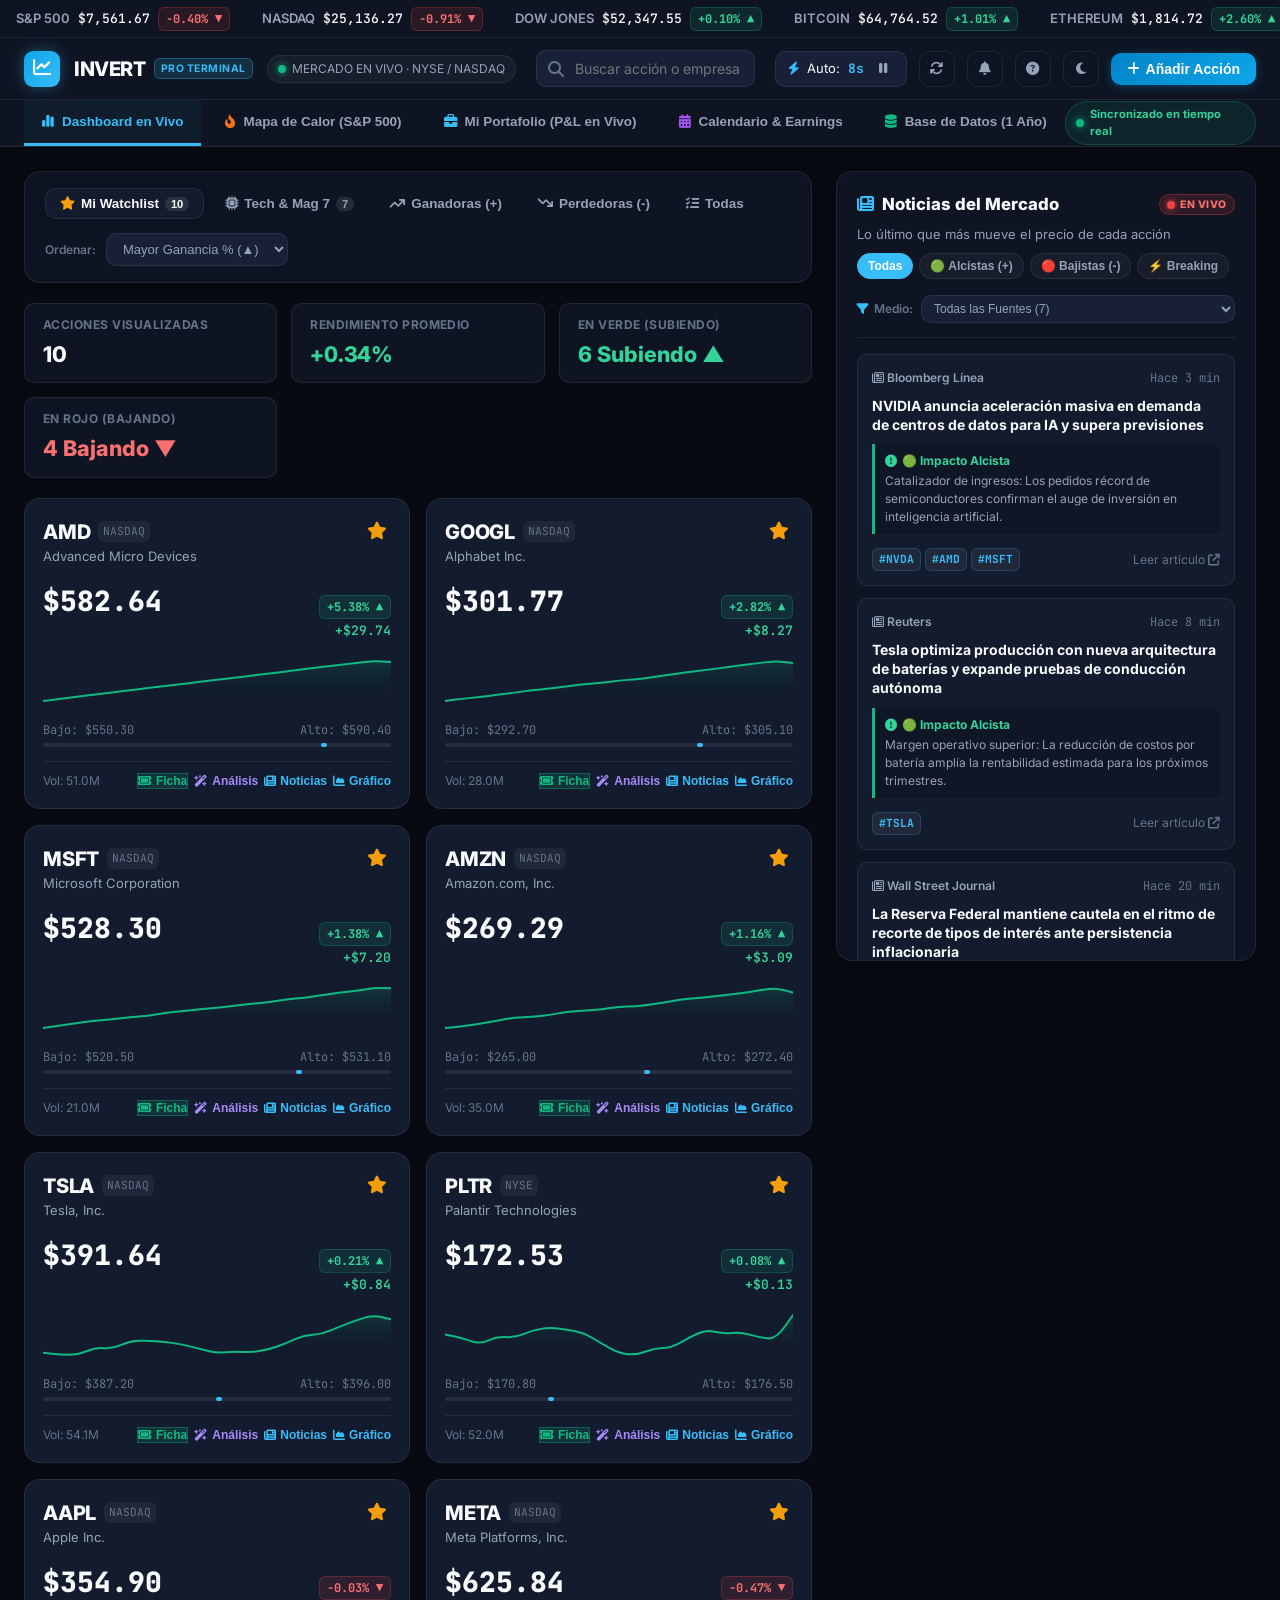
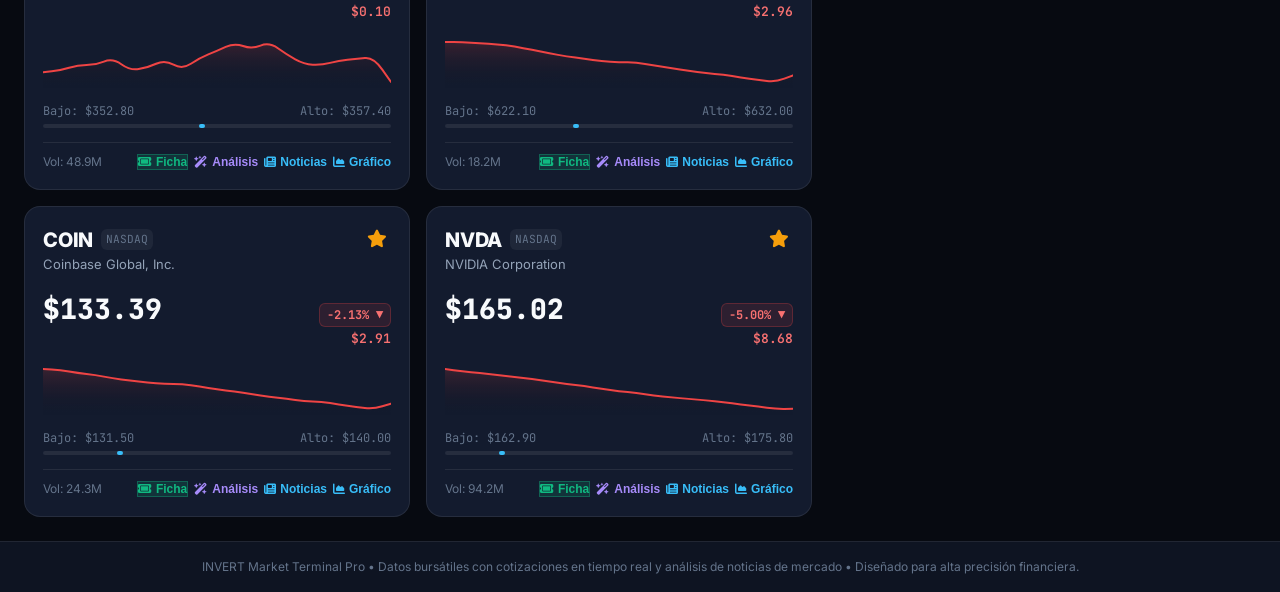
==== commit 5c13c234: "feat(quant): fix canvas distortion, generate actionable trade setups, and add 1-year trades database" ====
--- a/static/index.html
+++ b/static/index.html
@@ -157,6 +157,11 @@
           <i class="fa-solid fa-calendar-days" style="color: #a855f7;"></i>
           <span class="nav-label-long">Calendario & Earnings</span>
           <span class="nav-label-short">Calendario</span>
+        </button>
+        <button class="nav-tab-btn" data-view="tradesdb" id="navViewTradesDb">
+          <i class="fa-solid fa-database" style="color: #10b981;"></i>
+          <span class="nav-label-long">Base de Datos (1 Año)</span>
+          <span class="nav-label-short">Trades 1A</span>
         </button>
       </div>
 
@@ -433,6 +438,94 @@
       </div>
     </div>
 
+    <!-- ================= VIEW 5: TRADES DATABASE (1 AÑO) & MODEL TRAINING ================= -->
+    <div class="view-container" id="viewTradesDb">
+      <!-- Header KPI Cards -->
+      <div class="portfolio-header-box">
+        <div class="portfolio-kpi-card">
+          <span class="kpi-title"><i class="fa-solid fa-database" style="color: #10b981;"></i> Total Operaciones (1 Año)</span>
+          <span class="kpi-val" id="tradesDbTotalCount">363</span>
+          <span class="kpi-sub" id="tradesDbPeriodSub" style="color: var(--text-muted);">Backtest 365 días sin Lookahead</span>
+        </div>
+        <div class="portfolio-kpi-card">
+          <span class="kpi-title"><i class="fa-solid fa-bullseye" style="color: var(--color-accent);"></i> Tasa de Acierto (Win Rate)</span>
+          <span class="kpi-val" id="tradesDbWinRate" style="color: var(--color-green-text);">44.1%</span>
+          <span class="kpi-sub" id="tradesDbWinsLosses" style="color: var(--text-muted);">160 Ganadoras / 203 Perdedoras</span>
+        </div>
+        <div class="portfolio-kpi-card">
+          <span class="kpi-title"><i class="fa-solid fa-scale-balanced" style="color: #f59e0b;"></i> Profit Factor & Esperanza</span>
+          <span class="kpi-val" id="tradesDbProfitFactor">0.89 PF</span>
+          <span class="kpi-sub" id="tradesDbExpectancy" style="color: var(--color-green-text);">+3.07 R Expectativa</span>
+        </div>
+        <div class="portfolio-kpi-card">
+          <span class="kpi-title"><i class="fa-solid fa-brain" style="color: #a855f7;"></i> Modelo de Machine Learning</span>
+          <span class="kpi-val" id="tradesDbModelStatus" style="font-size: 1.1rem; color: #10b981;">Calibrado</span>
+          <span class="kpi-sub" id="tradesDbModelSub" style="color: var(--text-muted);">Gradient Boosting + Isotonic</span>
+        </div>
+      </div>
+
+      <!-- Action & Filter Bar -->
+      <div class="portfolio-actions-bar" style="flex-wrap: wrap; gap: 12px;">
+        <div style="display:flex; align-items:center; gap:12px; flex-wrap: wrap;">
+          <div>
+            <label for="tradesDbSymbolFilter" style="font-size: 0.72rem; color: var(--text-muted); font-weight: 700; text-transform: uppercase; margin-right: 6px;">Activo:</label>
+            <select id="tradesDbSymbolFilter" class="select-sort" style="min-width: 130px;">
+              <option value="">Todos los Activos</option>
+              <option value="NVDA">NVDA</option>
+              <option value="AAPL">AAPL</option>
+              <option value="TSLA">TSLA</option>
+              <option value="MSFT">MSFT</option>
+              <option value="AMZN">AMZN</option>
+              <option value="GOOGL">GOOGL</option>
+              <option value="META">META</option>
+              <option value="AMD">AMD</option>
+              <option value="PLTR">PLTR</option>
+              <option value="SPY">SPY</option>
+            </select>
+          </div>
+
+          <div>
+            <label for="tradesDbOutcomeFilter" style="font-size: 0.72rem; color: var(--text-muted); font-weight: 700; text-transform: uppercase; margin-right: 6px;">Resultado:</label>
+            <select id="tradesDbOutcomeFilter" class="select-sort" style="min-width: 140px;">
+              <option value="">Todos (WIN y LOSS)</option>
+              <option value="WIN">Solo Ganadoras (WIN)</option>
+              <option value="LOSS">Solo Perdedoras (LOSS)</option>
+            </select>
+          </div>
+        </div>
+
+        <div style="display:flex; gap:10px; align-items:center; margin-left:auto;">
+          <button class="btn-primary" id="btnRetrainModel" style="background: linear-gradient(135deg, #8b5cf6, #6366f1); box-shadow: 0 2px 10px rgba(139, 92, 246, 0.3); font-weight: 700; font-size: 0.85rem; padding: 8px 16px;">
+            <i class="fa-solid fa-rotate"></i> Reentrenar Modelo con 1 Año
+          </button>
+        </div>
+      </div>
+
+      <!-- Trades History Table -->
+      <div class="portfolio-table-box" style="overflow-x: auto;">
+        <table class="portfolio-table">
+          <thead>
+            <tr>
+              <th>ID / Entrada</th>
+              <th>Activo</th>
+              <th>Dirección</th>
+              <th>Precio Entrada</th>
+              <th>Stop Loss</th>
+              <th>Take Profit</th>
+              <th>Precio Salida</th>
+              <th>Resultado</th>
+              <th>Retorno (R)</th>
+              <th>P&L Neto ($)</th>
+              <th>Motivo Cierre</th>
+            </tr>
+          </thead>
+          <tbody id="tradesDbTableBody">
+            <!-- Dynamic rows populated via loadTradesDatabaseView() -->
+          </tbody>
+        </table>
+      </div>
+    </div>
+
   </main>
 
   <!-- ================= MODAL: DETAILED CHART & ANALYTICS ================= -->
